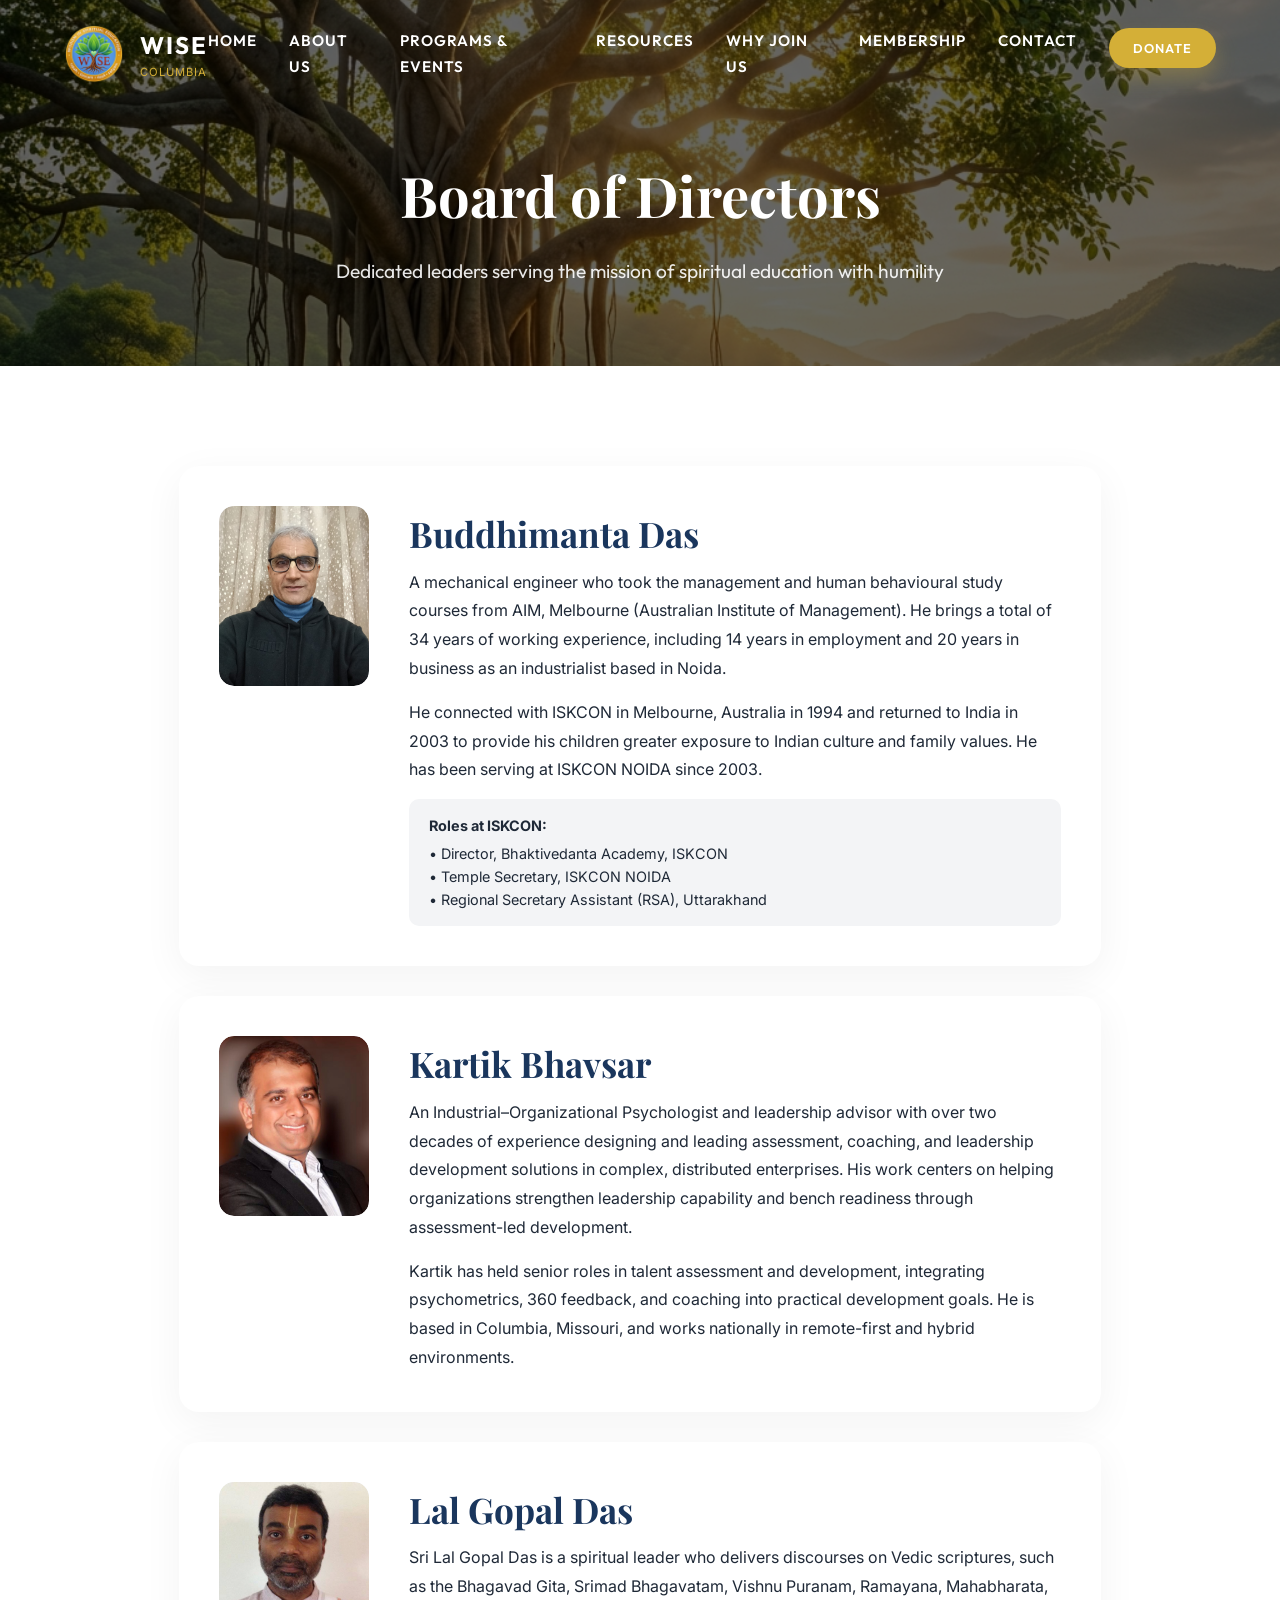
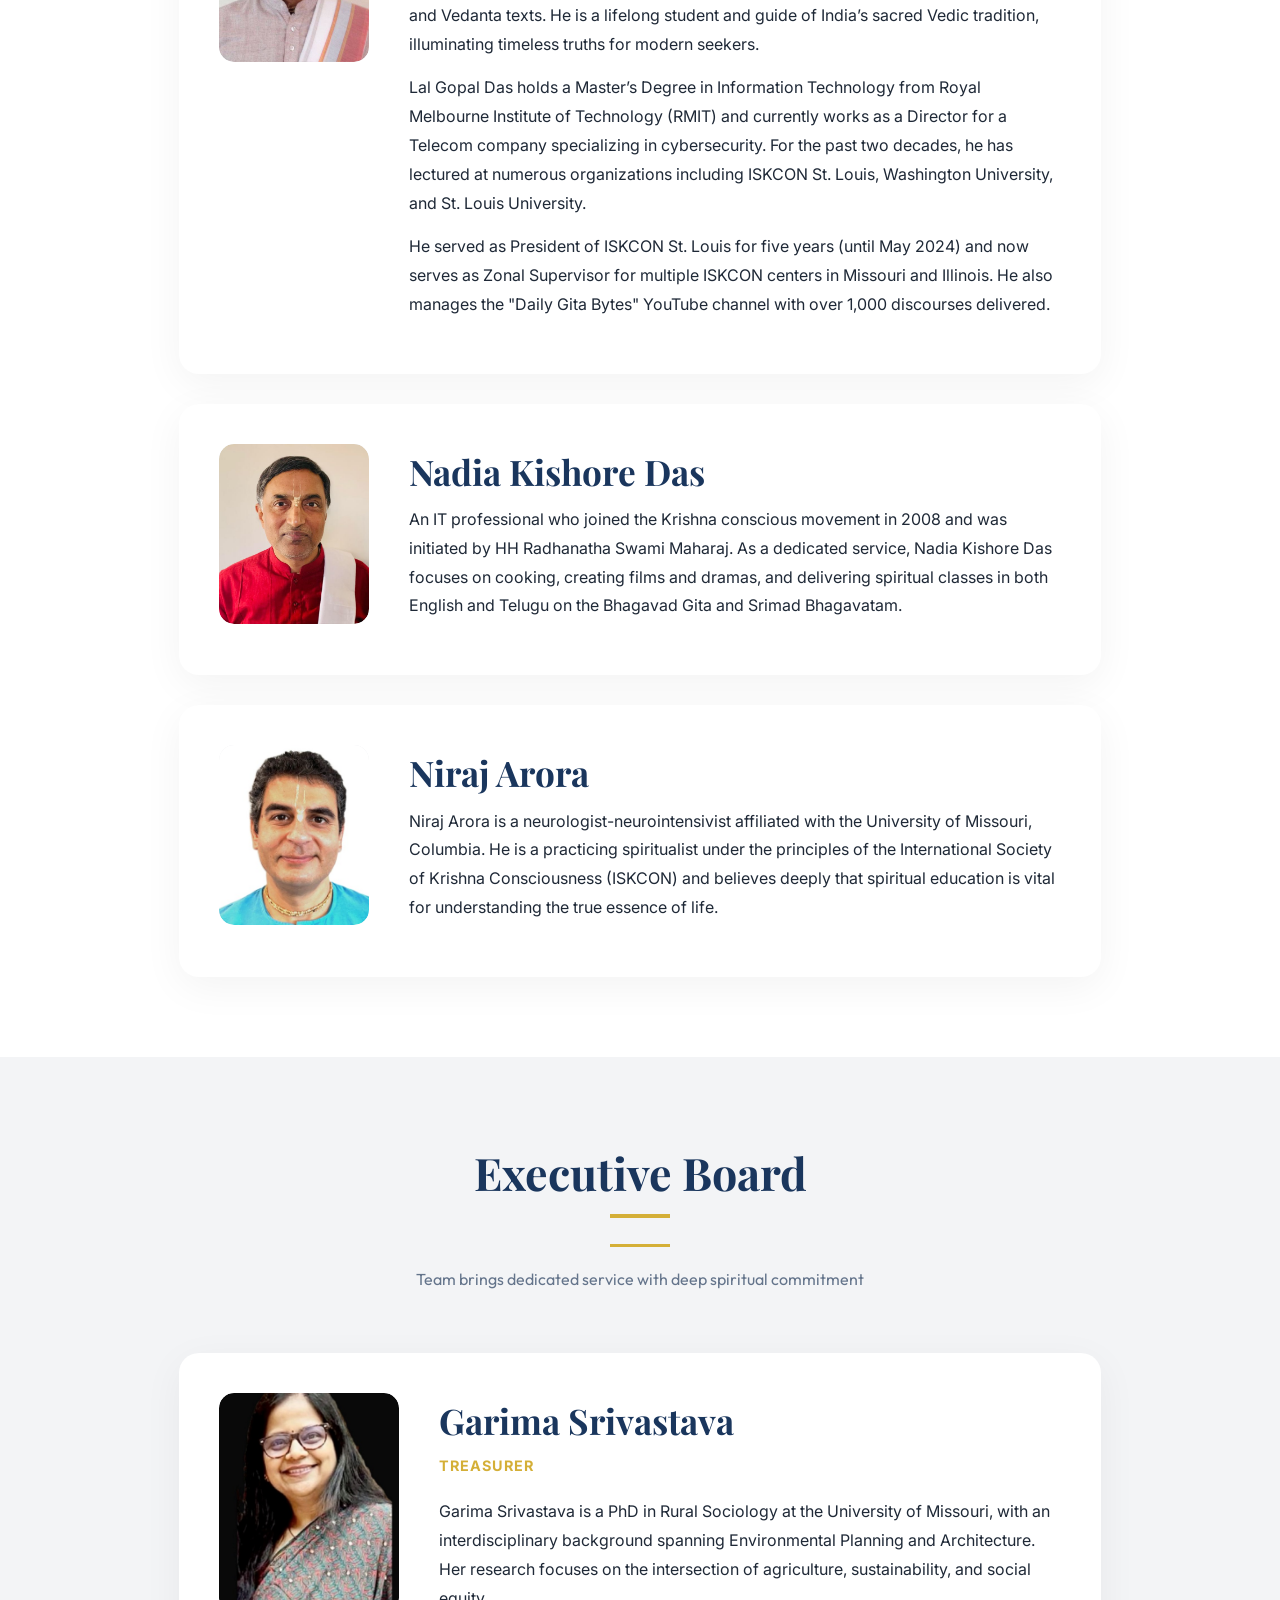
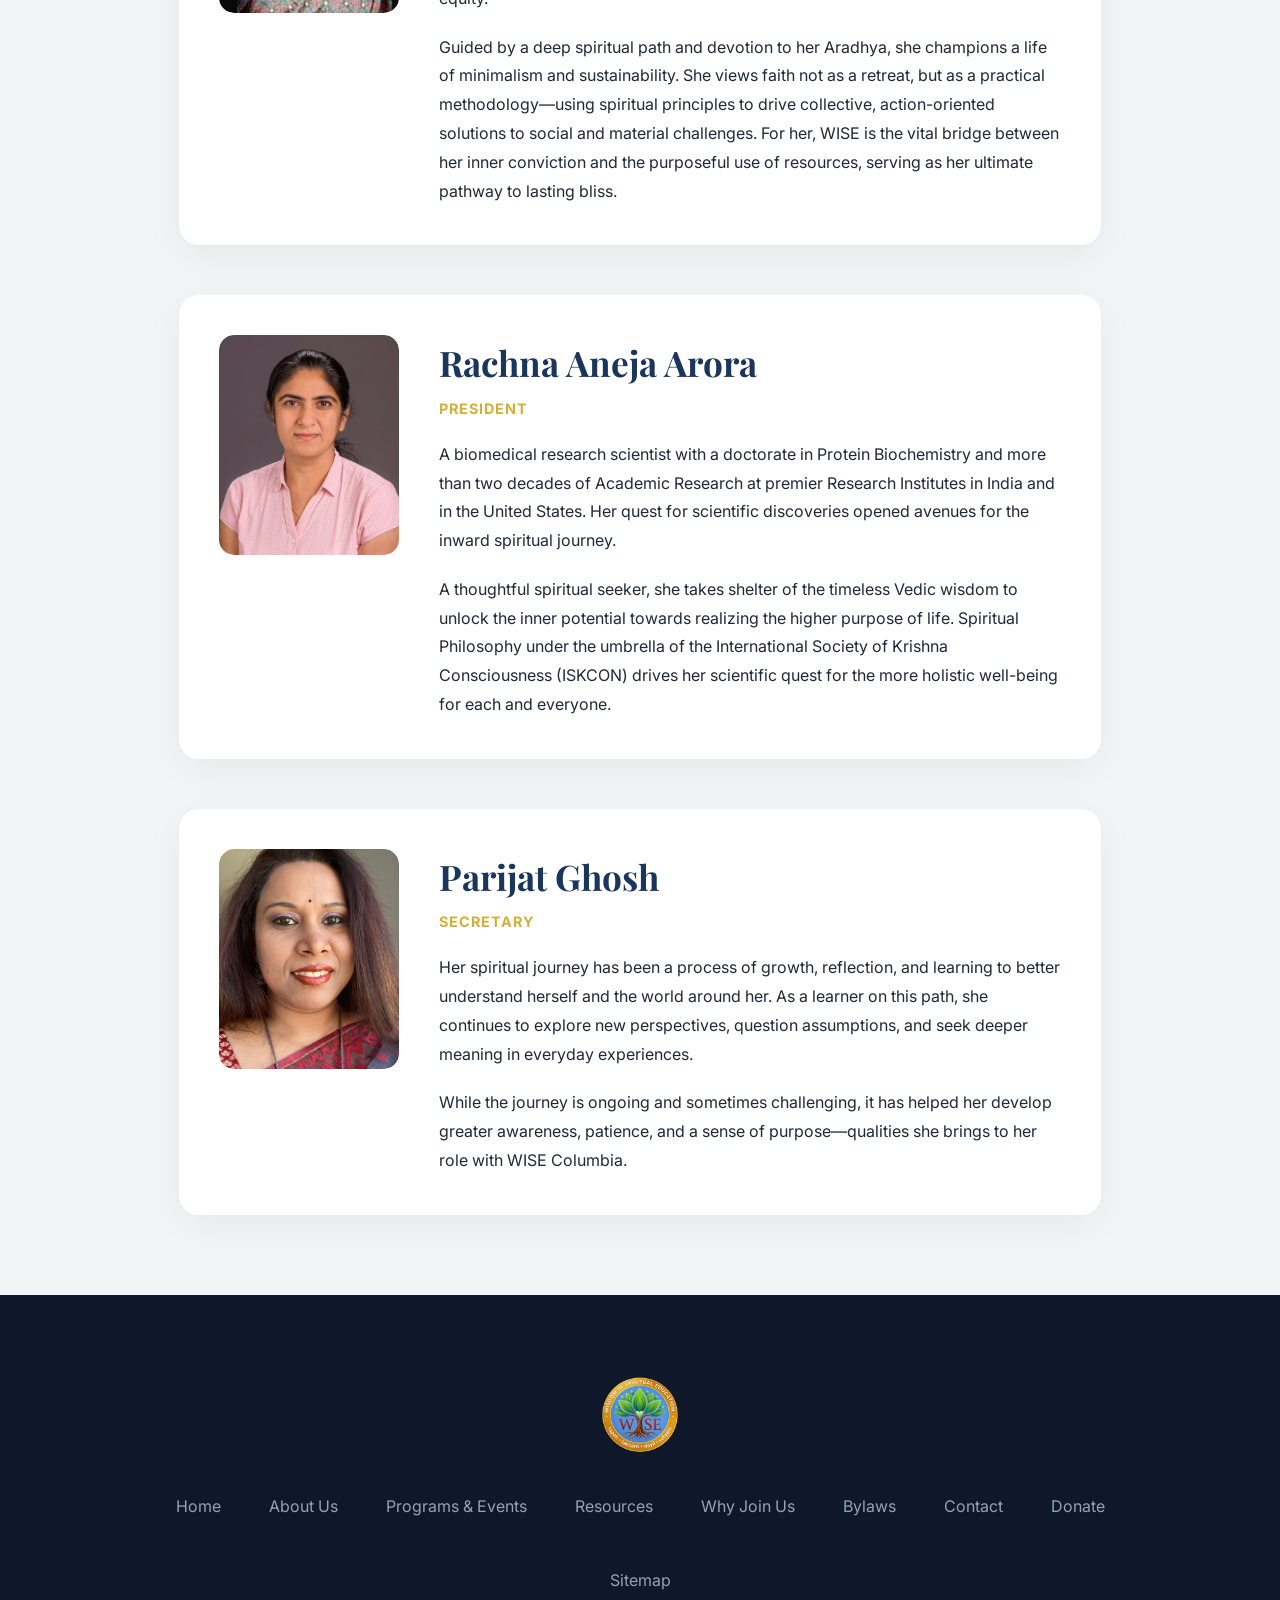
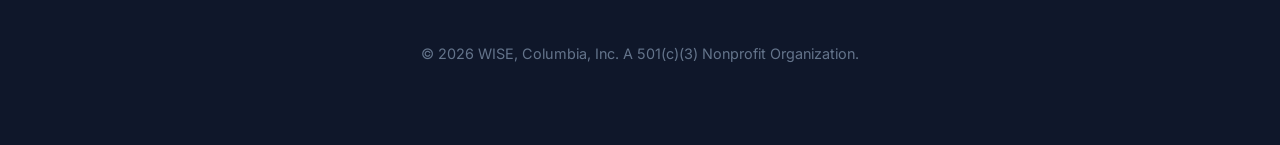
==== about-us.html @ 00b30525 "Add sitemap.xml and robots.txt, and update footer links with Sitemap" ====
<!DOCTYPE html>
<html lang="en">

<head>
    <meta charset="UTF-8">
    <meta name="viewport" content="width=device-width, initial-scale=1.0">
    <title>Board & Leadership | WISE</title>
    <meta name="description"
        content="Meet the Board of Directors and Executive Board of Wisdom in Spiritual Education (W.I.S.E.).">
    <link rel="stylesheet" href="assets/css/style.css">
    <link rel="icon" type="image/png" href="assets/images/logo.png">
    <link rel="stylesheet" href="https://cdnjs.cloudflare.com/ajax/libs/font-awesome/6.4.0/css/all.min.css" integrity="sha512-iecdLmaskl7CVkqkXNQ/ZH/XLlvWZOJyj7Yy7tcenmpD1ypASozpmT/E0iPtmFIB46ZmdtAc9eNBvH0H/ZpiBw==" crossorigin="anonymous" referrerpolicy="no-referrer">
    <style>
        .member-photo {
            width: 100%;
            height: 100%;
            object-fit: cover;
            border-radius: 15px;
        }

        .member-avatar {
            border-radius: 15px !important;
        }
    </style>
</head>

<body>

    <!-- Navigation -->
    <nav id="navbar" class="scrolled">
        <div class="logo-container">
            <a href="index.html" style="display: flex; align-items: center; text-decoration: none; gap: 1rem;">
                <img src="assets/images/logo.png" alt="WISE Logo">
                <div class="logo-text">
                    <span class="font-outfit logo-text-main">WISE</span>
                    <p class="logo-text-sub">Columbia</p>
                </div>
            </a>
        </div>
        <ul class="nav-links">
            <li><a href="index.html">Home</a></li>
            <li><a href="about-us.html" class="active">About Us</a></li>
            <li><a href="programs.html">Programs & Events</a></li>
            <li><a href="resources.html">Resources</a></li>
            <li><a href="join-us.html">Why Join Us</a></li>
            <li><a href="membership.html">Membership</a></li>
            <li><a href="contact.html">Contact</a></li>
            <li><a href="donate.html" class="btn-primary" style="padding: 0.6rem 1.5rem; font-size: 0.8rem;">Donate</a></li>
        </ul>
        <div class="mobile-toggle">
            <i class="fas fa-bars"></i>
        </div>
    </nav>
    <div class="mobile-overlay"></div>

    <!-- Header Section -->
    <section class="page-header"
        style="background: linear-gradient(rgba(0,0,0,0.6), rgba(0,0,0,0.6)), url('assets/images/hero.png'); background-size: cover; background-position: center; padding: 150px 10% 80px;">
        <div class="container" style="text-align: center; color: white;">
            <h1 class="font-heading" style="font-size: 3.5rem;">Board of Directors</h1>
            <p class="font-outfit" style="font-size: 1.2rem; opacity: 0.9; margin-top: 1rem;">Dedicated leaders
                serving the mission of spiritual education with humility</p>
        </div>
    </section>

    <!-- Board of Directors Section -->
    <section id="board" style="padding-bottom: 80px;">
        <div class="container">
            <div style="display: flex; flex-direction: column; gap: 30px;">
            <!-- Director 1: Buddhimanta Das -->
            <div class="reveal member-card-layout"
                style="background: white;  border-radius: 20px; box-shadow: 0 10px 40px rgba(0,0,0,0.05);">
                <div class="member-avatar"
                    style="width: 150px; height: 180px; flex-shrink: 0; background: var(--bg-muted); overflow: hidden;">
                    <img src="assets/images/members/Buddhimanta.jpeg" alt="Buddhimanta Das" class="member-photo">
                </div>
                <div style="flex: 1;">
                    <h3 class="font-heading" style="font-size: 2.2rem; color: var(--secondary); margin-bottom: 5px;">
                        Buddhimanta Das</h3>

                    <p style="line-height: 1.8; margin-bottom: 15px;">A mechanical engineer who took the management
                        and human behavioural study courses from AIM, Melbourne (Australian Institute of
                        Management). He brings a total of 34 years of working experience, including 14 years in
                        employment and 20 years in business as an industrialist based in Noida.</p>
                    <p style="line-height: 1.8; margin-bottom: 15px;">He connected with ISKCON in Melbourne,
                        Australia in 1994 and returned to India in 2003 to provide his children greater exposure to
                        Indian culture and family values. He has been serving at ISKCON NOIDA since 2003.</p>
                    <div
                        style="background: var(--bg-muted); padding: 15px 20px; border-radius: 10px; font-size: 0.9rem;">
                        <p><strong>Roles at ISKCON:</strong></p>
                        <ul style="list-style: none; margin-top: 5px;">
                            <li>• Director, Bhaktivedanta Academy, ISKCON</li>
                            <li>• Temple Secretary, ISKCON NOIDA</li>
                            <li>• Regional Secretary Assistant (RSA), Uttarakhand</li>
                        </ul>
                    </div>
                </div>
            </div>

            <!-- Director 2: Kartik Bhavsar -->
            <div class="reveal member-card-layout"
                style="background: white;  border-radius: 20px; box-shadow: 0 10px 40px rgba(0,0,0,0.05);">
                <div class="member-avatar"
                    style="width: 150px; height: 180px; flex-shrink: 0; background: var(--bg-muted); overflow: hidden;">
                    <img src="assets/images/members/Kartik.png" alt="Kartik Bhavsar" class="member-photo">
                </div>
                <div style="flex: 1;">
                    <h3 class="font-heading" style="font-size: 2.2rem; color: var(--secondary); margin-bottom: 5px;">
                        Kartik Bhavsar
                    </h3>

                    <p style="line-height: 1.8; margin-bottom: 15px;">An Industrial–Organizational Psychologist and
                        leadership advisor with over two decades of experience designing and leading assessment,
                        coaching, and leadership development solutions in complex, distributed enterprises. His work
                        centers on helping organizations strengthen leadership capability and bench readiness
                        through assessment-led development.</p>
                    <p style="line-height: 1.8;">Kartik has held senior roles in talent assessment and development,
                        integrating psychometrics, 360 feedback, and coaching into practical development goals. He
                        is based in Columbia, Missouri, and works nationally in remote-first and hybrid
                        environments.</p>
                </div>
            </div>

            <!-- Director 3: Lal Gopal Das -->
            <div class="reveal member-card-layout"
                style="background: white;  border-radius: 20px; box-shadow: 0 10px 40px rgba(0,0,0,0.05);">
                <div class="member-avatar"
                    style="width: 150px; height: 180px; flex-shrink: 0; background: var(--bg-muted); overflow: hidden;">
                    <img src="assets/images/members/Lal_Gopal.png" alt="Lal Gopal Das" class="member-photo">
                </div>
                <div style="flex: 1;">
                    <h3 class="font-heading" style="font-size: 2.2rem; color: var(--secondary); margin-bottom: 5px;">Lal
                        Gopal Das</h3>

                    <p style="line-height: 1.8; margin-bottom: 15px;">Sri Lal Gopal Das is a spiritual leader who
                        delivers discourses on Vedic scriptures, such as the Bhagavad Gita, Srimad Bhagavatam,
                        Vishnu Puranam, Ramayana, Mahabharata, and Vedanta texts. He is a lifelong student and guide
                        of India’s sacred Vedic tradition, illuminating timeless truths for modern seekers.</p>
                    <p style="line-height: 1.8; margin-bottom: 15px;">Lal Gopal Das holds a Master’s Degree in
                        Information Technology from Royal Melbourne Institute of Technology (RMIT) and currently
                        works as a Director for a Telecom company specializing in cybersecurity. For the past two
                        decades, he has lectured at numerous organizations including ISKCON St. Louis, Washington
                        University, and St. Louis University.</p>
                    <p style="line-height: 1.8; margin-bottom: 15px;">He served as President of ISKCON St. Louis for
                        five years (until May 2024) and now serves as Zonal Supervisor for multiple ISKCON centers
                        in Missouri and Illinois. He also manages the "Daily Gita Bytes" YouTube channel with over
                        1,000 discourses delivered.</p>
                </div>
            </div>

            <!-- Director 4: Nadia Kishore Das -->
            <div class="reveal member-card-layout"
                style="background: white;  border-radius: 20px; box-shadow: 0 10px 40px rgba(0,0,0,0.05);">
                <div class="member-avatar"
                    style="width: 150px; height: 180px; flex-shrink: 0; background: var(--bg-muted); overflow: hidden;">
                    <img src="assets/images/members/Nadia.png" alt="Nadia Kishore Das" class="member-photo">
                </div>
                <div style="flex: 1;">
                    <h3 class="font-heading" style="font-size: 2.2rem; color: var(--secondary); margin-bottom: 5px;">
                        Nadia Kishore Das
                    </h3>

                    <p style="line-height: 1.8; margin-bottom: 15px;">An IT professional who joined the Krishna
                        conscious movement in 2008 and was initiated by HH Radhanatha Swami Maharaj. As a dedicated
                        service, Nadia Kishore Das focuses on cooking, creating films and dramas, and delivering
                        spiritual classes in both English and Telugu on the Bhagavad Gita and Srimad Bhagavatam.</p>
                </div>
            </div>

            <!-- Director 5: Niraj Arora -->
            <div class="reveal member-card-layout"
                style="background: white;  border-radius: 20px; box-shadow: 0 10px 40px rgba(0,0,0,0.05);">
                <div class="member-avatar"
                    style="width: 150px; height: 180px; flex-shrink: 0; background: var(--bg-muted); overflow: hidden;">
                    <img src="assets/images/members/Niraj_Arora.jpg" alt="Niraj Arora" class="member-photo">
                </div>
                <div style="flex: 1;">
                    <h3 class="font-heading" style="font-size: 2.2rem; color: var(--secondary); margin-bottom: 5px;">
                        Niraj Arora</h3>

                    <p style="line-height: 1.8; margin-bottom: 15px;">Niraj Arora is a neurologist-neurointensivist
                        affiliated with the University of Missouri, Columbia. He is a practicing spiritualist under
                        the principles of the International Society of Krishna Consciousness (ISKCON) and believes
                        deeply that spiritual education is vital for understanding the true essence of life.</p>
                </div>
            </div>
        </div>
    </div>
</section>

    <!-- Executive Board Section -->
    <section id="executive-board" style="background: var(--bg-muted); padding-top: 80px; padding-bottom: 80px;">
        <div class="container">
            <div class="section-title reveal" style="text-align: center; margin-bottom: 20px;">
                <h2 class="font-heading" style="font-size: 2.8rem; color: var(--secondary);">Executive Board</h2>
                <div style="width: 60px; height: 3px; background: var(--primary); margin: 20px auto;"></div>
                <p class="font-outfit" style="max-width: 800px; margin: 0 auto; color: #64748B;">Team brings dedicated
                    service with deep spiritual commitment</p>
            </div>

            <div style="display: flex; flex-direction: column; gap: 50px; margin-top: 60px;">
                <!-- Executive 1: Garima Srivastava -->
                <div class="reveal member-card-layout"
                    style="background: white;  border-radius: 20px; box-shadow: 0 10px 40px rgba(0,0,0,0.05);">
                    <div class="member-avatar"
                        style="width: 180px; height: 220px; flex-shrink: 0; background: var(--bg-muted); overflow: hidden;">
                        <img src="assets/images/members/Garima.jpeg" alt="Garima Srivastava" class="member-photo">
                    </div>
                    <div style="flex: 1;">
                        <h3 class="font-heading"
                            style="font-size: 2.2rem; color: var(--secondary); margin-bottom: 5px;">Garima Srivastava
                        </h3>
                        <p style="color: var(--primary); font-weight: 700; text-transform: uppercase; letter-spacing: 1px; font-size: 0.9rem; margin-bottom: 20px;">
                            Treasurer</p>

                        <p style="line-height: 1.8; margin-bottom: 20px;">Garima Srivastava is a PhD in Rural Sociology
                            at the University of Missouri, with an interdisciplinary background spanning Environmental
                            Planning and Architecture. Her research focuses on the intersection of agriculture,
                            sustainability, and social equity.</p>
                        <p style="line-height: 1.8;">Guided by a deep spiritual path and devotion to her Aradhya, she
                            champions a life of minimalism and sustainability. She views faith not as a retreat, but as
                            a practical methodology—using spiritual principles to drive collective, action-oriented
                            solutions to social and material challenges. For her, WISE is the vital bridge between her
                            inner conviction and the purposeful use of resources, serving as her ultimate pathway to
                            lasting bliss.</p>
                    </div>
                </div>

                <!-- Executive 2: Rachna Aneja Arora -->
                <div class="reveal member-card-layout"
                    style="background: white;  border-radius: 20px; box-shadow: 0 10px 40px rgba(0,0,0,0.05);">
                    <div class="member-avatar"
                        style="width: 180px; height: 220px; flex-shrink: 0; background: var(--bg-muted); overflow: hidden;">
                        <img src="assets/images/members/Rachna.jpg" alt="Rachna Aneja Arora" class="member-photo">
                    </div>
                    <div style="flex: 1;">
                        <h3 class="font-heading"
                            style="font-size: 2.2rem; color: var(--secondary); margin-bottom: 5px;">Rachna Aneja Arora</h3>
                        <p style="color: var(--primary); font-weight: 700; text-transform: uppercase; letter-spacing: 1px; font-size: 0.9rem; margin-bottom: 20px;">
                            President</p>

                        <p style="line-height: 1.8; margin-bottom: 20px;">A biomedical research scientist with a
                            doctorate in Protein Biochemistry and more than two decades of Academic Research at premier
                            Research Institutes in India and in the United States. Her quest for scientific discoveries
                            opened avenues for the inward spiritual journey.</p>
                        <p style="line-height: 1.8;">A thoughtful spiritual seeker, she takes shelter of the timeless
                            Vedic wisdom to unlock the inner potential towards realizing the higher purpose of life.
                            Spiritual Philosophy under the umbrella of the International Society of Krishna
                            Consciousness (ISKCON) drives her scientific quest for the more holistic well-being for each
                            and everyone.</p>
                    </div>
                </div>

                <!-- Executive 3: Parijat Ghosh -->
                <div class="reveal member-card-layout"
                    style="background: white;  border-radius: 20px; box-shadow: 0 10px 40px rgba(0,0,0,0.05);">
                    <div class="member-avatar"
                        style="width: 180px; height: 220px; flex-shrink: 0; background: var(--bg-muted); overflow: hidden;">
                        <img src="assets/images/members/Parijat_Ghosh.jpg" alt="Parijat Ghosh" class="member-photo">
                    </div>
                    <div style="flex: 1;">
                        <h3 class="font-heading"
                            style="font-size: 2.2rem; color: var(--secondary); margin-bottom: 5px;">Parijat Ghosh</h3>
                        <p style="color: var(--primary); font-weight: 700; text-transform: uppercase; letter-spacing: 1px; font-size: 0.9rem; margin-bottom: 20px;">
                            Secretary</p>

                        <p style="line-height: 1.8; margin-bottom: 20px;">Her spiritual journey has been a process of
                            growth, reflection, and learning to better understand herself and the world around her. As a
                            learner on this path, she continues to explore new perspectives, question assumptions, and
                            seek deeper meaning in everyday experiences.</p>
                        <p style="line-height: 1.8;">While the journey is ongoing and sometimes challenging, it has
                            helped her develop greater awareness, patience, and a sense of purpose—qualities she brings
                            to her role with WISE Columbia.</p>
                    </div>
                </div>
            </div>
    </section>

    <footer>
        <div class="footer-logo">
            <img src="assets/images/logo.png" alt="WISE Logo">
        </div>
        <div class="footer-links">
            <a href="index.html">Home</a>
            <a href="about-us.html">About Us</a>
            <a href="programs.html">Programs & Events</a>
            <a href="resources.html">Resources</a>
            <a href="join-us.html">Why Join Us</a>
            <a href="bylaws.html">Bylaws</a>
            <a href="contact.html">Contact</a>
            <a href="donate.html">Donate</a>
            <a href="sitemap.xml">Sitemap</a>
        </div>
        <p style="color: #64748B; font-size: 0.9rem; margin-top: 2rem;">&copy; 2026 WISE, Columbia, Inc. A 501(c)(3)
            Nonprofit Organization.</p>
    </footer>

    <script src="assets/js/script.js"></script>
</body>
---- assets/css/style.css ----
@import url('https://fonts.googleapis.com/css2?family=Inter:wght@300;400;600&family=Playfair+Display:wght@400;700&family=Outfit:wght@300;400;600;700&display=swap');

:root {
    --primary: #D4AF37;
    /* Gold */
    --primary-dark: #B8962E;
    --secondary: #1A365D;
    /* Deep Blue */
    --accent: #2D5A27;
    /* Forest Green */
    --text-dark: #1F2937;
    --text-light: #F9FAFB;
    --bg-light: #FFFFFF;
    --bg-muted: #F3F4F6;
    --glass: rgba(255, 255, 255, 0.8);
    --transition: all 0.4s cubic-bezier(0.16, 1, 0.3, 1);
}

* {
    margin: 0;
    padding: 0;
    box-sizing: border-box;
}

html {
    scroll-behavior: smooth;
    scroll-padding-top: 100px;
}

body {
    font-family: 'Inter', sans-serif;
    color: var(--text-dark);
    line-height: 1.6;
    overflow-x: hidden;
}

h1,
h2,
h3,
.font-heading {
    font-family: 'Playfair Display', serif;
}

.font-outfit {
    font-family: 'Outfit', sans-serif;
}

/* Navbar */
nav {
    position: fixed;
    top: 0;
    width: 100%;
    padding: 1.5rem 5%;
    display: flex;
    justify-content: space-between;
    align-items: center;
    z-index: 1000;
    transition: var(--transition);
}

nav.scrolled {
    background: var(--glass);
    backdrop-filter: blur(10px);
    padding: 1rem 5%;
    box-shadow: 0 4px 30px rgba(0, 0, 0, 0.1);
}

.logo-container {
    display: flex;
    align-items: center;
    gap: 1rem;
}

.logo-container img {
    height: 60px;
    transition: var(--transition);
}

nav.scrolled .logo-container img {
    height: 50px;
}

.nav-links {
    display: flex;
    gap: 2rem;
    list-style: none;
}

.nav-links a {
    text-decoration: none;
    color: white;
    font-weight: 600;
    font-family: 'Outfit', sans-serif;
    font-size: 0.95rem;
    text-transform: uppercase;
    letter-spacing: 1px;
    transition: var(--transition);
    position: relative;
}

nav.scrolled .nav-links a {
    color: var(--secondary);
}

.logo-text-main {
    font-weight: 700;
    font-size: 1.5rem;
    color: white;
    letter-spacing: 2px;
    transition: var(--transition);
}

nav.scrolled .logo-text-main {
    color: var(--secondary);
}

.logo-text-sub {
    font-size: 0.7rem;
    color: var(--primary);
    text-transform: uppercase;
    letter-spacing: 1px;
}

.nav-links a::after {
    content: '';
    position: absolute;
    bottom: -5px;
    left: 0;
    width: 0;
    height: 2px;
    background: var(--primary);
    transition: var(--transition);
}

.nav-links a:hover::after {
    width: 100%;
}

.mobile-toggle {
    display: none;
    cursor: pointer;
    font-size: 1.5rem;
    color: var(--secondary);
}

/* Hero Section */
.hero {
    height: 100vh;
    background: linear-gradient(to bottom, rgba(0, 0, 0, 0.8) 0%, rgba(0, 0, 0, 0.3) 30%, rgba(0, 0, 0, 0.3) 100%), url('../images/hero.png');
    background-size: cover;
    background-position: center;
    display: flex;
    align-items: center;
    justify-content: center;
    text-align: center;
    color: var(--text-light);
    padding: 0 5%;
}

.hero-content {
    max-width: 900px;
}

.hero h1 {
    font-size: 4.5rem;
    margin-bottom: 1.5rem;
    animation: fadeInUp 1s ease-out;
}

.hero p {
    font-size: 1.5rem;
    font-family: 'Outfit', sans-serif;
    margin-bottom: 2.5rem;
    opacity: 0.9;
    animation: fadeInUp 1s ease-out 0.2s backwards;
}

.btn-primary {
    padding: 1rem 2.5rem;
    background: var(--primary);
    color: white;
    text-decoration: none;
    border-radius: 50px;
    font-weight: 700;
    text-transform: uppercase;
    letter-spacing: 1px;
    transition: var(--transition);
    display: inline-block;
    box-shadow: 0 10px 20px rgba(212, 175, 55, 0.3);
}

.btn-primary:hover {
    transform: translateY(-5px);
    box-shadow: 0 15px 30px rgba(212, 175, 55, 0.4);
    background: var(--primary-dark);
}

/* Sections */
section {
    padding: 100px 10%;
}

.section-title {
    text-align: center;
    margin-bottom: 60px;
}

.section-title h2 {
    font-size: 3rem;
    color: var(--secondary);
    margin-bottom: 1rem;
    position: relative;
    display: inline-block;
}

.section-title h2::after {
    content: '';
    position: absolute;
    bottom: -10px;
    left: 50%;
    transform: translateX(-50%);
    width: 60px;
    height: 4px;
    background: var(--primary);
}

/* Vision Grid */
.vision-grid {
    display: grid;
    grid-template-columns: repeat(auto-fit, minmax(300px, 1fr));
    gap: 30px;
}

.card {
    background: var(--bg-muted);
    padding: 40px;
    border-radius: 20px;
    transition: var(--transition);
    border: 1px solid transparent;
}

.card:hover {
    background: white;
    transform: translateY(-10px);
    box-shadow: 0 20px 40px rgba(0, 0, 0, 0.05);
    border: 1px solid var(--primary);
}

.card h3 {
    font-size: 2rem;
    color: var(--secondary);
    margin-bottom: 1.5rem;
}

/* Pillars */
.pillars {
    background: var(--secondary);
    color: white;
    text-align: center;
}

.pillars-grid {
    display: grid;
    grid-template-columns: repeat(auto-fit, minmax(200px, 1fr));
    gap: 40px;
    margin-top: 50px;
}

.pillar-item i {
    font-size: 3rem;
    color: var(--primary);
    margin-bottom: 1rem;
}

.pillar-item h4 {
    font-size: 1.5rem;
    margin-bottom: 0.5rem;
}

.container {
    width: 100%;
    max-width: 1200px;
    margin: 0 auto;
    padding: 0 5%;
}

.page-header {
    background: linear-gradient(rgba(0, 0, 0, 0.6), rgba(0, 0, 0, 0.6)), url('../images/hero.png');
    background-size: cover;
    background-position: center;
    padding: 180px 10% 100px;
    text-align: center;
    color: white;
}

.page-header h1 {
    font-size: 4rem;
    margin-bottom: 1rem;
}

.page-header p {
    font-size: 1.2rem;
    opacity: 0.9;
    font-family: 'Outfit', sans-serif;
}

/* Programs */
.program-list {
    display: flex;
    flex-direction: column;
    gap: 50px;
}

.program-item {
    display: flex;
    align-items: center;
    gap: 50px;
}

.program-item:nth-child(even) {
    flex-direction: row-reverse;
}

.program-image {
    flex: 1;
    height: 400px;
    background-size: cover;
    background-position: center;
    border-radius: 20px;
}

.program-content {
    flex: 1;
}

/* Board of Directors */
.board-grid {
    display: grid;
    grid-template-columns: repeat(auto-fit, minmax(280px, 1fr));
    gap: 30px;
    margin-top: 40px;
}

.board-card {
    background: white;
    padding: 30px;
    border-radius: 20px;
    display: flex;
    align-items: center;
    gap: 20px;
    transition: var(--transition);
    border: 1px solid rgba(0, 0, 0, 0.05);
}

.board-card:hover {
    transform: translateY(-10px);
    box-shadow: 0 20px 40px rgba(0, 0, 0, 0.1);
    border-color: var(--primary);
}

.member-avatar {
    width: 70px;
    height: 70px;
    background: var(--secondary);
    color: var(--primary);
    border-radius: 50%;
    display: flex;
    align-items: center;
    justify-content: center;
    font-size: 2rem;
    font-weight: 700;
    font-family: 'Outfit', sans-serif;
    flex-shrink: 0;
}

.member-info h3 {
    font-size: 1.3rem;
    color: var(--secondary);
    margin-bottom: 0.2rem;
    font-family: 'Outfit', sans-serif;
}

.member-info p {
    font-size: 0.9rem;
    color: #64748B;
    margin-bottom: 0.8rem;
}

.view-bio {
    color: var(--primary);
    text-decoration: none;
    font-size: 0.85rem;
    font-weight: 600;
    text-transform: uppercase;
    letter-spacing: 1px;
    display: flex;
    align-items: center;
    gap: 8px;
    transition: var(--transition);
}

.view-bio i {
    font-size: 0.7rem;
    transition: var(--transition);
}

.board-card:hover .view-bio i {
    transform: translateX(5px);
}

/* Footer */
footer {
    background: #0F172A;
    color: white;
    padding: 80px 10%;
    text-align: center;
}

.footer-logo img {
    height: 80px;
    margin-bottom: 2rem;
}

.footer-links {
    display: flex;
    justify-content: center;
    gap: 3rem;
    margin-bottom: 3rem;
    flex-wrap: wrap;
}

.footer-links a {
    color: #94A3B8;
    text-decoration: none;
    transition: var(--transition);
}

.footer-links a:hover {
    color: var(--primary);
}

/* Animations */
@keyframes fadeInUp {
    from {
        opacity: 0;
        transform: translateY(30px);
    }

    to {
        opacity: 1;
        transform: translateY(0);
    }
}

.reveal {
    opacity: 0;
    transform: translateY(30px);
    transition: 1s all ease;
}

.reveal.active {
    opacity: 1;
    transform: translateY(0);
}

/* ============================================
   MOBILE NAVIGATION SYSTEM
   ============================================ */

/* Overlay behind mobile menu */
.mobile-overlay {
    display: none;
    position: fixed;
    top: 0;
    left: 0;
    width: 100%;
    height: 100%;
    background: rgba(0, 0, 0, 0.5);
    z-index: 999;
    opacity: 0;
    transition: opacity 0.3s ease;
}

.mobile-overlay.active {
    display: block;
    opacity: 1;
}

/* Mobile nav-links (slide-in from right) */
@media (max-width: 1024px) {
    .nav-links {
        display: flex !important;
        flex-direction: column;
        position: fixed;
        top: 0;
        right: -100%;
        width: 300px;
        max-width: 85vw;
        height: 100vh;
        background: white;
        padding: 100px 30px 40px;
        gap: 0;
        box-shadow: -5px 0 30px rgba(0, 0, 0, 0.15);
        z-index: 1001;
        transition: right 0.4s cubic-bezier(0.16, 1, 0.3, 1);
        overflow-y: auto;
    }

    .nav-links.open {
        right: 0;
    }

    .nav-links li {
        border-bottom: 1px solid var(--bg-muted);
    }

    .nav-links li:last-child {
        border-bottom: none;
        margin-top: 15px;
    }

    .nav-links a {
        color: var(--secondary) !important;
        display: block;
        padding: 15px 0;
        font-size: 1rem;
    }

    .nav-links a.btn-primary {
        color: white !important;
        text-align: center;
        padding: 12px 20px !important;
        margin-top: 10px;
    }

    .mobile-toggle {
        display: block;
        z-index: 1002;
        font-size: 1.5rem;
        cursor: pointer;
        color: var(--secondary);
        transition: var(--transition);
    }

    nav:not(.scrolled) .mobile-toggle {
        color: white;
    }

    /* Hamburger → X animation */
    .mobile-toggle.active .fa-bars::before {
        content: '\f00d';
        /* Font Awesome X icon */
    }
}

/* Body scroll lock when menu is open */
body.menu-open {
    overflow: hidden;
}

/* ============================================
   UTILITY CLASSES FOR INLINE-STYLED LAYOUTS
   ============================================ */

/* Two-column grids used on membership & contact pages */
.two-col-grid {
    display: grid;
    grid-template-columns: 1fr 1fr;
    gap: 50px;
}

/* Board/Executive member card layout */
.member-card-layout {
    display: flex;
    gap: 40px;
    align-items: flex-start;
    flex-wrap: wrap;
    padding: 40px;
}

/* Event card layout */
.event-card-layout {
    display: flex;
    overflow: hidden;
    align-items: stretch;
    flex-wrap: wrap;
}

/* Scripture cards grid */
.scripture-grid {
    display: grid;
    grid-template-columns: repeat(auto-fit, minmax(400px, 1fr));
    gap: 30px;
    text-align: left;
}

/* Hero buttons wrapper */
.hero-btns {
    display: flex;
    align-items: center;
    justify-content: center;
    gap: 20px;
    flex-wrap: wrap;
}

/* ============================================
   RESPONSIVE BREAKPOINTS
   ============================================ */

/* --- TABLET: 1024px --- */
@media (max-width: 1024px) {
    .hero h1 {
        font-size: 3.5rem;
    }

    section {
        padding: 80px 7%;
    }

    .page-header {
        padding: 150px 7% 80px !important;
    }

    .page-header h1,
    .page-header h1[style] {
        font-size: 3rem !important;
    }

    .section-title h2 {
        font-size: 2.5rem;
    }

    .board-grid {
        grid-template-columns: repeat(auto-fit, minmax(250px, 1fr));
    }
}

/* --- MOBILE: 768px --- */
@media (max-width: 768px) {

    /* --- Hero --- */
    .hero {
        height: auto;
        min-height: 100vh;
        padding: 120px 5% 60px;
    }

    .hero h1 {
        font-size: 2.2rem;
        margin-bottom: 1rem;
    }

    .hero p {
        font-size: 1.05rem;
        margin-bottom: 2rem;
    }

    .hero-btns {
        flex-direction: column;
        gap: 15px;
    }

    .hero-btns .btn-primary {
        margin-left: 0 !important;
        width: 100%;
        text-align: center;
        max-width: 300px;
    }

    /* --- Sections --- */
    section {
        padding: 60px 5%;
    }

    .section-title {
        margin-bottom: 40px;
    }

    .section-title h2 {
        font-size: 2rem;
    }

    /* --- Grids --- */
    .two-col-grid {
        grid-template-columns: 1fr !important;
        gap: 30px !important;
    }

    .two-col-grid > div {
        width: 100% !important;
    }

    /* --- Page Headers --- */
    .page-header {
        padding: 120px 5% 60px !important;
    }

    .page-header h1,
    .page-header h1[style] {
        font-size: 2.2rem !important;
    }

    .page-header p {
        font-size: 1rem;
    }

    /* --- Cards --- */
    .card {
        padding: 25px;
    }

    .card h3 {
        font-size: 1.5rem;
    }

    /* --- Vision Grid --- */
    .vision-grid {
        grid-template-columns: 1fr;
        gap: 20px;
    }

    /* --- Programs --- */
    .program-item,
    .program-item:nth-child(even) {
        flex-direction: column;
        gap: 25px;
    }

    .program-image {
        flex: none;
        width: 100%;
        height: 250px;
    }

    .program-content h2,
    .program-content h2[style] {
        font-size: 1.8rem !important;
        margin-bottom: 15px !important;
    }

    /* --- Board / Member Cards --- */
    .member-card-layout {
        flex-direction: column !important;
        align-items: center !important;
        gap: 20px !important;
        padding: 25px 15px !important;
        text-align: center;
        width: 100% !important;
        overflow: hidden;
    }

    .member-card-layout .member-avatar {
        width: 120px !important;
        height: 140px !important;
        font-size: 3rem !important;
        margin: 0 auto;
    }

    .member-card-layout>div:last-child {
        min-width: unset !important;
        width: 100%;
    }

    .member-card-layout h3,
    .member-card-layout h3[style] {
        font-size: 1.6rem !important;
    }

    .member-card-layout .member-avatar img {
        width: 100%;
        height: 100%;
        object-fit: cover;
    }

    /* --- Board Grid (compact) --- */
    .board-grid {
        grid-template-columns: 1fr;
    }

    .board-card {
        flex-direction: column;
        text-align: center;
        padding: 25px;
    }

    /* --- Event Cards --- */
    .event-card-layout {
        flex-direction: column !important;
        border-radius: 20px;
        overflow: hidden;
    }

    .event-card-layout>div:first-child {
        min-width: unset !important;
        padding: 25px !important;
        flex-direction: row !important;
        gap: 10px;
    }

    .event-card-layout>div:last-child {
        min-width: unset !important;
        padding: 25px !important;
    }

    .event-card-layout h3,
    .event-card-layout h3[style] {
        font-size: 1.6rem !important;
    }

    /* --- Past Events Section --- */
    #past-events .reveal>div {
        padding: 25px !important;
    }

    #past-events h3[style] {
        font-size: 1.6rem !important;
    }

    /* --- Scripture Cards --- */
    .scripture-grid {
        grid-template-columns: 1fr !important;
    }
}

/* --- SMALL PHONES: 480px --- */
@media (max-width: 480px) {

    /* --- Hero --- */
    .hero {
        padding: 100px 4% 50px;
    }

    .hero h1 {
        font-size: 1.8rem;
        line-height: 1.3;
    }

    .hero p {
        font-size: 0.95rem;
    }

    /* --- Sections --- */
    section {
        padding: 50px 4%;
    }

    .section-title h2 {
        font-size: 1.6rem;
    }

    /* --- Page Headers --- */
    .page-header {
        padding: 100px 4% 50px !important;
    }

    .page-header h1,
    .page-header h1[style] {
        font-size: 1.8rem !important;
    }

    .page-header p {
        font-size: 0.9rem;
    }

    /* --- Cards --- */
    .card {
        padding: 20px;
    }

    .card h3 {
        font-size: 1.3rem;
        margin-bottom: 1rem;
    }

    /* --- Programs --- */
    .program-image {
        height: 250px;
    }

    .program-content h2,
    .program-content h2[style] {
        font-size: 1.5rem !important;
    }

    /* --- Board Members --- */
    .member-card-layout {
        padding: 20px !important;
    }

    .member-card-layout .member-avatar {
        width: 140px !important;
        height: 160px !important;
        margin-bottom: 10px;
    }

    .member-card-layout {
        padding: 20px 15px !important;
    }

    .member-card-layout h3 {
        font-size: 1.5rem !important;
    }

    .member-card-layout p {
        font-size: 0.95rem !important;
    }

    .member-card-layout h3,
    .member-card-layout h3[style] {
        font-size: 1.4rem !important;
    }

    /* --- Events --- */
    .event-card-layout>div:first-child {
        padding: 20px !important;
    }

    .event-card-layout>div:first-child span:first-child {
        font-size: 2rem !important;
    }

    .event-card-layout>div:last-child {
        padding: 20px !important;
    }

    .event-card-layout h3,
    .event-card-layout h3[style] {
        font-size: 1.3rem !important;
    }

    /* --- Past Events --- */
    #past-events .reveal>div {
        padding: 20px !important;
    }

    #past-events h3[style] {
        font-size: 1.3rem !important;
    }

    /* --- Four Pillars --- */
    .pillars-grid {
        grid-template-columns: 1fr !important;
    }

    /* --- Bylaws --- */
    .bylaws-content {
        padding: 20px !important;
    }

    .bylaws-content h2 {
        font-size: 1.3rem;
    }

    .bylaws-content h1 {
        font-size: 1.6rem !important;
    }

    .bylaws-content .article-title {
        font-size: 0.9rem;
    }

    /* --- Footer --- */
    footer {
        padding: 40px 4%;
    }

    .footer-logo img {
        height: 50px;
    }

    .footer-links {
        flex-direction: column;
        gap: 1rem;
        align-items: center;
    }

    /* --- About Page Headings --- */
    #mission-vision h2[style] {
        font-size: 1.6rem !important;
    }

    /* --- Nav --- */
    nav {
        padding: 0.8rem 4%;
    }

    nav .logo-container img {
        height: 40px;
    }

    .logo-text-main {
        font-size: 1rem;
    }

    .logo-text-sub {
        font-size: 0.6rem;
    }

    /* --- Sponsor/Info Boxes --- */
    .two-col-grid>div[style*="padding: 50px"],
    #contact form[style*="padding: 40px"],
    #why-join-us div[style*="padding: 60px"] {
        padding: 25px 20px !important;
    }

    #why-join-us h2, #why-join-us p {
        text-align: left !important;
    }

    /* --- Buttons --- */
    .btn-primary {
        padding: 0.75rem 1.5rem;
        font-size: 0.8rem;
    }
}
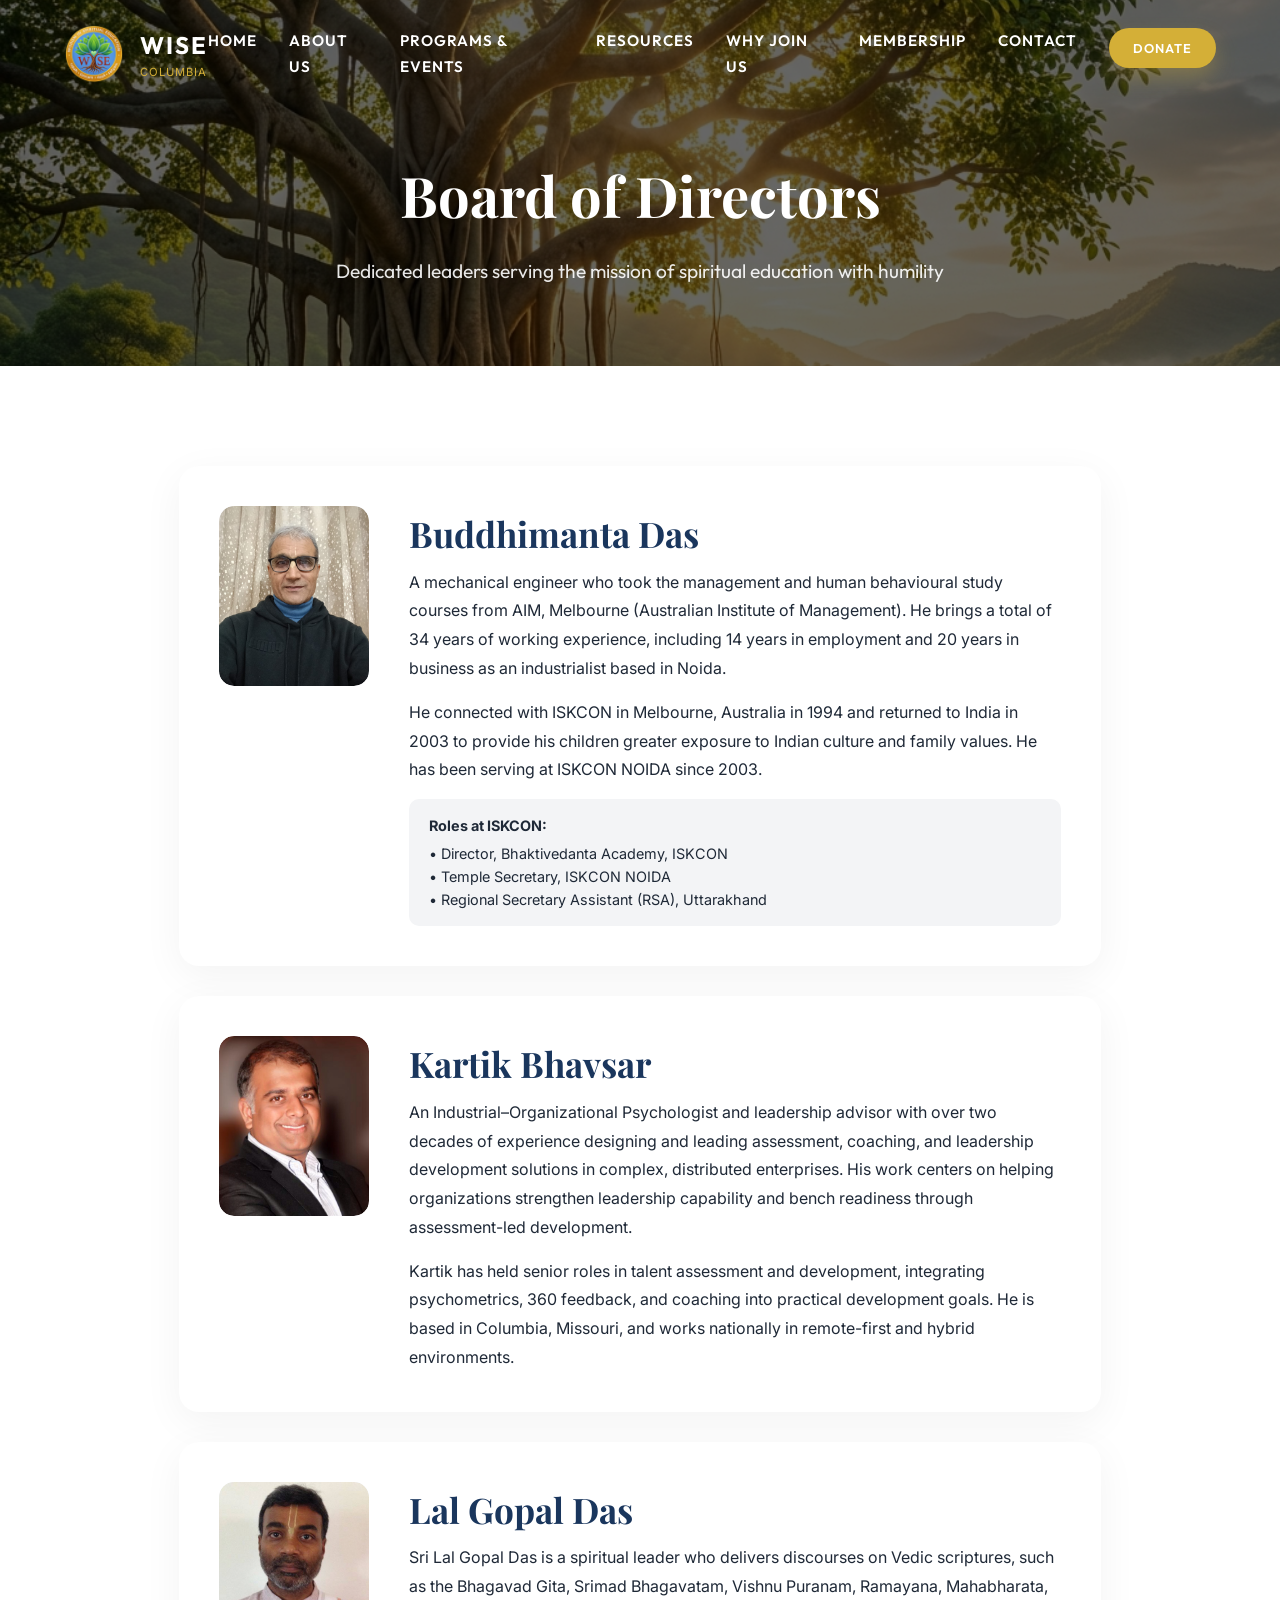
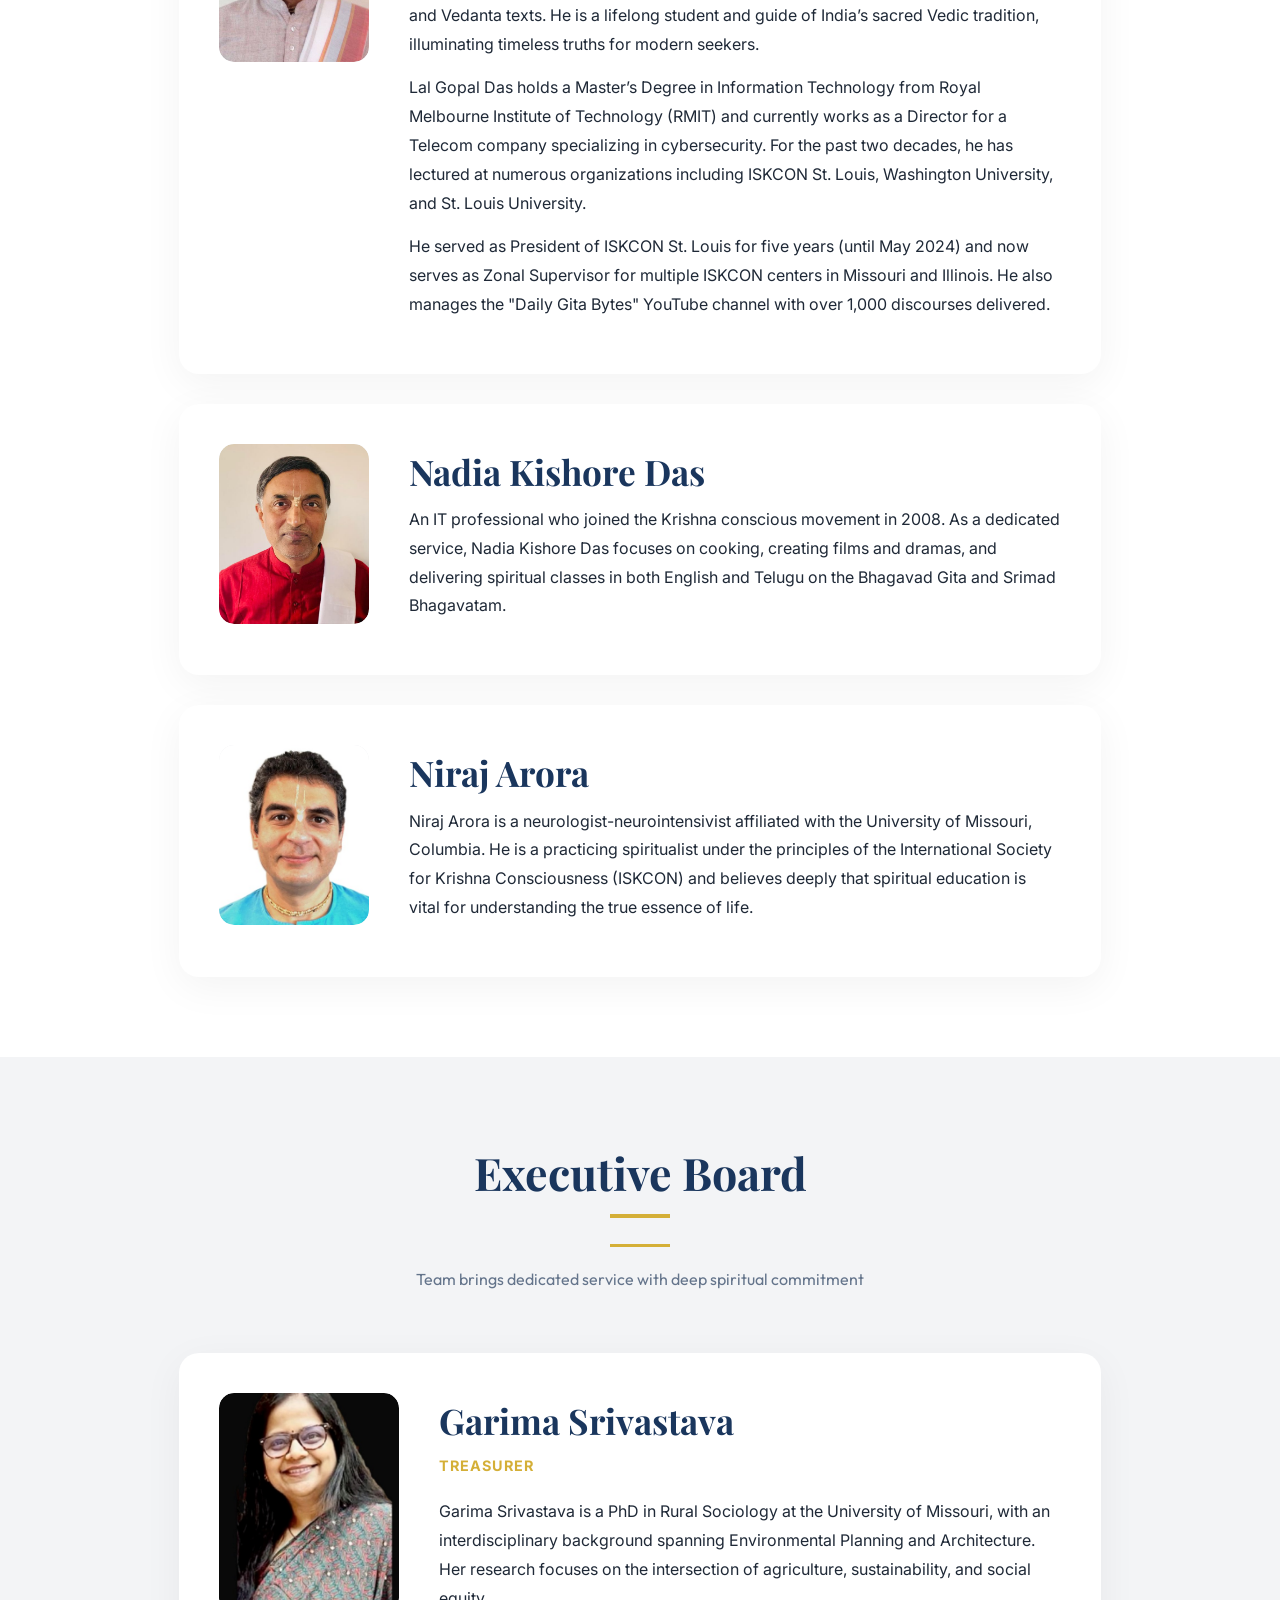
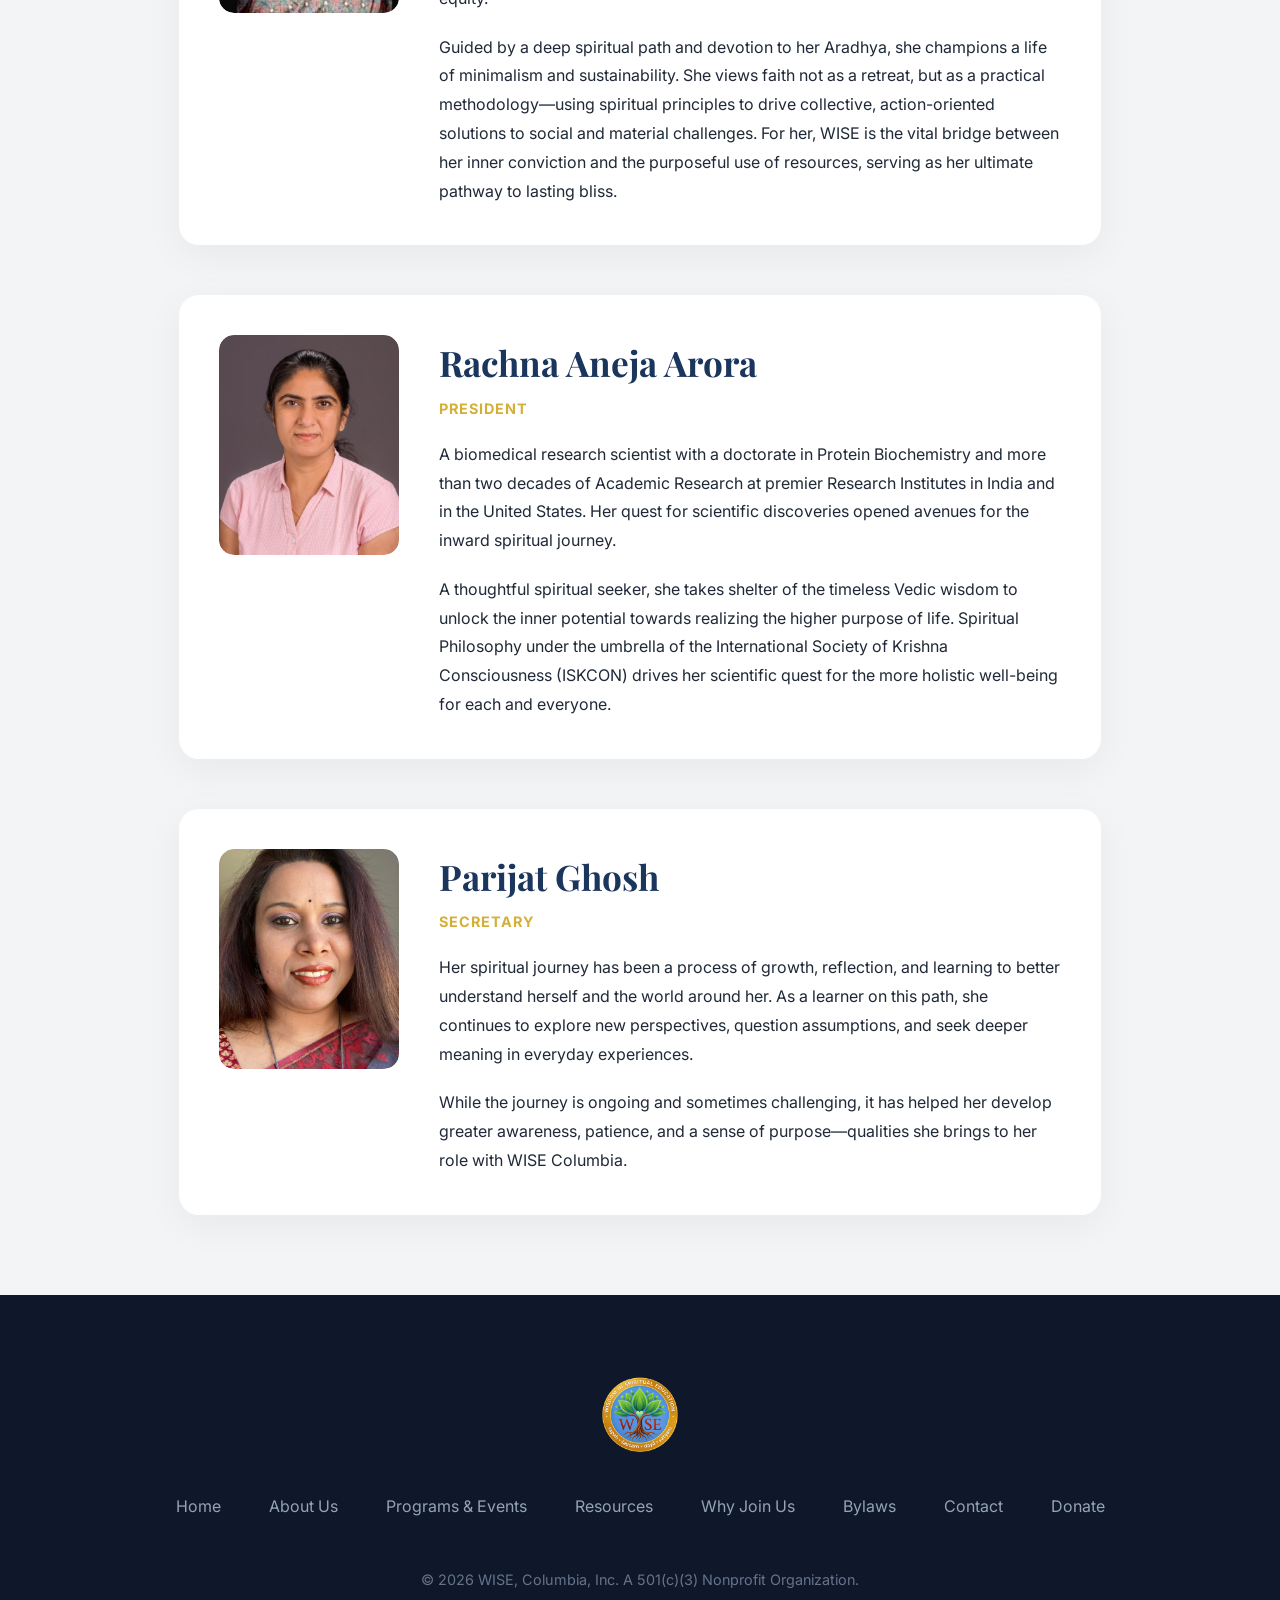
==== commit 778359d6: "Finalize Bhakti Vriksha updates and about-us refinements" ====
--- a/about-us.html
+++ b/about-us.html
@@ -9,7 +9,9 @@
         content="Meet the Board of Directors and Executive Board of Wisdom in Spiritual Education (W.I.S.E.).">
     <link rel="stylesheet" href="assets/css/style.css">
     <link rel="icon" type="image/png" href="assets/images/logo.png">
-    <link rel="stylesheet" href="https://cdnjs.cloudflare.com/ajax/libs/font-awesome/6.4.0/css/all.min.css" integrity="sha512-iecdLmaskl7CVkqkXNQ/ZH/XLlvWZOJyj7Yy7tcenmpD1ypASozpmT/E0iPtmFIB46ZmdtAc9eNBvH0H/ZpiBw==" crossorigin="anonymous" referrerpolicy="no-referrer">
+    <link rel="stylesheet" href="https://cdnjs.cloudflare.com/ajax/libs/font-awesome/6.4.0/css/all.min.css"
+        integrity="sha512-iecdLmaskl7CVkqkXNQ/ZH/XLlvWZOJyj7Yy7tcenmpD1ypASozpmT/E0iPtmFIB46ZmdtAc9eNBvH0H/ZpiBw=="
+        crossorigin="anonymous" referrerpolicy="no-referrer">
     <style>
         .member-photo {
             width: 100%;
@@ -45,7 +47,8 @@
             <li><a href="join-us.html">Why Join Us</a></li>
             <li><a href="membership.html">Membership</a></li>
             <li><a href="contact.html">Contact</a></li>
-            <li><a href="donate.html" class="btn-primary" style="padding: 0.6rem 1.5rem; font-size: 0.8rem;">Donate</a></li>
+            <li><a href="donate.html" class="btn-primary" style="padding: 0.6rem 1.5rem; font-size: 0.8rem;">Donate</a>
+            </li>
         </ul>
         <div class="mobile-toggle">
             <i class="fas fa-bars"></i>
@@ -67,126 +70,131 @@
     <section id="board" style="padding-bottom: 80px;">
         <div class="container">
             <div style="display: flex; flex-direction: column; gap: 30px;">
-            <!-- Director 1: Buddhimanta Das -->
-            <div class="reveal member-card-layout"
-                style="background: white;  border-radius: 20px; box-shadow: 0 10px 40px rgba(0,0,0,0.05);">
-                <div class="member-avatar"
-                    style="width: 150px; height: 180px; flex-shrink: 0; background: var(--bg-muted); overflow: hidden;">
-                    <img src="assets/images/members/Buddhimanta.jpeg" alt="Buddhimanta Das" class="member-photo">
-                </div>
-                <div style="flex: 1;">
-                    <h3 class="font-heading" style="font-size: 2.2rem; color: var(--secondary); margin-bottom: 5px;">
-                        Buddhimanta Das</h3>
-
-                    <p style="line-height: 1.8; margin-bottom: 15px;">A mechanical engineer who took the management
-                        and human behavioural study courses from AIM, Melbourne (Australian Institute of
-                        Management). He brings a total of 34 years of working experience, including 14 years in
-                        employment and 20 years in business as an industrialist based in Noida.</p>
-                    <p style="line-height: 1.8; margin-bottom: 15px;">He connected with ISKCON in Melbourne,
-                        Australia in 1994 and returned to India in 2003 to provide his children greater exposure to
-                        Indian culture and family values. He has been serving at ISKCON NOIDA since 2003.</p>
-                    <div
-                        style="background: var(--bg-muted); padding: 15px 20px; border-radius: 10px; font-size: 0.9rem;">
-                        <p><strong>Roles at ISKCON:</strong></p>
-                        <ul style="list-style: none; margin-top: 5px;">
-                            <li>• Director, Bhaktivedanta Academy, ISKCON</li>
-                            <li>• Temple Secretary, ISKCON NOIDA</li>
-                            <li>• Regional Secretary Assistant (RSA), Uttarakhand</li>
-                        </ul>
+                <!-- Director 1: Buddhimanta Das -->
+                <div class="reveal member-card-layout"
+                    style="background: white;  border-radius: 20px; box-shadow: 0 10px 40px rgba(0,0,0,0.05);">
+                    <div class="member-avatar"
+                        style="width: 150px; height: 180px; flex-shrink: 0; background: var(--bg-muted); overflow: hidden;">
+                        <img src="assets/images/members/Buddhimanta.jpeg" alt="Buddhimanta Das" class="member-photo">
+                    </div>
+                    <div style="flex: 1;">
+                        <h3 class="font-heading"
+                            style="font-size: 2.2rem; color: var(--secondary); margin-bottom: 5px;">
+                            Buddhimanta Das</h3>
+
+                        <p style="line-height: 1.8; margin-bottom: 15px;">A mechanical engineer who took the management
+                            and human behavioural study courses from AIM, Melbourne (Australian Institute of
+                            Management). He brings a total of 34 years of working experience, including 14 years in
+                            employment and 20 years in business as an industrialist based in Noida.</p>
+                        <p style="line-height: 1.8; margin-bottom: 15px;">He connected with ISKCON in Melbourne,
+                            Australia in 1994 and returned to India in 2003 to provide his children greater exposure to
+                            Indian culture and family values. He has been serving at ISKCON NOIDA since 2003.</p>
+                        <div
+                            style="background: var(--bg-muted); padding: 15px 20px; border-radius: 10px; font-size: 0.9rem;">
+                            <p><strong>Roles at ISKCON:</strong></p>
+                            <ul style="list-style: none; margin-top: 5px;">
+                                <li>• Director, Bhaktivedanta Academy, ISKCON</li>
+                                <li>• Temple Secretary, ISKCON NOIDA</li>
+                                <li>• Regional Secretary Assistant (RSA), Uttarakhand</li>
+                            </ul>
+                        </div>
+                    </div>
+                </div>
+
+                <!-- Director 2: Kartik Bhavsar -->
+                <div class="reveal member-card-layout"
+                    style="background: white;  border-radius: 20px; box-shadow: 0 10px 40px rgba(0,0,0,0.05);">
+                    <div class="member-avatar"
+                        style="width: 150px; height: 180px; flex-shrink: 0; background: var(--bg-muted); overflow: hidden;">
+                        <img src="assets/images/members/Kartik.png" alt="Kartik Bhavsar" class="member-photo">
+                    </div>
+                    <div style="flex: 1;">
+                        <h3 class="font-heading"
+                            style="font-size: 2.2rem; color: var(--secondary); margin-bottom: 5px;">
+                            Kartik Bhavsar
+                        </h3>
+
+                        <p style="line-height: 1.8; margin-bottom: 15px;">An Industrial–Organizational Psychologist and
+                            leadership advisor with over two decades of experience designing and leading assessment,
+                            coaching, and leadership development solutions in complex, distributed enterprises. His work
+                            centers on helping organizations strengthen leadership capability and bench readiness
+                            through assessment-led development.</p>
+                        <p style="line-height: 1.8;">Kartik has held senior roles in talent assessment and development,
+                            integrating psychometrics, 360 feedback, and coaching into practical development goals. He
+                            is based in Columbia, Missouri, and works nationally in remote-first and hybrid
+                            environments.</p>
+                    </div>
+                </div>
+
+                <!-- Director 3: Lal Gopal Das -->
+                <div class="reveal member-card-layout"
+                    style="background: white;  border-radius: 20px; box-shadow: 0 10px 40px rgba(0,0,0,0.05);">
+                    <div class="member-avatar"
+                        style="width: 150px; height: 180px; flex-shrink: 0; background: var(--bg-muted); overflow: hidden;">
+                        <img src="assets/images/members/Lal_Gopal.png" alt="Lal Gopal Das" class="member-photo">
+                    </div>
+                    <div style="flex: 1;">
+                        <h3 class="font-heading"
+                            style="font-size: 2.2rem; color: var(--secondary); margin-bottom: 5px;">Lal
+                            Gopal Das</h3>
+
+                        <p style="line-height: 1.8; margin-bottom: 15px;">Sri Lal Gopal Das is a spiritual leader who
+                            delivers discourses on Vedic scriptures, such as the Bhagavad Gita, Srimad Bhagavatam,
+                            Vishnu Puranam, Ramayana, Mahabharata, and Vedanta texts. He is a lifelong student and guide
+                            of India’s sacred Vedic tradition, illuminating timeless truths for modern seekers.</p>
+                        <p style="line-height: 1.8; margin-bottom: 15px;">Lal Gopal Das holds a Master’s Degree in
+                            Information Technology from Royal Melbourne Institute of Technology (RMIT) and currently
+                            works as a Director for a Telecom company specializing in cybersecurity. For the past two
+                            decades, he has lectured at numerous organizations including ISKCON St. Louis, Washington
+                            University, and St. Louis University.</p>
+                        <p style="line-height: 1.8; margin-bottom: 15px;">He served as President of ISKCON St. Louis for
+                            five years (until May 2024) and now serves as Zonal Supervisor for multiple ISKCON centers
+                            in Missouri and Illinois. He also manages the "Daily Gita Bytes" YouTube channel with over
+                            1,000 discourses delivered.</p>
+                    </div>
+                </div>
+
+                <!-- Director 4: Nadia Kishore Das -->
+                <div class="reveal member-card-layout"
+                    style="background: white;  border-radius: 20px; box-shadow: 0 10px 40px rgba(0,0,0,0.05);">
+                    <div class="member-avatar"
+                        style="width: 150px; height: 180px; flex-shrink: 0; background: var(--bg-muted); overflow: hidden;">
+                        <img src="assets/images/members/Nadia.png" alt="Nadia Kishore Das" class="member-photo">
+                    </div>
+                    <div style="flex: 1;">
+                        <h3 class="font-heading"
+                            style="font-size: 2.2rem; color: var(--secondary); margin-bottom: 5px;">
+                            Nadia Kishore Das
+                        </h3>
+
+                        <p style="line-height: 1.8; margin-bottom: 15px;">An IT professional who joined the Krishna
+                            conscious movement in 2008. As a dedicated
+                            service, Nadia Kishore Das focuses on cooking, creating films and dramas, and delivering
+                            spiritual classes in both English and Telugu on the Bhagavad Gita and Srimad Bhagavatam.</p>
+                    </div>
+                </div>
+
+                <!-- Director 5: Niraj Arora -->
+                <div class="reveal member-card-layout"
+                    style="background: white;  border-radius: 20px; box-shadow: 0 10px 40px rgba(0,0,0,0.05);">
+                    <div class="member-avatar"
+                        style="width: 150px; height: 180px; flex-shrink: 0; background: var(--bg-muted); overflow: hidden;">
+                        <img src="assets/images/members/Niraj_Arora.jpg" alt="Niraj Arora" class="member-photo">
+                    </div>
+                    <div style="flex: 1;">
+                        <h3 class="font-heading"
+                            style="font-size: 2.2rem; color: var(--secondary); margin-bottom: 5px;">
+                            Niraj Arora</h3>
+
+                        <p style="line-height: 1.8; margin-bottom: 15px;">Niraj Arora is a neurologist-neurointensivist
+                            affiliated with the University of Missouri, Columbia. He is a practicing spiritualist under
+                            the principles of the International Society for Krishna Consciousness (ISKCON) and believes
+                            deeply that spiritual education is vital for understanding the true essence of life.</p>
                     </div>
                 </div>
             </div>
-
-            <!-- Director 2: Kartik Bhavsar -->
-            <div class="reveal member-card-layout"
-                style="background: white;  border-radius: 20px; box-shadow: 0 10px 40px rgba(0,0,0,0.05);">
-                <div class="member-avatar"
-                    style="width: 150px; height: 180px; flex-shrink: 0; background: var(--bg-muted); overflow: hidden;">
-                    <img src="assets/images/members/Kartik.png" alt="Kartik Bhavsar" class="member-photo">
-                </div>
-                <div style="flex: 1;">
-                    <h3 class="font-heading" style="font-size: 2.2rem; color: var(--secondary); margin-bottom: 5px;">
-                        Kartik Bhavsar
-                    </h3>
-
-                    <p style="line-height: 1.8; margin-bottom: 15px;">An Industrial–Organizational Psychologist and
-                        leadership advisor with over two decades of experience designing and leading assessment,
-                        coaching, and leadership development solutions in complex, distributed enterprises. His work
-                        centers on helping organizations strengthen leadership capability and bench readiness
-                        through assessment-led development.</p>
-                    <p style="line-height: 1.8;">Kartik has held senior roles in talent assessment and development,
-                        integrating psychometrics, 360 feedback, and coaching into practical development goals. He
-                        is based in Columbia, Missouri, and works nationally in remote-first and hybrid
-                        environments.</p>
-                </div>
-            </div>
-
-            <!-- Director 3: Lal Gopal Das -->
-            <div class="reveal member-card-layout"
-                style="background: white;  border-radius: 20px; box-shadow: 0 10px 40px rgba(0,0,0,0.05);">
-                <div class="member-avatar"
-                    style="width: 150px; height: 180px; flex-shrink: 0; background: var(--bg-muted); overflow: hidden;">
-                    <img src="assets/images/members/Lal_Gopal.png" alt="Lal Gopal Das" class="member-photo">
-                </div>
-                <div style="flex: 1;">
-                    <h3 class="font-heading" style="font-size: 2.2rem; color: var(--secondary); margin-bottom: 5px;">Lal
-                        Gopal Das</h3>
-
-                    <p style="line-height: 1.8; margin-bottom: 15px;">Sri Lal Gopal Das is a spiritual leader who
-                        delivers discourses on Vedic scriptures, such as the Bhagavad Gita, Srimad Bhagavatam,
-                        Vishnu Puranam, Ramayana, Mahabharata, and Vedanta texts. He is a lifelong student and guide
-                        of India’s sacred Vedic tradition, illuminating timeless truths for modern seekers.</p>
-                    <p style="line-height: 1.8; margin-bottom: 15px;">Lal Gopal Das holds a Master’s Degree in
-                        Information Technology from Royal Melbourne Institute of Technology (RMIT) and currently
-                        works as a Director for a Telecom company specializing in cybersecurity. For the past two
-                        decades, he has lectured at numerous organizations including ISKCON St. Louis, Washington
-                        University, and St. Louis University.</p>
-                    <p style="line-height: 1.8; margin-bottom: 15px;">He served as President of ISKCON St. Louis for
-                        five years (until May 2024) and now serves as Zonal Supervisor for multiple ISKCON centers
-                        in Missouri and Illinois. He also manages the "Daily Gita Bytes" YouTube channel with over
-                        1,000 discourses delivered.</p>
-                </div>
-            </div>
-
-            <!-- Director 4: Nadia Kishore Das -->
-            <div class="reveal member-card-layout"
-                style="background: white;  border-radius: 20px; box-shadow: 0 10px 40px rgba(0,0,0,0.05);">
-                <div class="member-avatar"
-                    style="width: 150px; height: 180px; flex-shrink: 0; background: var(--bg-muted); overflow: hidden;">
-                    <img src="assets/images/members/Nadia.png" alt="Nadia Kishore Das" class="member-photo">
-                </div>
-                <div style="flex: 1;">
-                    <h3 class="font-heading" style="font-size: 2.2rem; color: var(--secondary); margin-bottom: 5px;">
-                        Nadia Kishore Das
-                    </h3>
-
-                    <p style="line-height: 1.8; margin-bottom: 15px;">An IT professional who joined the Krishna
-                        conscious movement in 2008 and was initiated by HH Radhanatha Swami Maharaj. As a dedicated
-                        service, Nadia Kishore Das focuses on cooking, creating films and dramas, and delivering
-                        spiritual classes in both English and Telugu on the Bhagavad Gita and Srimad Bhagavatam.</p>
-                </div>
-            </div>
-
-            <!-- Director 5: Niraj Arora -->
-            <div class="reveal member-card-layout"
-                style="background: white;  border-radius: 20px; box-shadow: 0 10px 40px rgba(0,0,0,0.05);">
-                <div class="member-avatar"
-                    style="width: 150px; height: 180px; flex-shrink: 0; background: var(--bg-muted); overflow: hidden;">
-                    <img src="assets/images/members/Niraj_Arora.jpg" alt="Niraj Arora" class="member-photo">
-                </div>
-                <div style="flex: 1;">
-                    <h3 class="font-heading" style="font-size: 2.2rem; color: var(--secondary); margin-bottom: 5px;">
-                        Niraj Arora</h3>
-
-                    <p style="line-height: 1.8; margin-bottom: 15px;">Niraj Arora is a neurologist-neurointensivist
-                        affiliated with the University of Missouri, Columbia. He is a practicing spiritualist under
-                        the principles of the International Society of Krishna Consciousness (ISKCON) and believes
-                        deeply that spiritual education is vital for understanding the true essence of life.</p>
-                </div>
-            </div>
-        </div>
-    </div>
-</section>
+        </div>
+    </section>
 
     <!-- Executive Board Section -->
     <section id="executive-board" style="background: var(--bg-muted); padding-top: 80px; padding-bottom: 80px;">
@@ -210,7 +218,8 @@
                         <h3 class="font-heading"
                             style="font-size: 2.2rem; color: var(--secondary); margin-bottom: 5px;">Garima Srivastava
                         </h3>
-                        <p style="color: var(--primary); font-weight: 700; text-transform: uppercase; letter-spacing: 1px; font-size: 0.9rem; margin-bottom: 20px;">
+                        <p
+                            style="color: var(--primary); font-weight: 700; text-transform: uppercase; letter-spacing: 1px; font-size: 0.9rem; margin-bottom: 20px;">
                             Treasurer</p>
 
                         <p style="line-height: 1.8; margin-bottom: 20px;">Garima Srivastava is a PhD in Rural Sociology
@@ -235,8 +244,10 @@
                     </div>
                     <div style="flex: 1;">
                         <h3 class="font-heading"
-                            style="font-size: 2.2rem; color: var(--secondary); margin-bottom: 5px;">Rachna Aneja Arora</h3>
-                        <p style="color: var(--primary); font-weight: 700; text-transform: uppercase; letter-spacing: 1px; font-size: 0.9rem; margin-bottom: 20px;">
+                            style="font-size: 2.2rem; color: var(--secondary); margin-bottom: 5px;">Rachna Aneja Arora
+                        </h3>
+                        <p
+                            style="color: var(--primary); font-weight: 700; text-transform: uppercase; letter-spacing: 1px; font-size: 0.9rem; margin-bottom: 20px;">
                             President</p>
 
                         <p style="line-height: 1.8; margin-bottom: 20px;">A biomedical research scientist with a
@@ -261,7 +272,8 @@
                     <div style="flex: 1;">
                         <h3 class="font-heading"
                             style="font-size: 2.2rem; color: var(--secondary); margin-bottom: 5px;">Parijat Ghosh</h3>
-                        <p style="color: var(--primary); font-weight: 700; text-transform: uppercase; letter-spacing: 1px; font-size: 0.9rem; margin-bottom: 20px;">
+                        <p
+                            style="color: var(--primary); font-weight: 700; text-transform: uppercase; letter-spacing: 1px; font-size: 0.9rem; margin-bottom: 20px;">
                             Secretary</p>
 
                         <p style="line-height: 1.8; margin-bottom: 20px;">Her spiritual journey has been a process of
@@ -289,12 +301,10 @@
             <a href="bylaws.html">Bylaws</a>
             <a href="contact.html">Contact</a>
             <a href="donate.html">Donate</a>
-            <a href="sitemap.xml">Sitemap</a>
         </div>
         <p style="color: #64748B; font-size: 0.9rem; margin-top: 2rem;">&copy; 2026 WISE, Columbia, Inc. A 501(c)(3)
             Nonprofit Organization.</p>
     </footer>
 
     <script src="assets/js/script.js"></script>
-</body>
-
+</body>
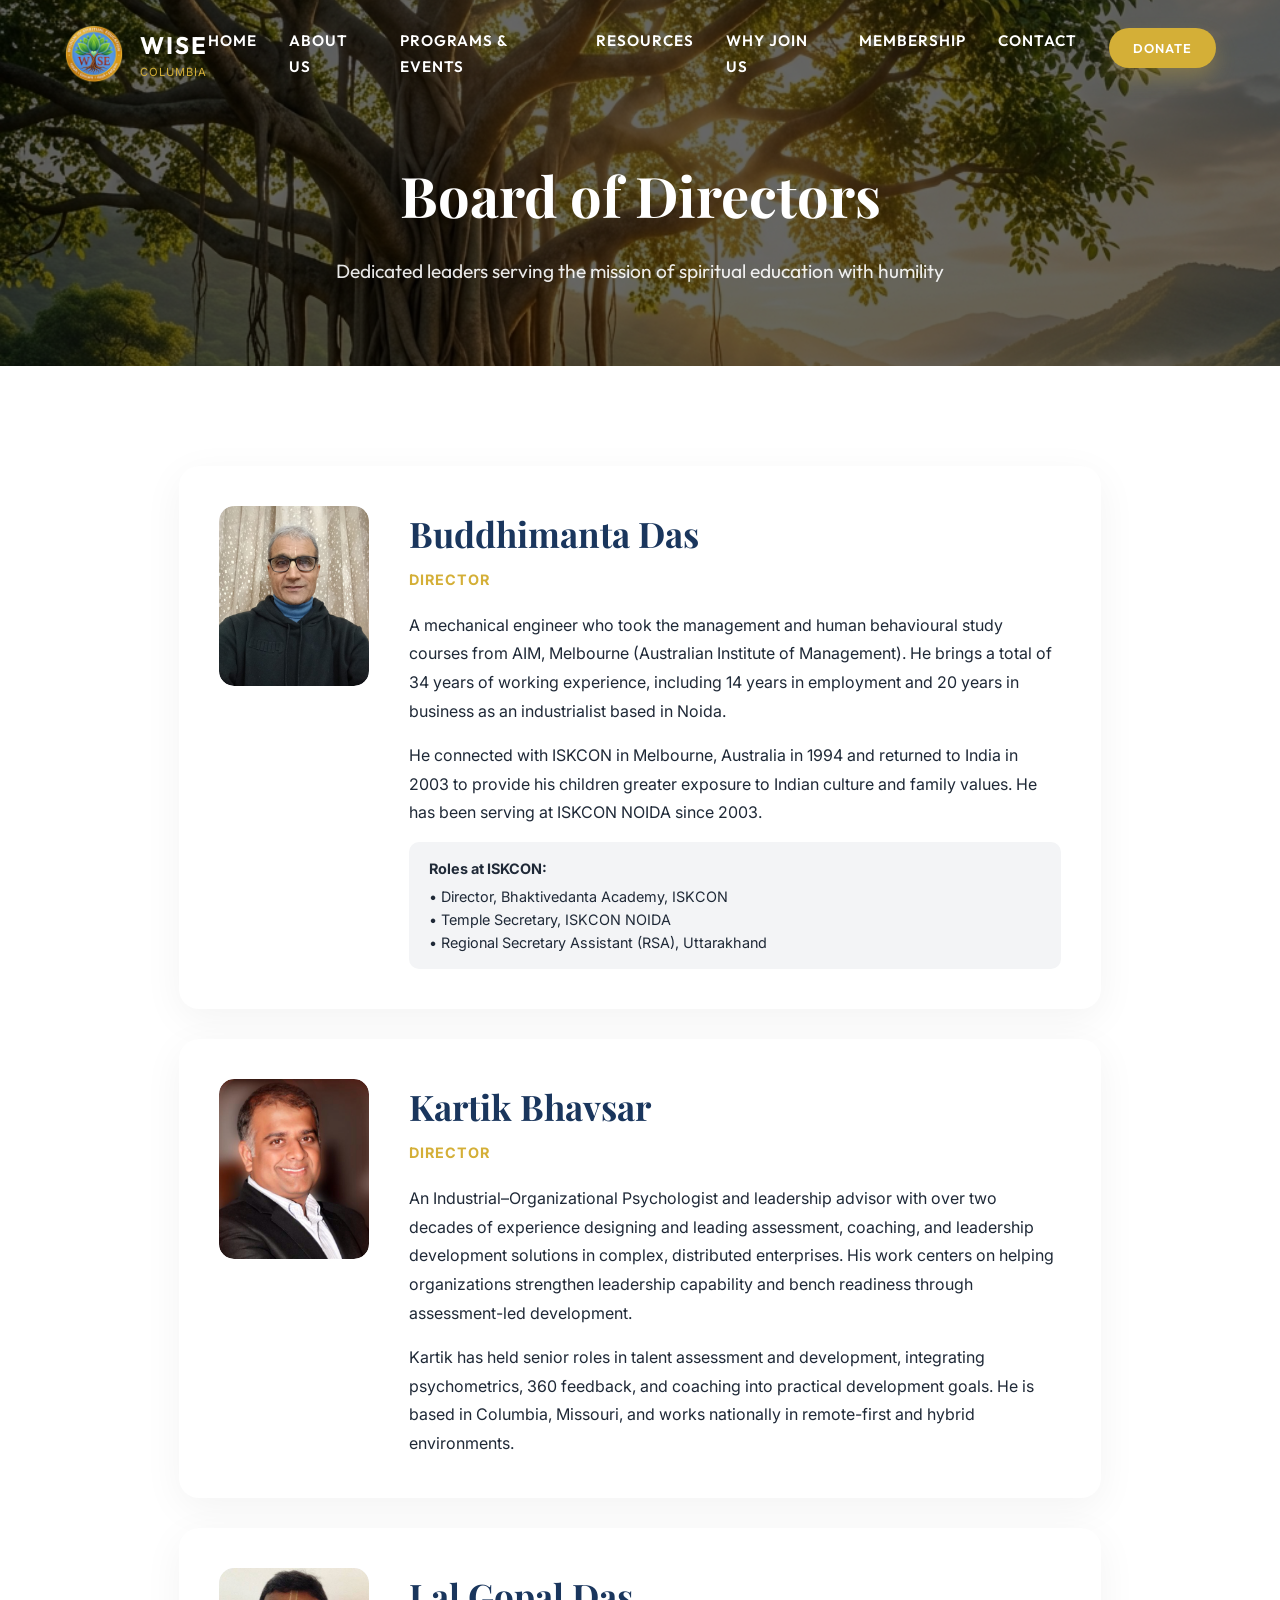
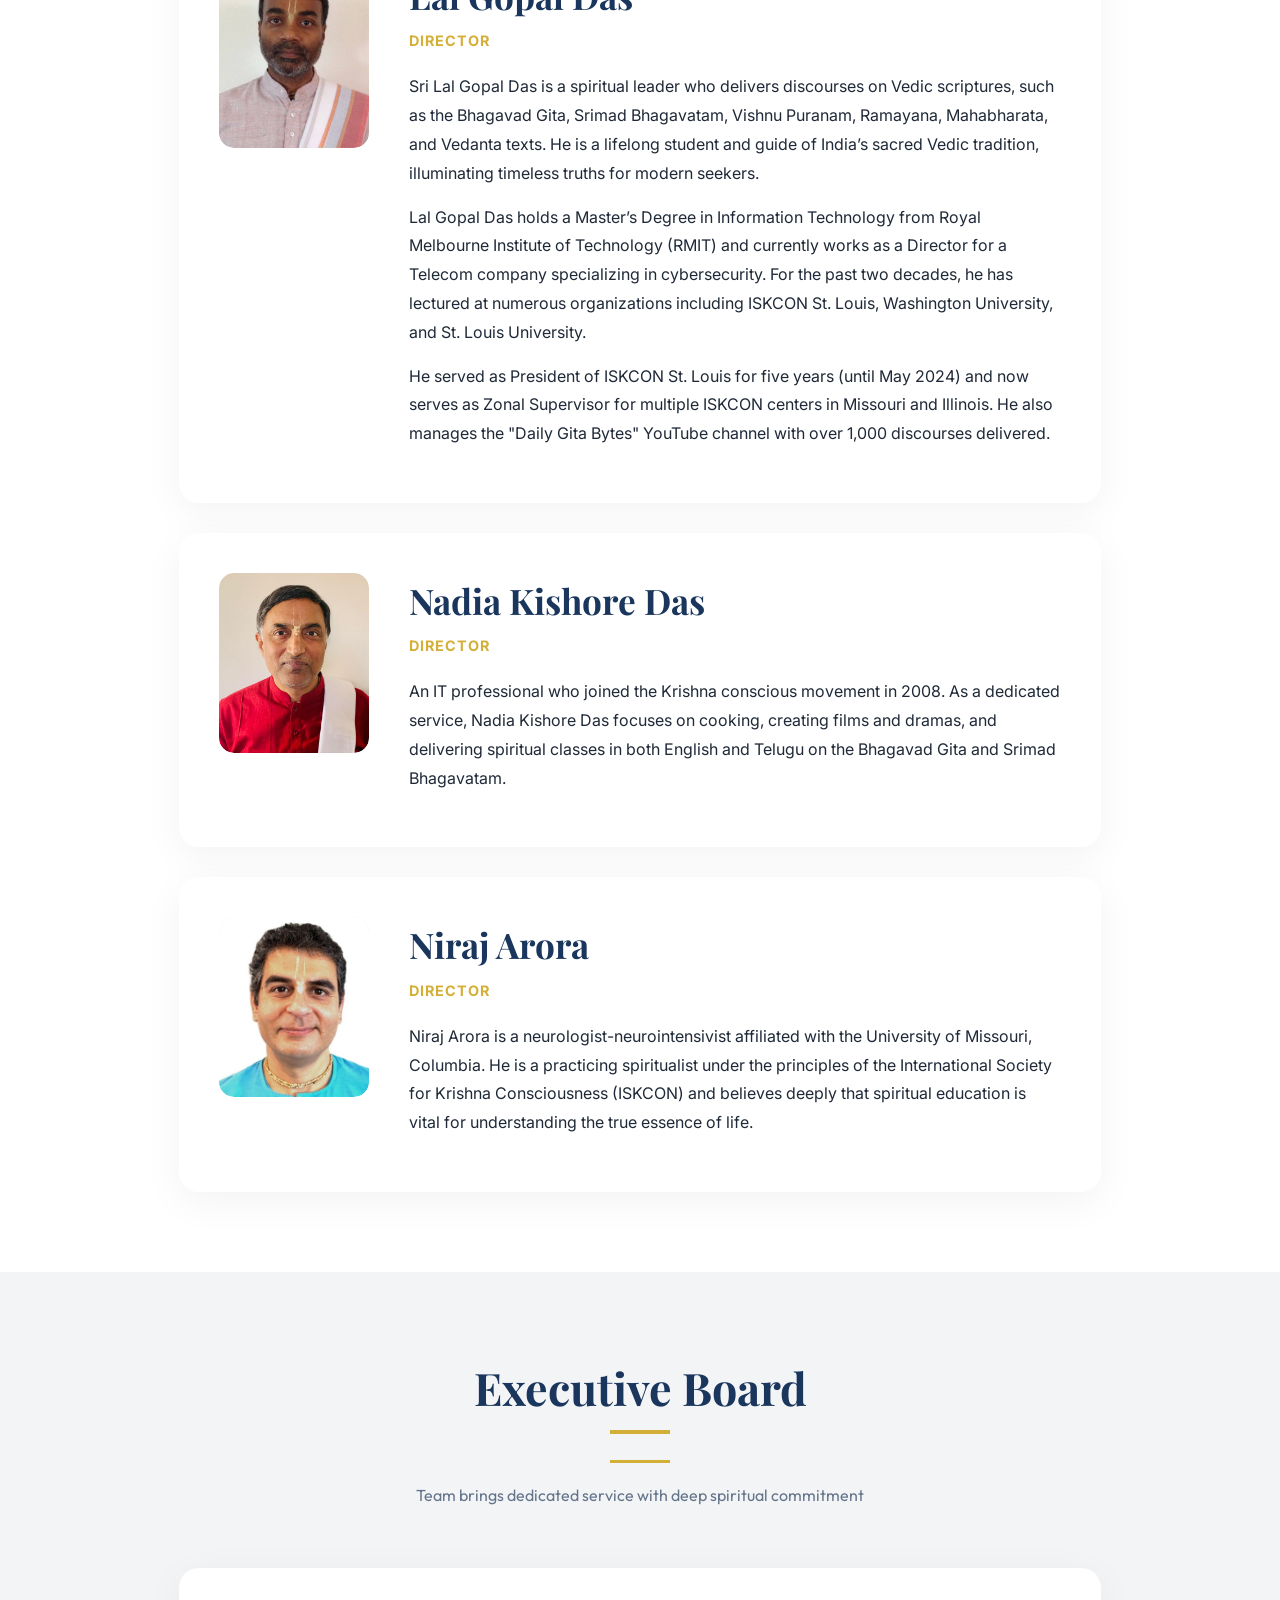
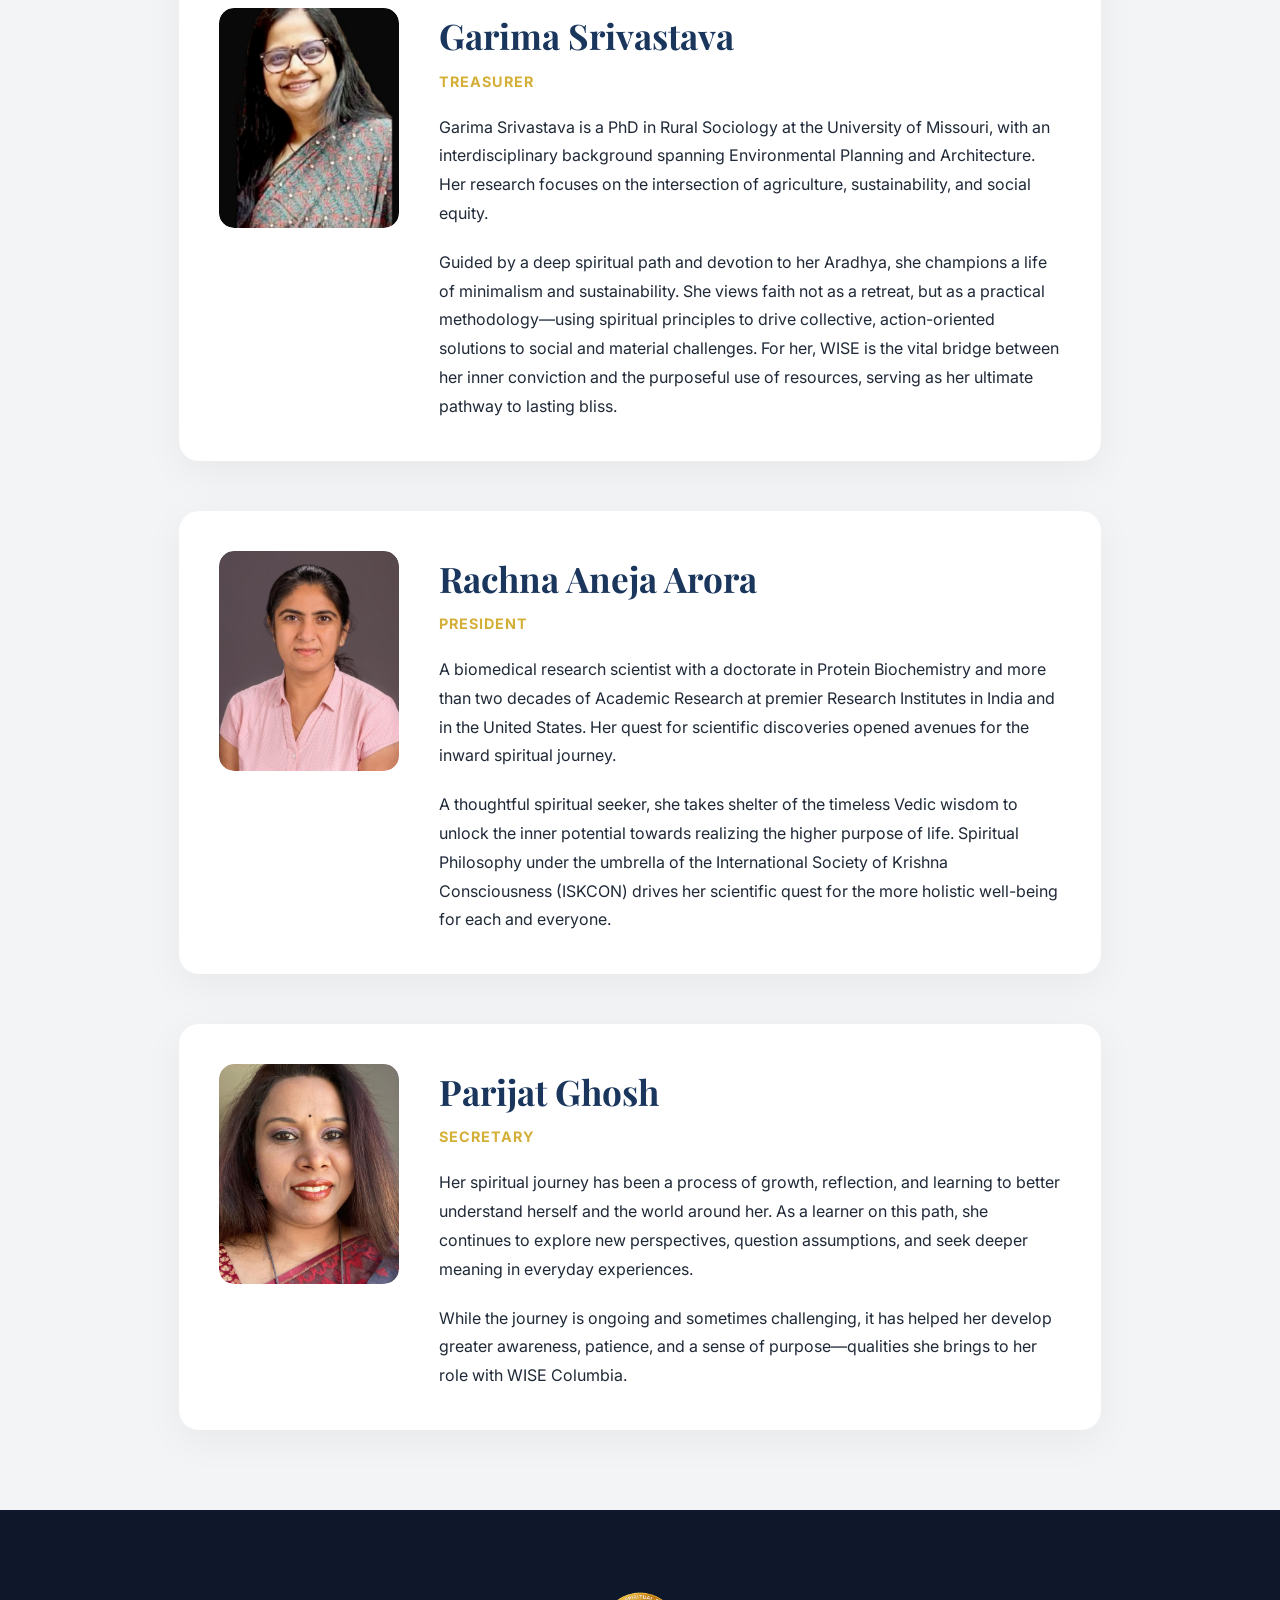
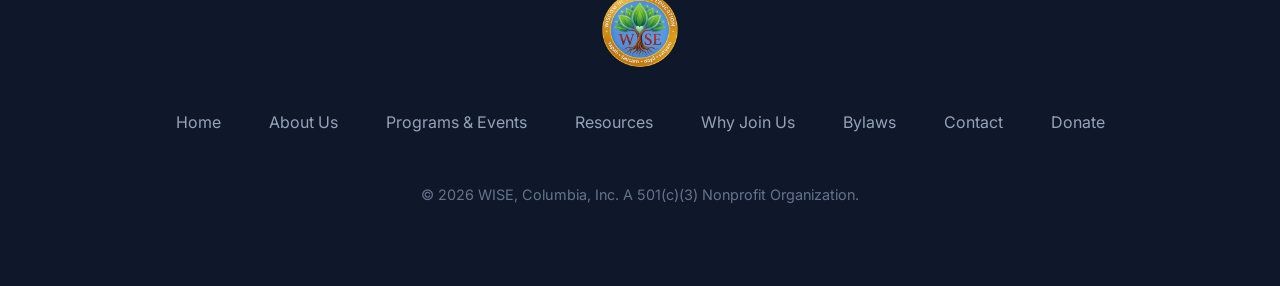
==== commit 359dbd5a: "Add 'Director' title to Board of Directors members in about-us.html" ====
--- a/about-us.html
+++ b/about-us.html
@@ -81,6 +81,9 @@
                         <h3 class="font-heading"
                             style="font-size: 2.2rem; color: var(--secondary); margin-bottom: 5px;">
                             Buddhimanta Das</h3>
+                        <p
+                            style="color: var(--primary); font-weight: 700; text-transform: uppercase; letter-spacing: 1px; font-size: 0.9rem; margin-bottom: 20px;">
+                            Director</p>
 
                         <p style="line-height: 1.8; margin-bottom: 15px;">A mechanical engineer who took the management
                             and human behavioural study courses from AIM, Melbourne (Australian Institute of
@@ -113,6 +116,9 @@
                             style="font-size: 2.2rem; color: var(--secondary); margin-bottom: 5px;">
                             Kartik Bhavsar
                         </h3>
+                        <p
+                            style="color: var(--primary); font-weight: 700; text-transform: uppercase; letter-spacing: 1px; font-size: 0.9rem; margin-bottom: 20px;">
+                            Director</p>
 
                         <p style="line-height: 1.8; margin-bottom: 15px;">An Industrial–Organizational Psychologist and
                             leadership advisor with over two decades of experience designing and leading assessment,
@@ -137,6 +143,9 @@
                         <h3 class="font-heading"
                             style="font-size: 2.2rem; color: var(--secondary); margin-bottom: 5px;">Lal
                             Gopal Das</h3>
+                        <p
+                            style="color: var(--primary); font-weight: 700; text-transform: uppercase; letter-spacing: 1px; font-size: 0.9rem; margin-bottom: 20px;">
+                            Director</p>
 
                         <p style="line-height: 1.8; margin-bottom: 15px;">Sri Lal Gopal Das is a spiritual leader who
                             delivers discourses on Vedic scriptures, such as the Bhagavad Gita, Srimad Bhagavatam,
@@ -166,6 +175,9 @@
                             style="font-size: 2.2rem; color: var(--secondary); margin-bottom: 5px;">
                             Nadia Kishore Das
                         </h3>
+                        <p
+                            style="color: var(--primary); font-weight: 700; text-transform: uppercase; letter-spacing: 1px; font-size: 0.9rem; margin-bottom: 20px;">
+                            Director</p>
 
                         <p style="line-height: 1.8; margin-bottom: 15px;">An IT professional who joined the Krishna
                             conscious movement in 2008. As a dedicated
@@ -185,6 +197,9 @@
                         <h3 class="font-heading"
                             style="font-size: 2.2rem; color: var(--secondary); margin-bottom: 5px;">
                             Niraj Arora</h3>
+                        <p
+                            style="color: var(--primary); font-weight: 700; text-transform: uppercase; letter-spacing: 1px; font-size: 0.9rem; margin-bottom: 20px;">
+                            Director</p>
 
                         <p style="line-height: 1.8; margin-bottom: 15px;">Niraj Arora is a neurologist-neurointensivist
                             affiliated with the University of Missouri, Columbia. He is a practicing spiritualist under
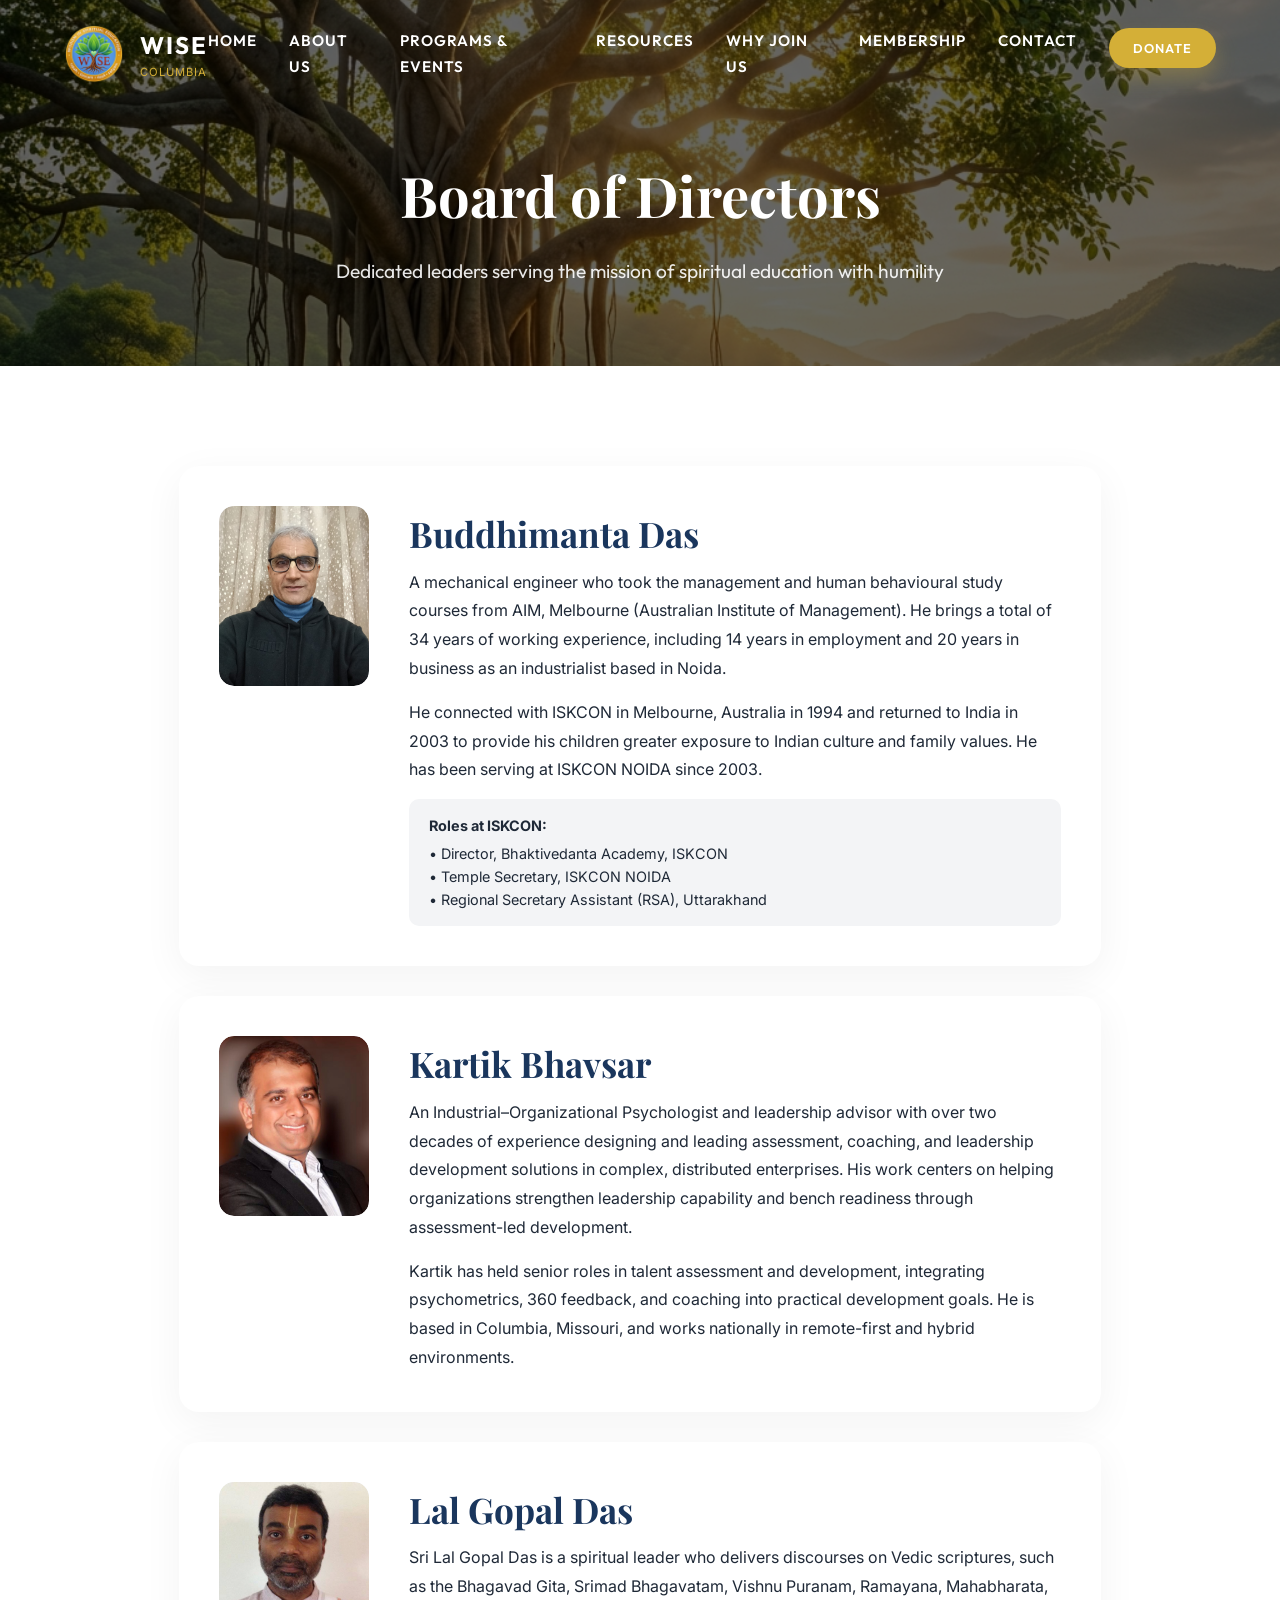
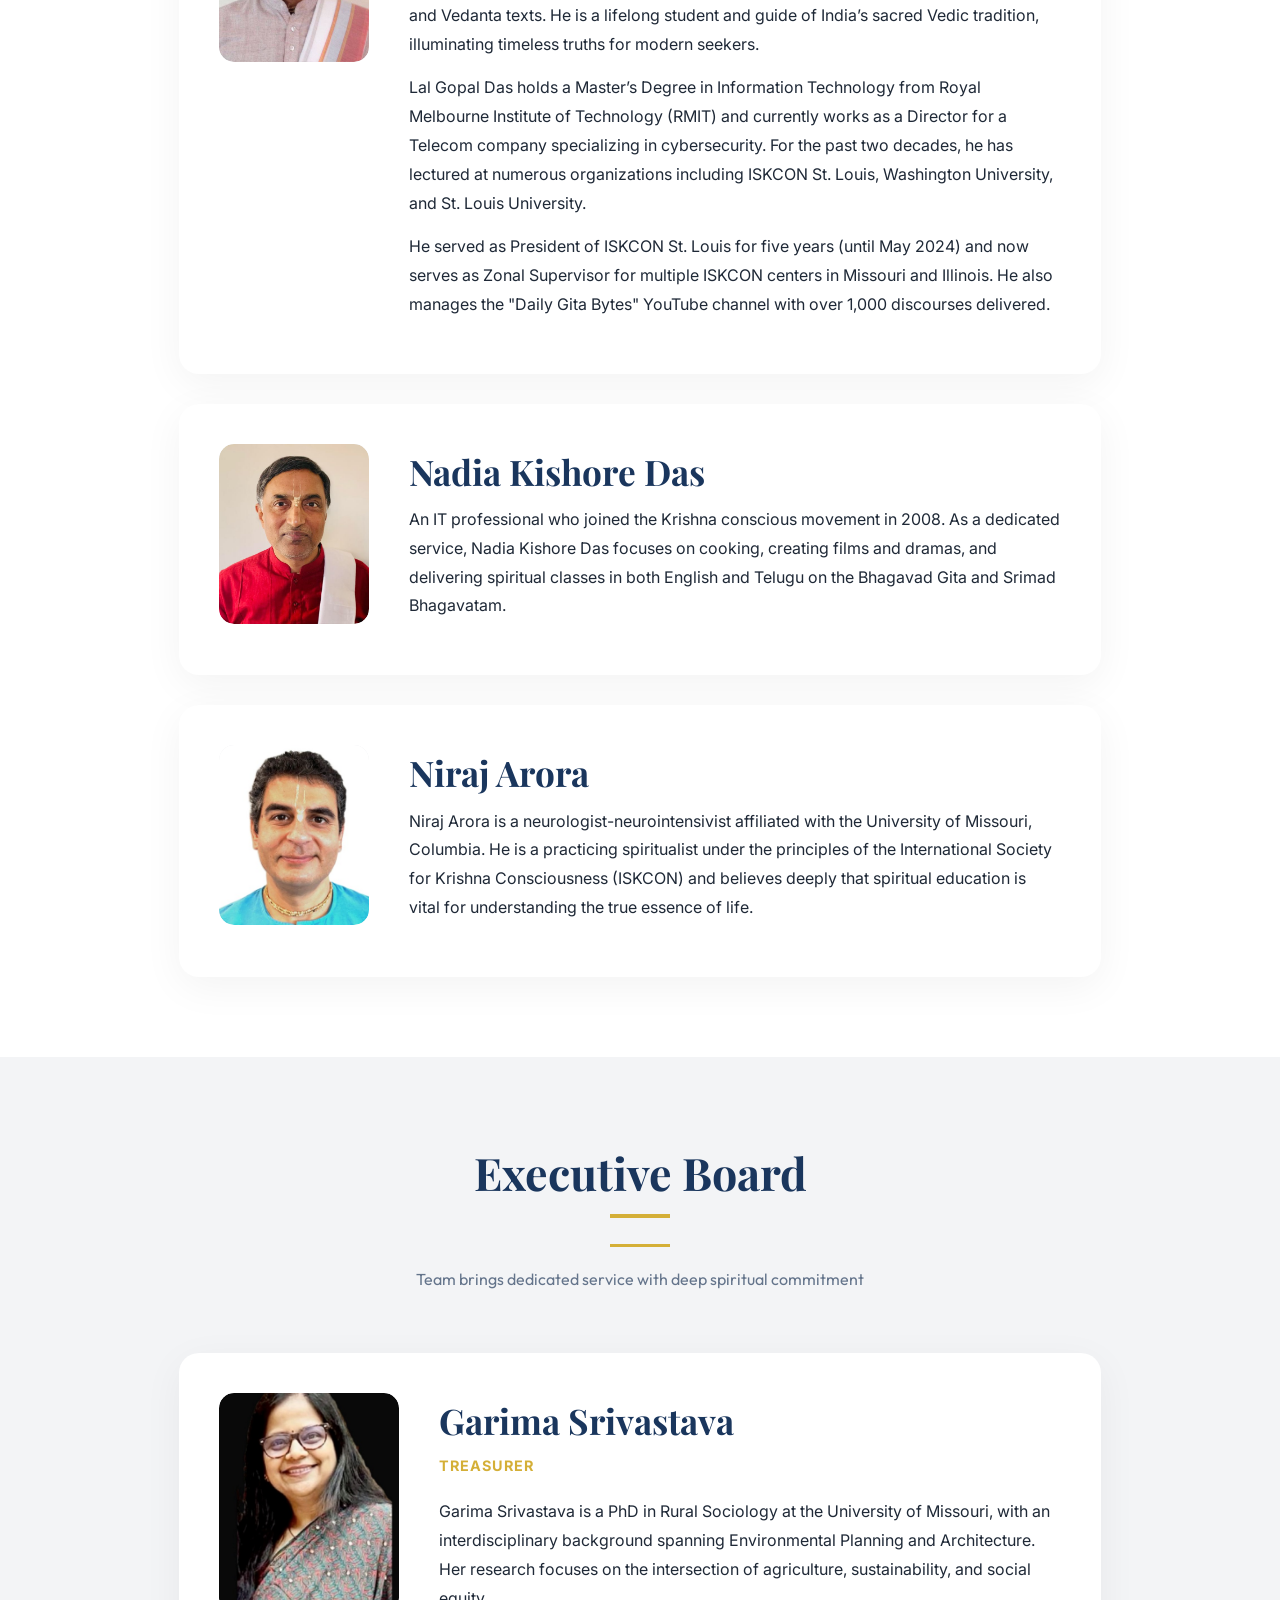
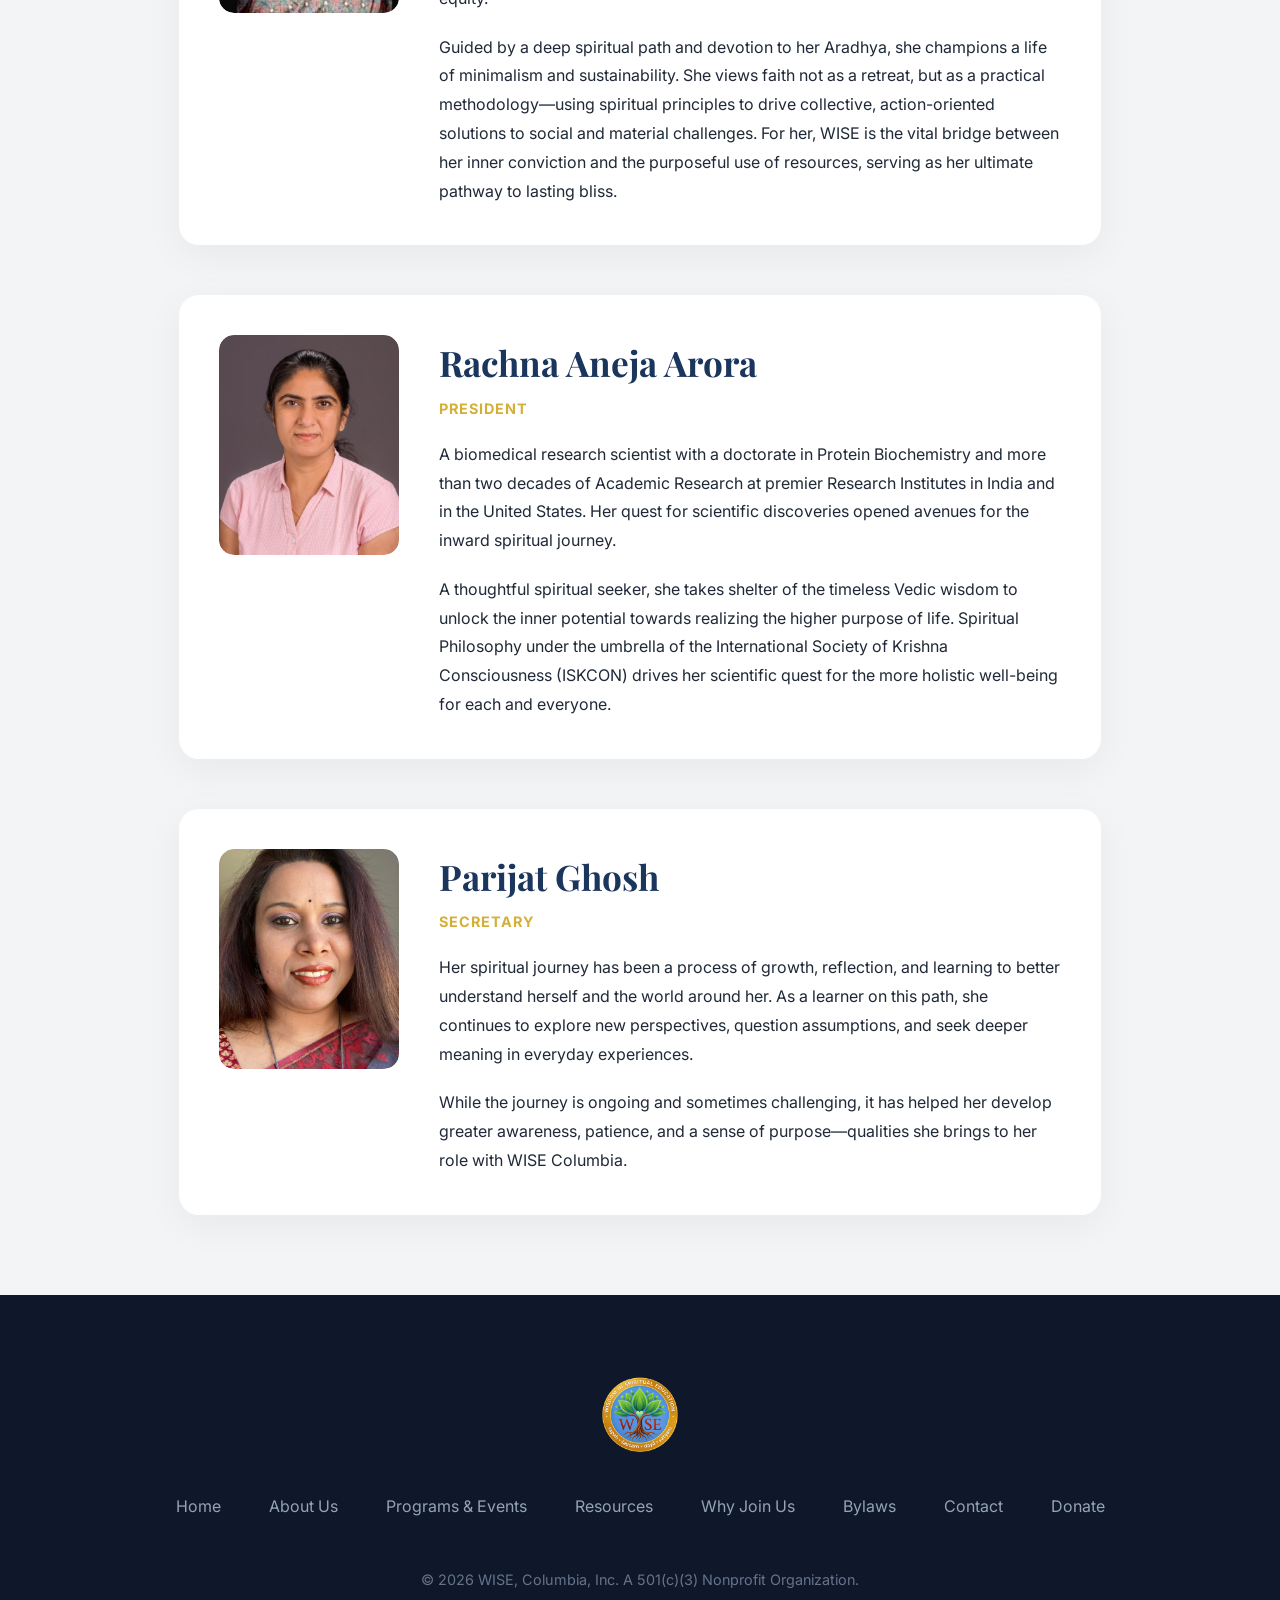
==== commit 69773a51: "Revert "Add 'Director' title to Board of Directors members in about-us.html" This reverts commit 359" ====
--- a/about-us.html
+++ b/about-us.html
@@ -81,9 +81,6 @@
                         <h3 class="font-heading"
                             style="font-size: 2.2rem; color: var(--secondary); margin-bottom: 5px;">
                             Buddhimanta Das</h3>
-                        <p
-                            style="color: var(--primary); font-weight: 700; text-transform: uppercase; letter-spacing: 1px; font-size: 0.9rem; margin-bottom: 20px;">
-                            Director</p>
 
                         <p style="line-height: 1.8; margin-bottom: 15px;">A mechanical engineer who took the management
                             and human behavioural study courses from AIM, Melbourne (Australian Institute of
@@ -116,9 +113,6 @@
                             style="font-size: 2.2rem; color: var(--secondary); margin-bottom: 5px;">
                             Kartik Bhavsar
                         </h3>
-                        <p
-                            style="color: var(--primary); font-weight: 700; text-transform: uppercase; letter-spacing: 1px; font-size: 0.9rem; margin-bottom: 20px;">
-                            Director</p>
 
                         <p style="line-height: 1.8; margin-bottom: 15px;">An Industrial–Organizational Psychologist and
                             leadership advisor with over two decades of experience designing and leading assessment,
@@ -143,9 +137,6 @@
                         <h3 class="font-heading"
                             style="font-size: 2.2rem; color: var(--secondary); margin-bottom: 5px;">Lal
                             Gopal Das</h3>
-                        <p
-                            style="color: var(--primary); font-weight: 700; text-transform: uppercase; letter-spacing: 1px; font-size: 0.9rem; margin-bottom: 20px;">
-                            Director</p>
 
                         <p style="line-height: 1.8; margin-bottom: 15px;">Sri Lal Gopal Das is a spiritual leader who
                             delivers discourses on Vedic scriptures, such as the Bhagavad Gita, Srimad Bhagavatam,
@@ -175,9 +166,6 @@
                             style="font-size: 2.2rem; color: var(--secondary); margin-bottom: 5px;">
                             Nadia Kishore Das
                         </h3>
-                        <p
-                            style="color: var(--primary); font-weight: 700; text-transform: uppercase; letter-spacing: 1px; font-size: 0.9rem; margin-bottom: 20px;">
-                            Director</p>
 
                         <p style="line-height: 1.8; margin-bottom: 15px;">An IT professional who joined the Krishna
                             conscious movement in 2008. As a dedicated
@@ -197,9 +185,6 @@
                         <h3 class="font-heading"
                             style="font-size: 2.2rem; color: var(--secondary); margin-bottom: 5px;">
                             Niraj Arora</h3>
-                        <p
-                            style="color: var(--primary); font-weight: 700; text-transform: uppercase; letter-spacing: 1px; font-size: 0.9rem; margin-bottom: 20px;">
-                            Director</p>
 
                         <p style="line-height: 1.8; margin-bottom: 15px;">Niraj Arora is a neurologist-neurointensivist
                             affiliated with the University of Missouri, Columbia. He is a practicing spiritualist under
--- a/assets/css/style.css
+++ b/assets/css/style.css
@@ -797,7 +797,7 @@
         gap: 10px;
     }
 
-    .event-card-layout>div:last-child {
+    .event-card-layout>div:not(:first-child) {
         min-width: unset !important;
         padding: 25px !important;
     }
@@ -919,7 +919,7 @@
         font-size: 2rem !important;
     }
 
-    .event-card-layout>div:last-child {
+    .event-card-layout>div:not(:first-child) {
         padding: 20px !important;
     }
 
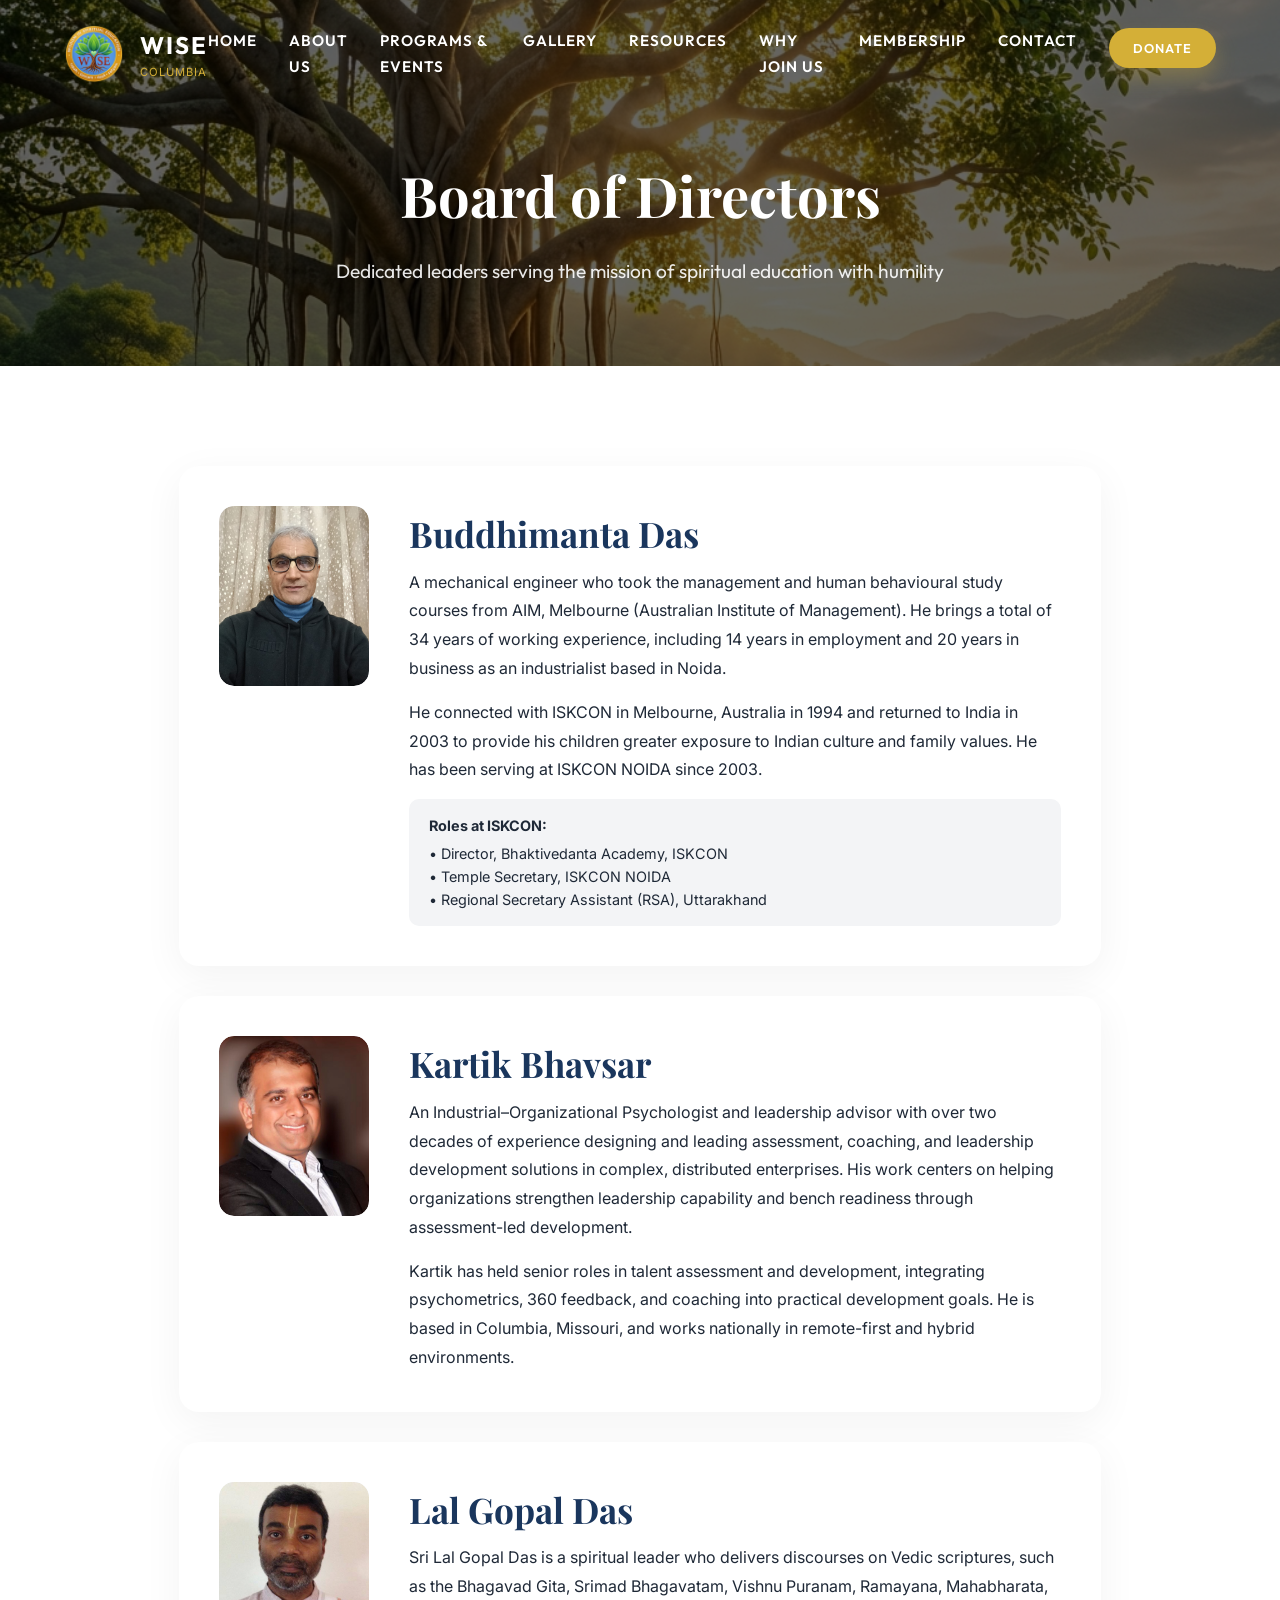
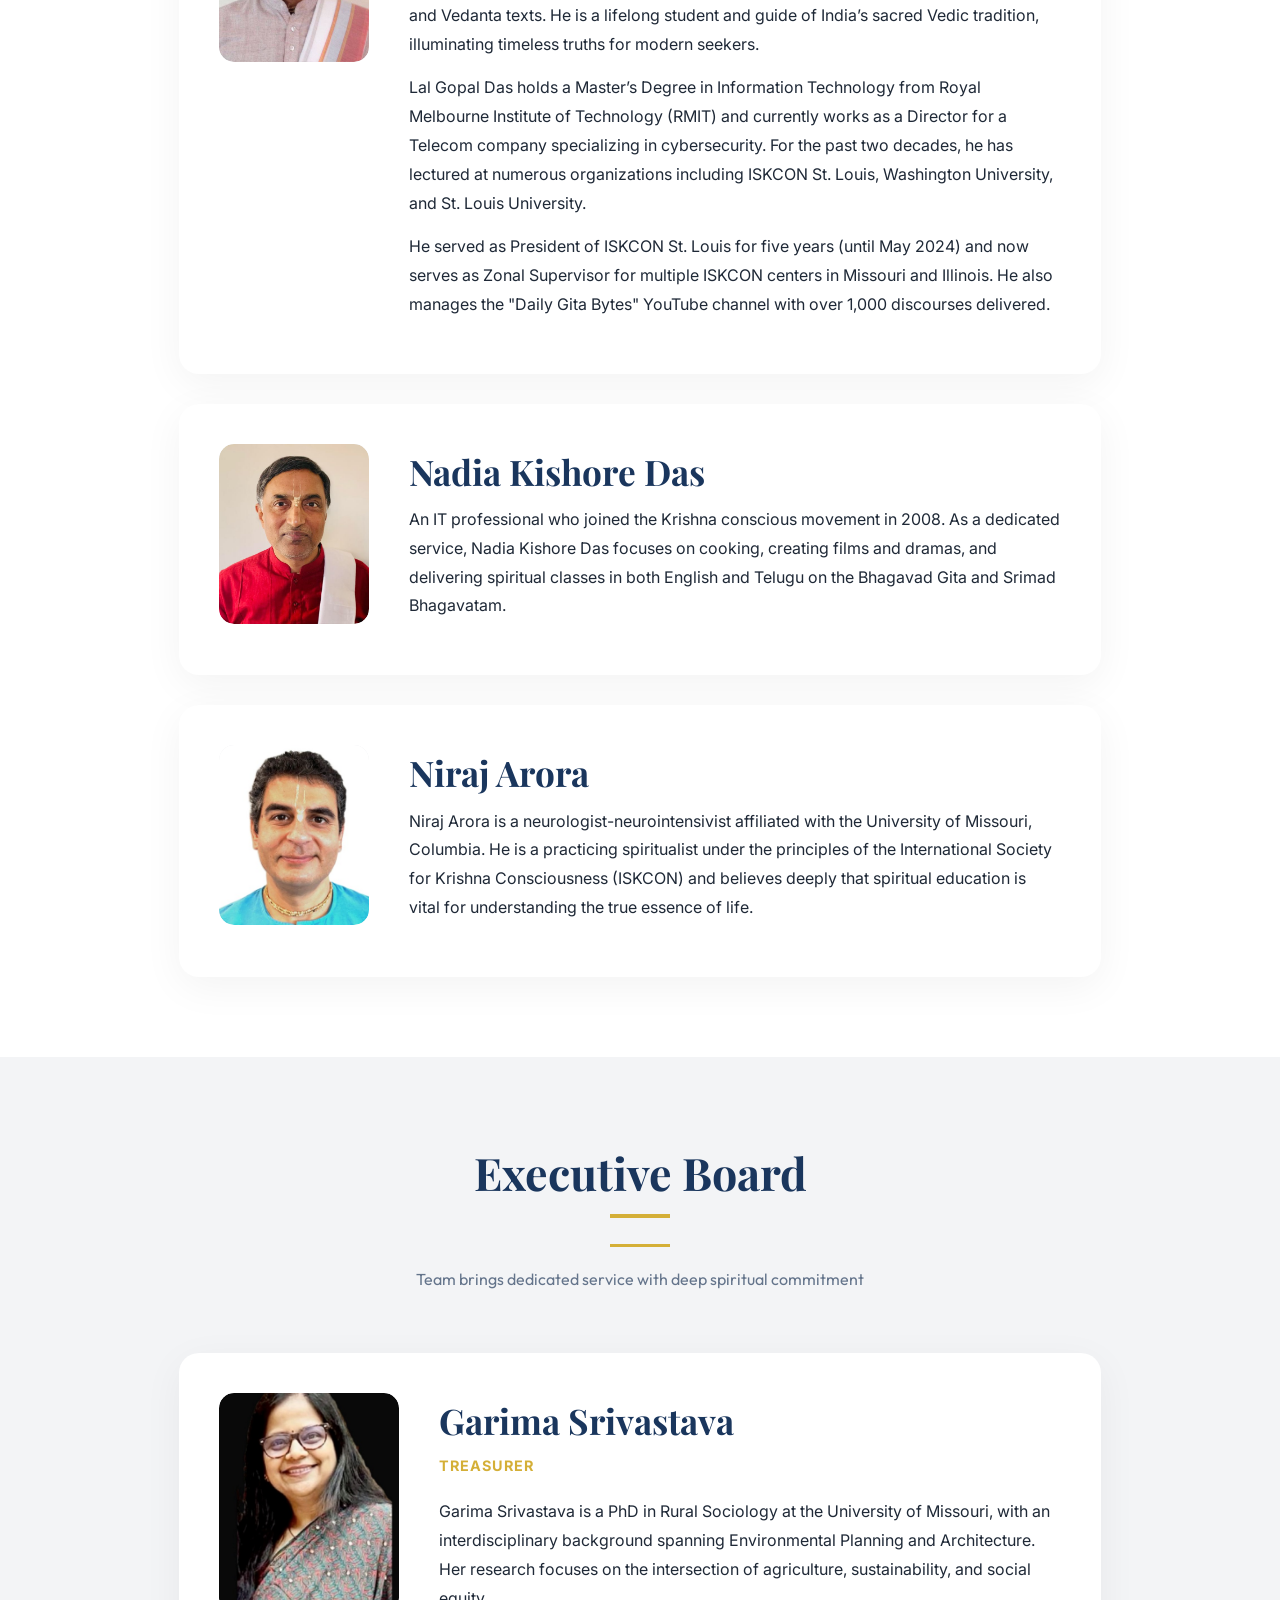
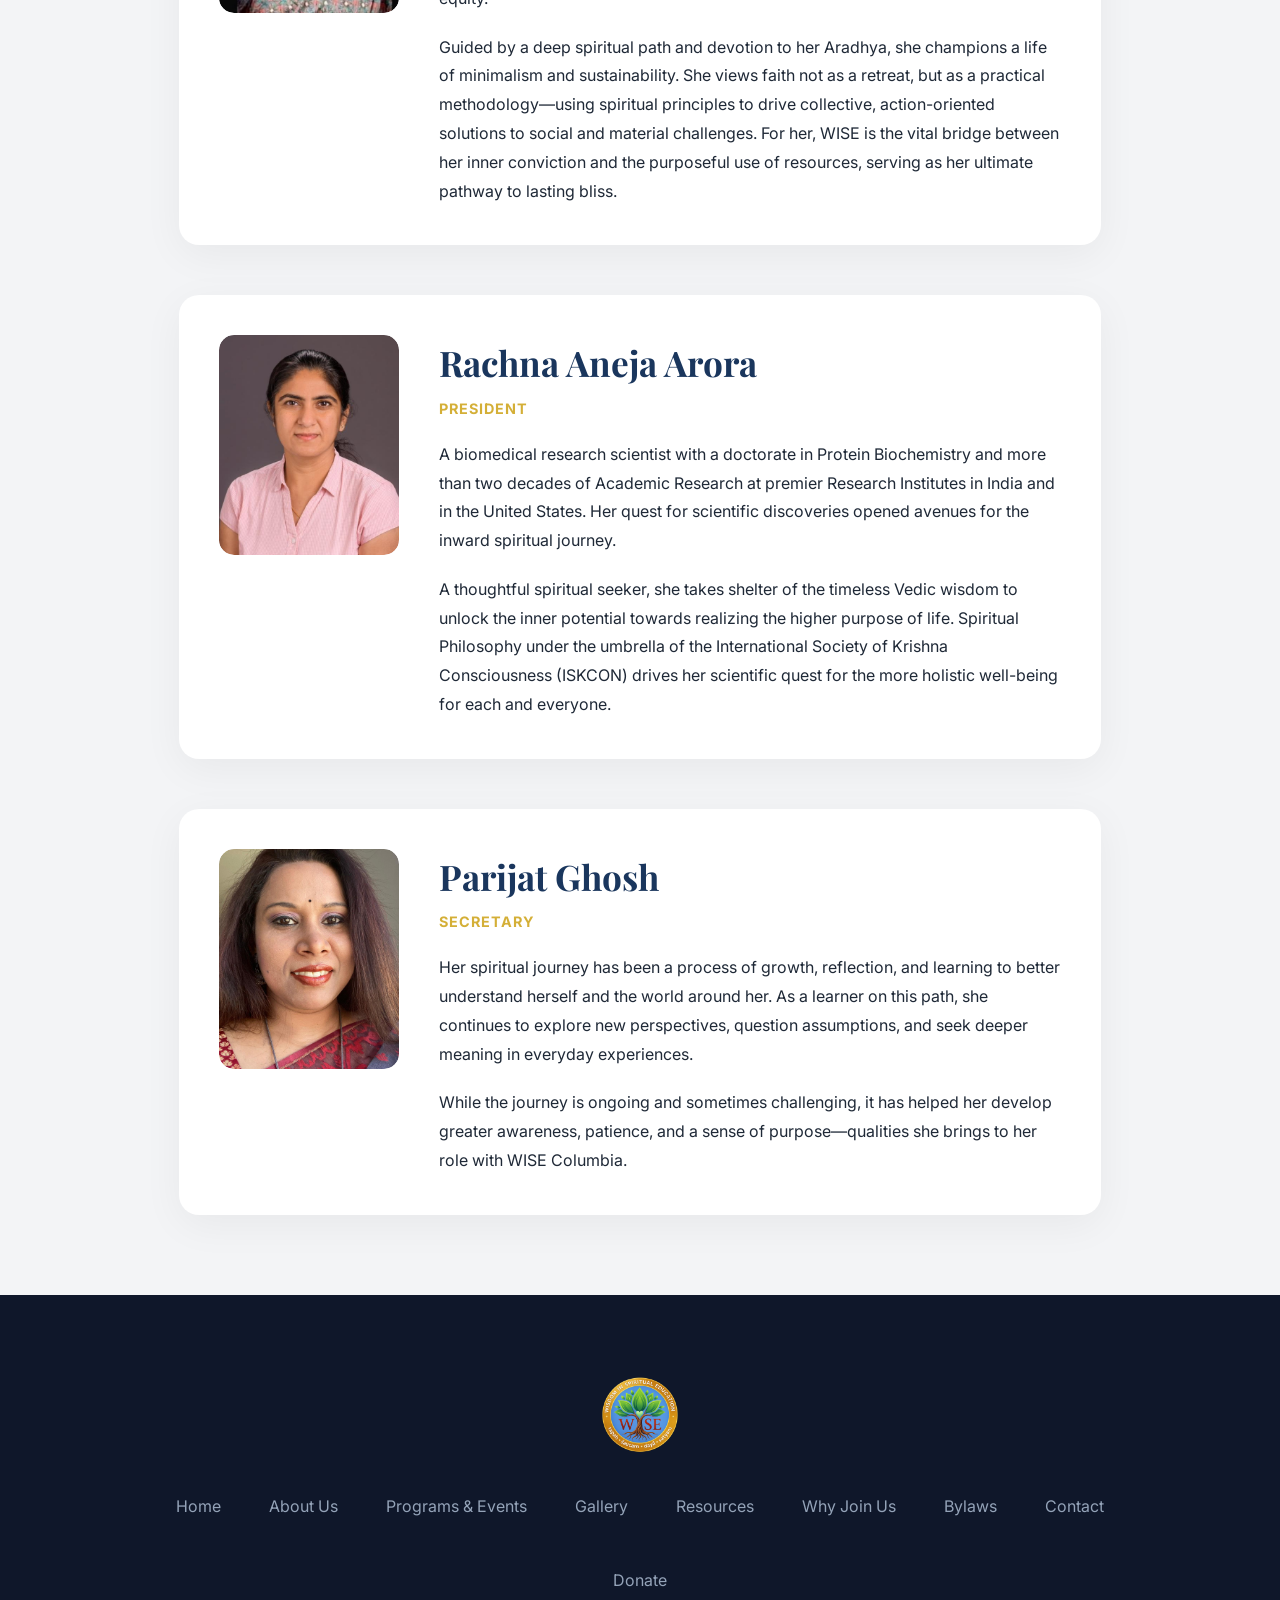
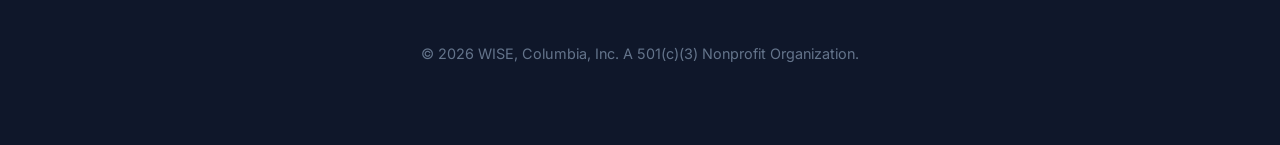
==== commit e0ed0b40: "Add Gallery page with Pinterest-style masonry layout and lightbox navigation" ====
--- a/about-us.html
+++ b/about-us.html
@@ -43,6 +43,7 @@
             <li><a href="index.html">Home</a></li>
             <li><a href="about-us.html" class="active">About Us</a></li>
             <li><a href="programs.html">Programs & Events</a></li>
+            <li><a href="gallery.html">Gallery</a></li>
             <li><a href="resources.html">Resources</a></li>
             <li><a href="join-us.html">Why Join Us</a></li>
             <li><a href="membership.html">Membership</a></li>
@@ -296,6 +297,7 @@
             <a href="index.html">Home</a>
             <a href="about-us.html">About Us</a>
             <a href="programs.html">Programs & Events</a>
+            <a href="gallery.html">Gallery</a>
             <a href="resources.html">Resources</a>
             <a href="join-us.html">Why Join Us</a>
             <a href="bylaws.html">Bylaws</a>
--- a/assets/css/style.css
+++ b/assets/css/style.css
@@ -1012,4 +1012,148 @@
         padding: 0.75rem 1.5rem;
         font-size: 0.8rem;
     }
-}+}
+/* --- Gallery Section --- */
+.gallery-container {
+    column-count: 3;
+    column-gap: 20px;
+    padding: 20px 0;
+}
+
+.gallery-item {
+    break-inside: avoid;
+    margin-bottom: 20px;
+    border-radius: 15px;
+    overflow: hidden;
+    box-shadow: 0 4px 15px rgba(0,0,0,0.05);
+    transition: transform 0.3s ease, box-shadow 0.3s ease;
+    cursor: pointer;
+    background: white;
+}
+
+.gallery-item:hover {
+    transform: translateY(-5px);
+    box-shadow: 0 10px 25px rgba(0,0,0,0.15);
+}
+
+.gallery-item img {
+    width: 100%;
+    height: auto;
+    display: block;
+    transition: transform 0.5s ease;
+}
+
+.gallery-item:hover img {
+    transform: scale(1.03);
+}
+
+@media (max-width: 1024px) {
+    .gallery-container {
+        column-count: 2;
+    }
+}
+
+@media (max-width: 600px) {
+    .gallery-container {
+        column-count: 1;
+    }
+}
+
+/* Lightbox styles */
+.lightbox {
+    display: none;
+    position: fixed;
+    z-index: 3000;
+    top: 0;
+    left: 0;
+    width: 100%;
+    height: 100%;
+    background: rgba(15, 23, 42, 0.95);
+    justify-content: center;
+    align-items: center;
+    backdrop-filter: blur(10px);
+    cursor: zoom-out;
+}
+
+.lightbox.active {
+    display: flex;
+}
+
+.lightbox-content {
+    max-width: 90%;
+    max-height: 85vh;
+    border-radius: 12px;
+    box-shadow: 0 25px 50px -12px rgba(0, 0, 0, 0.5);
+    object-fit: contain;
+    animation: zoomIn 0.3s ease-out;
+}
+
+@keyframes zoomIn {
+    from { transform: scale(0.9); opacity: 0; }
+    to { transform: scale(1); opacity: 1; }
+}
+
+.lightbox-close {
+    position: absolute;
+    top: 30px;
+    right: 40px;
+    color: white;
+    font-size: 35px;
+    cursor: pointer;
+    transition: 0.3s;
+    width: 50px;
+    height: 50px;
+    display: flex;
+    align-items: center;
+    justify-content: center;
+    background: rgba(255,255,255,0.1);
+    border-radius: 50%;
+}
+
+.lightbox-close:hover {
+    background: var(--primary);
+    transform: rotate(90deg);
+}
+
+/* Lightbox Navigation Arrows */
+.lightbox-nav {
+    position: absolute;
+    top: 50%;
+    transform: translateY(-50%);
+    color: white;
+    font-size: 40px;
+    cursor: pointer;
+    transition: 0.3s;
+    width: 60px;
+    height: 60px;
+    display: flex;
+    align-items: center;
+    justify-content: center;
+    background: rgba(255,255,255,0.05);
+    border-radius: 50%;
+    user-select: none;
+    z-index: 3010;
+}
+
+.lightbox-nav:hover {
+    background: var(--primary);
+    color: white;
+}
+
+.lightbox-prev {
+    left: 30px;
+}
+
+.lightbox-next {
+    right: 30px;
+}
+
+@media (max-width: 768px) {
+    .lightbox-nav {
+        width: 45px;
+        height: 45px;
+        font-size: 24px;
+    }
+    .lightbox-prev { left: 10px; }
+    .lightbox-next { right: 10px; }
+}
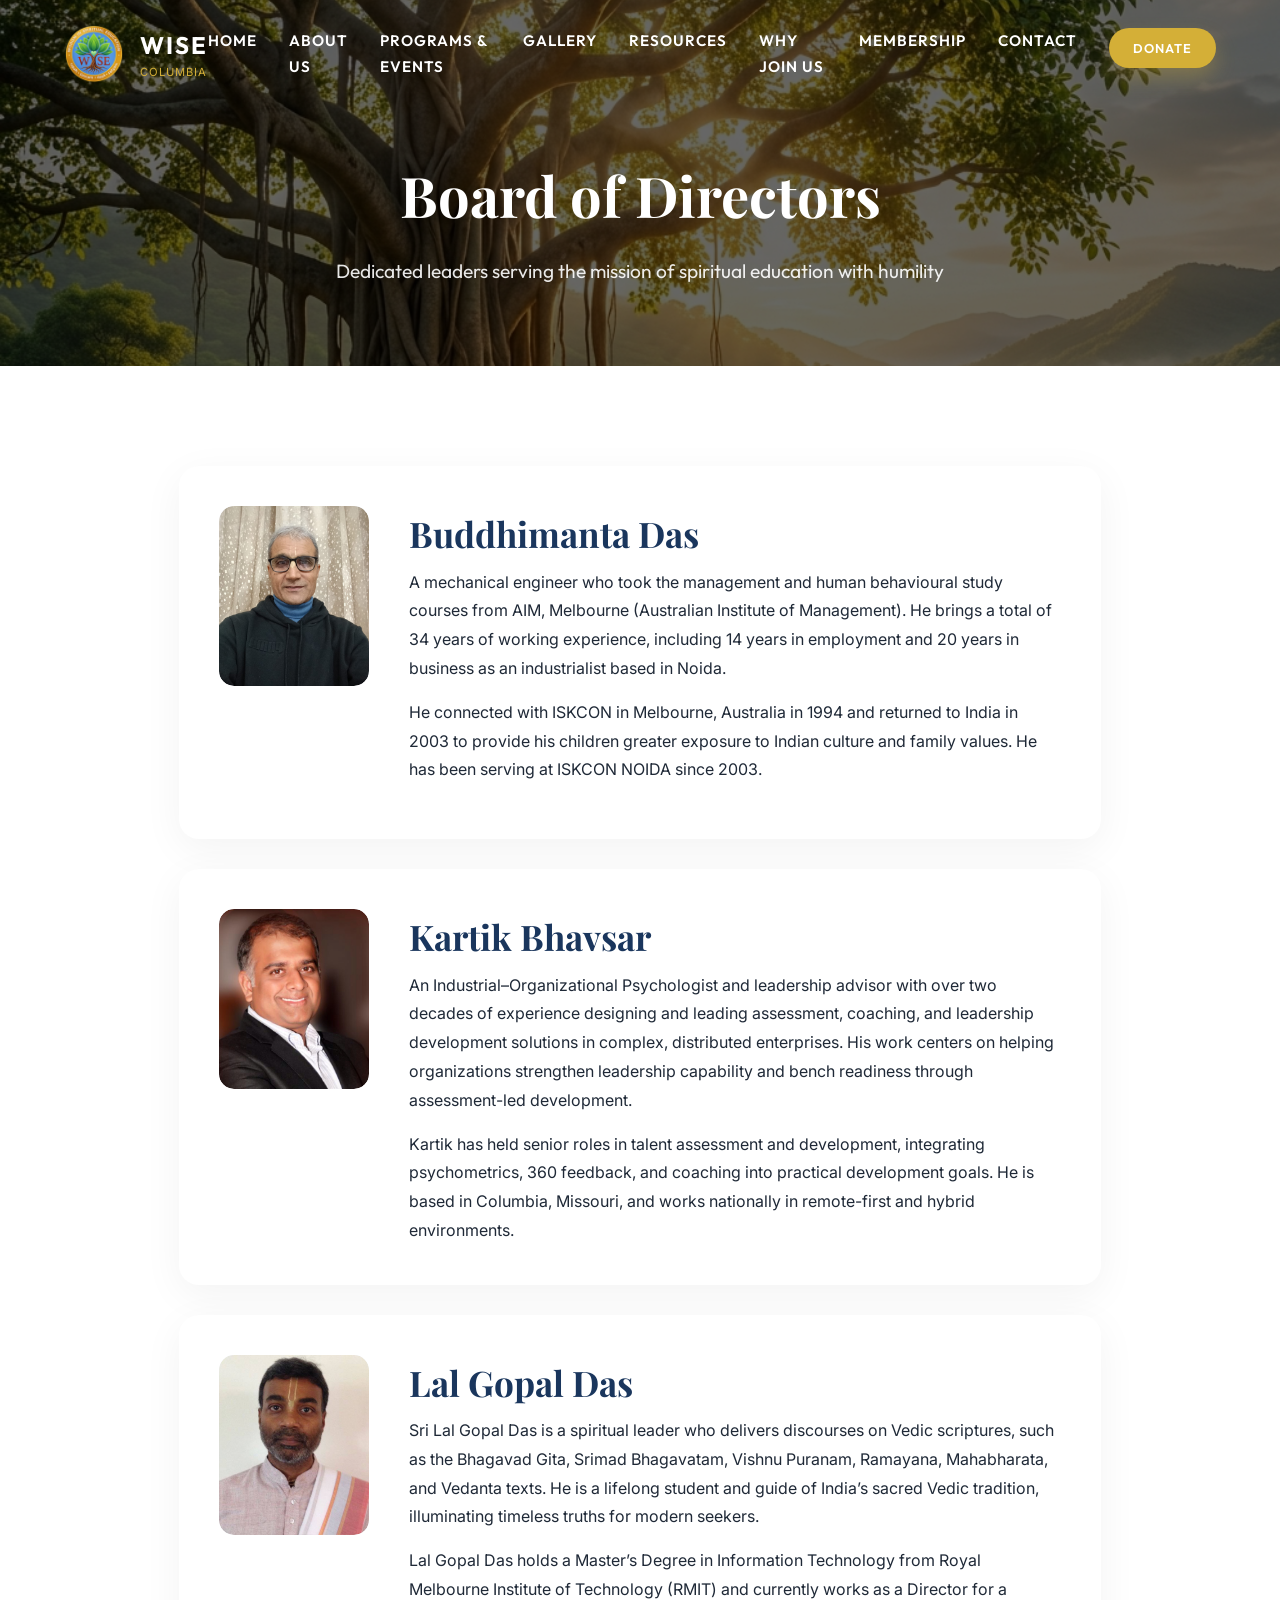
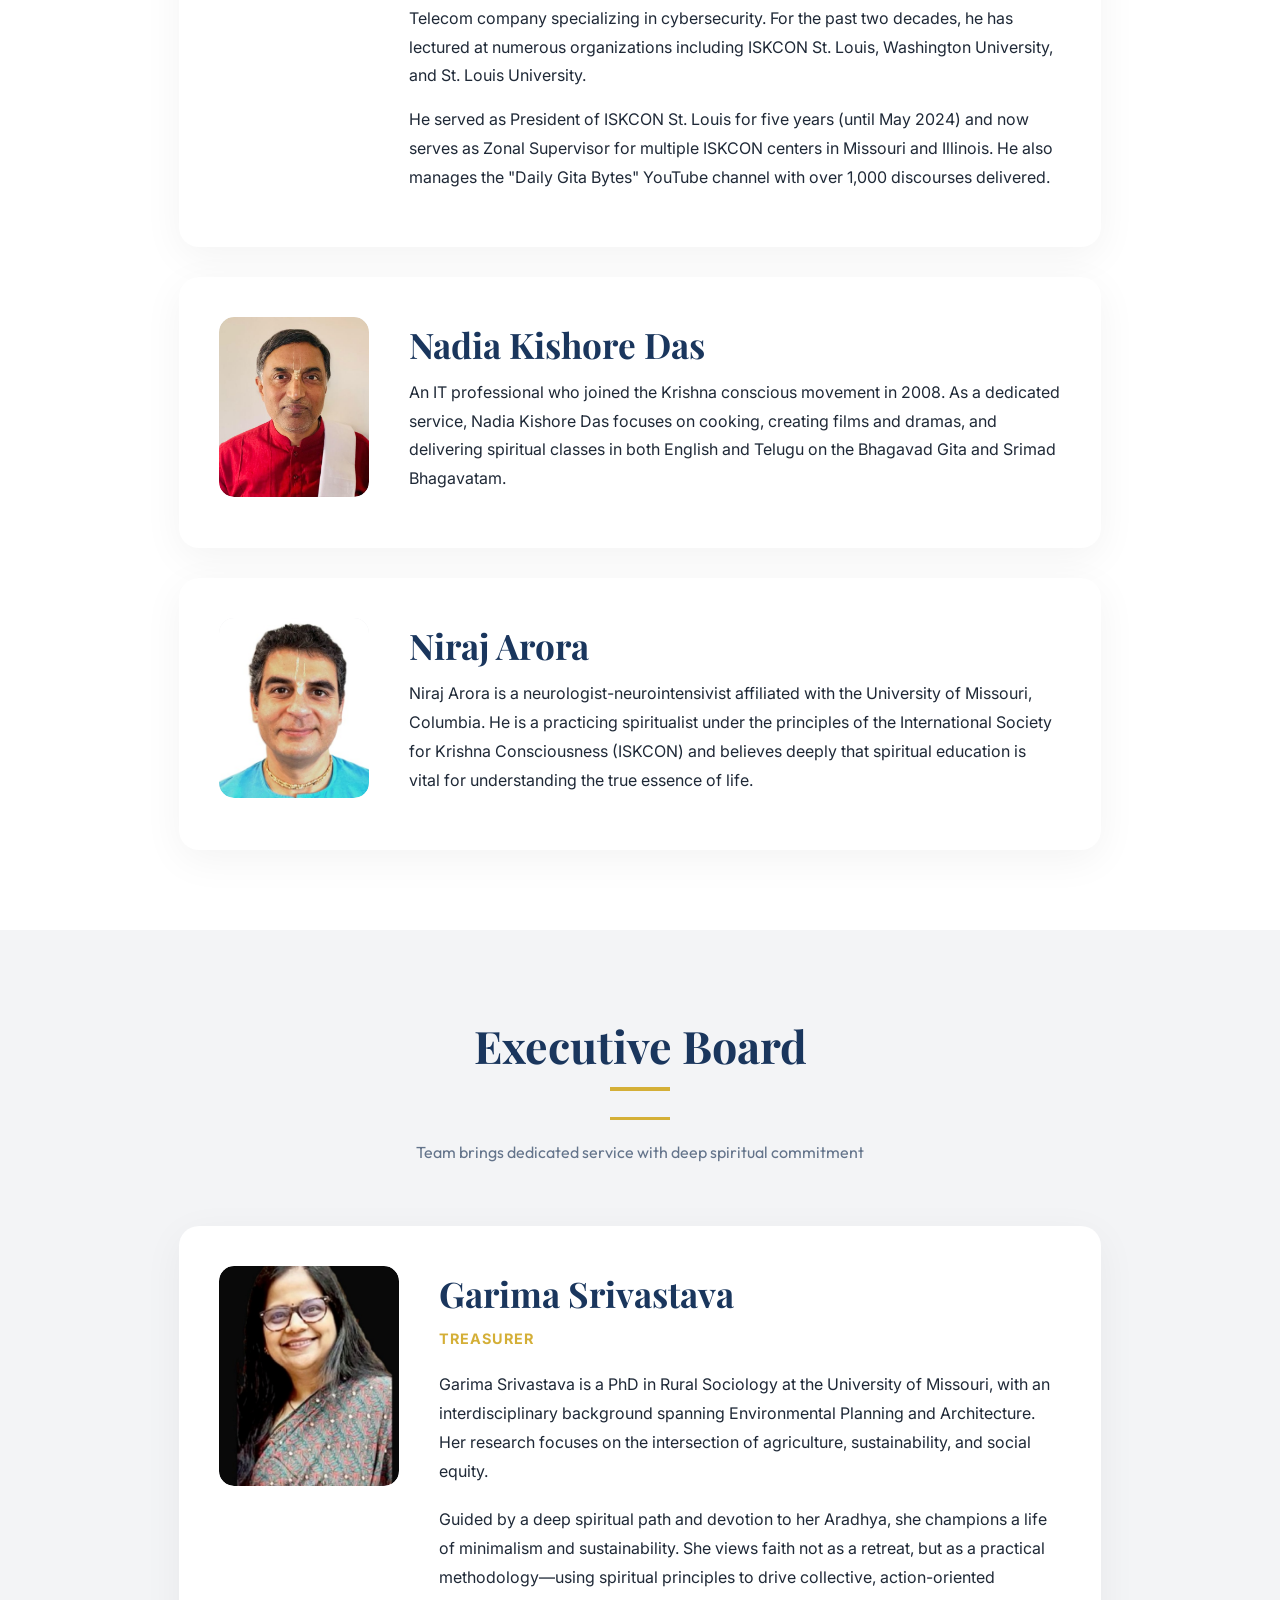
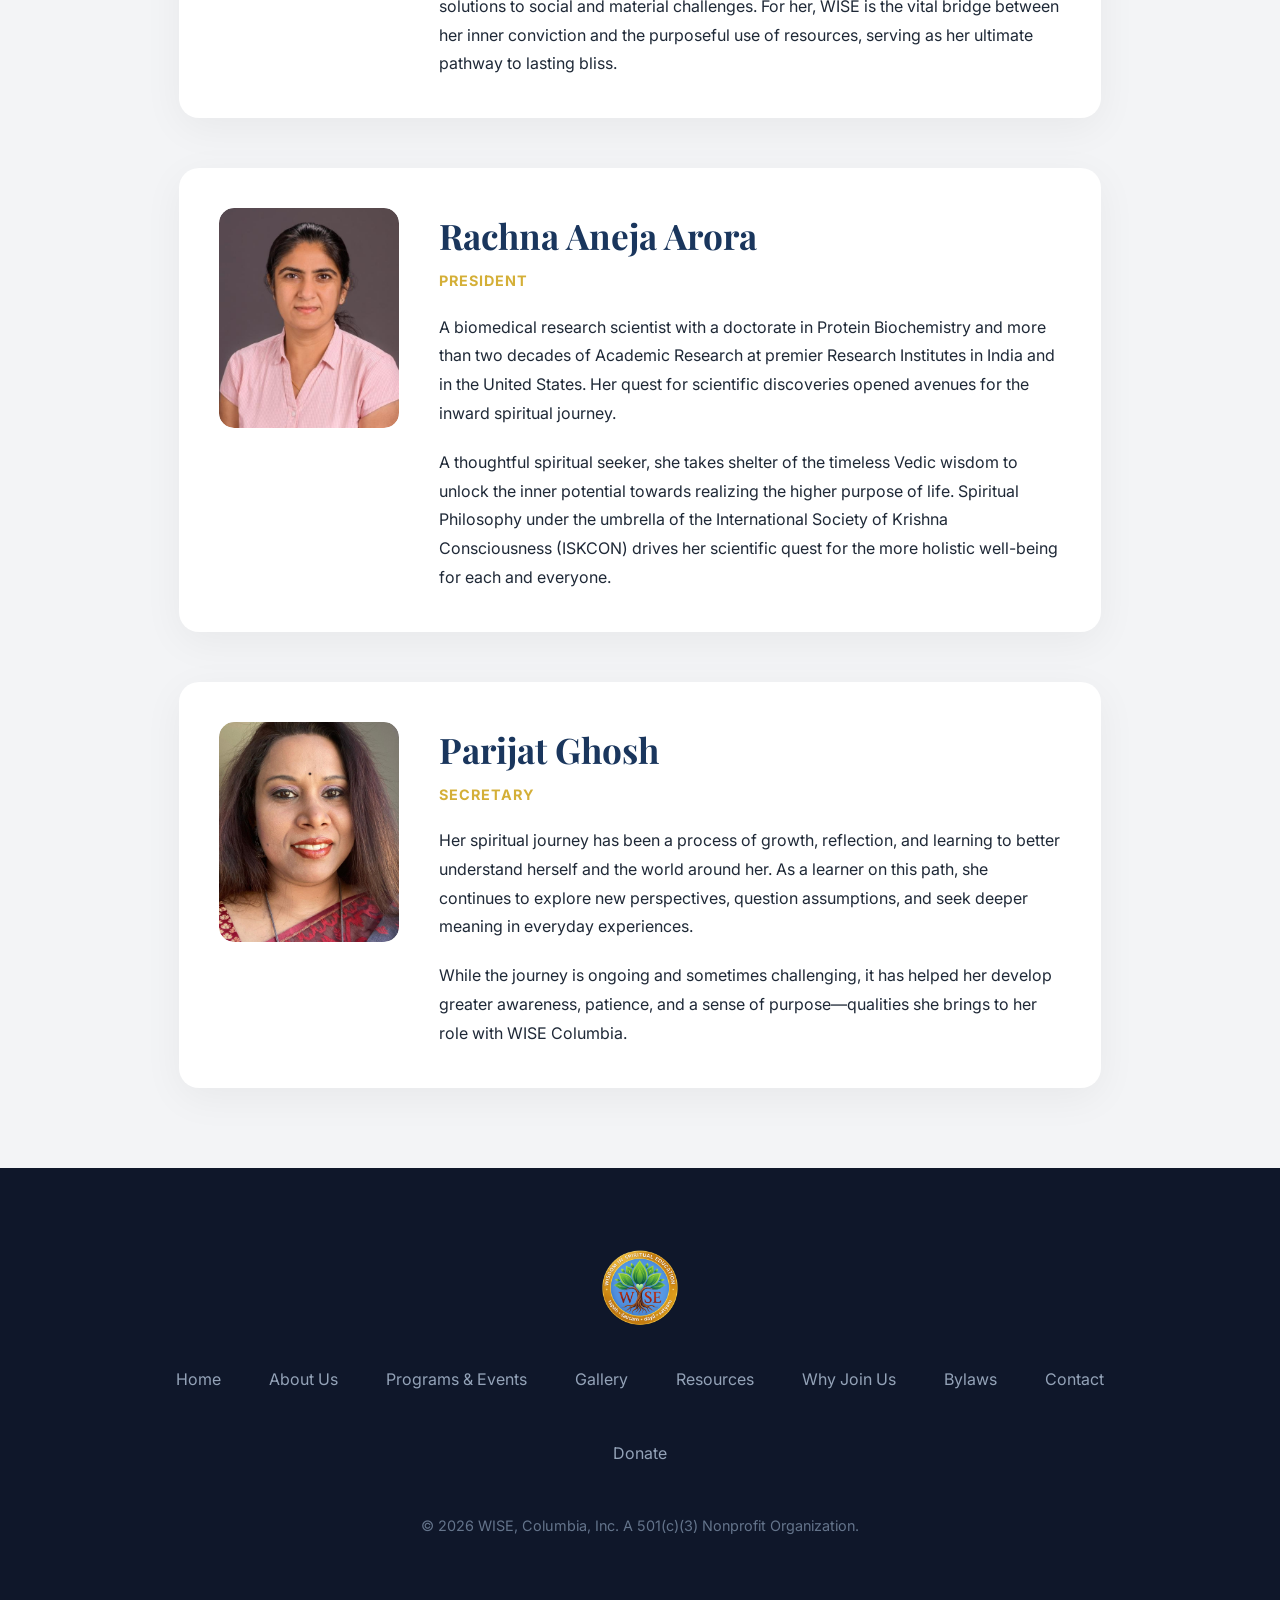
==== commit c1687ee9: "Update gallery photos, terminology, and content edits" ====
--- a/about-us.html
+++ b/about-us.html
@@ -90,15 +90,7 @@
                         <p style="line-height: 1.8; margin-bottom: 15px;">He connected with ISKCON in Melbourne,
                             Australia in 1994 and returned to India in 2003 to provide his children greater exposure to
                             Indian culture and family values. He has been serving at ISKCON NOIDA since 2003.</p>
-                        <div
-                            style="background: var(--bg-muted); padding: 15px 20px; border-radius: 10px; font-size: 0.9rem;">
-                            <p><strong>Roles at ISKCON:</strong></p>
-                            <ul style="list-style: none; margin-top: 5px;">
-                                <li>• Director, Bhaktivedanta Academy, ISKCON</li>
-                                <li>• Temple Secretary, ISKCON NOIDA</li>
-                                <li>• Regional Secretary Assistant (RSA), Uttarakhand</li>
-                            </ul>
-                        </div>
+
                     </div>
                 </div>
 
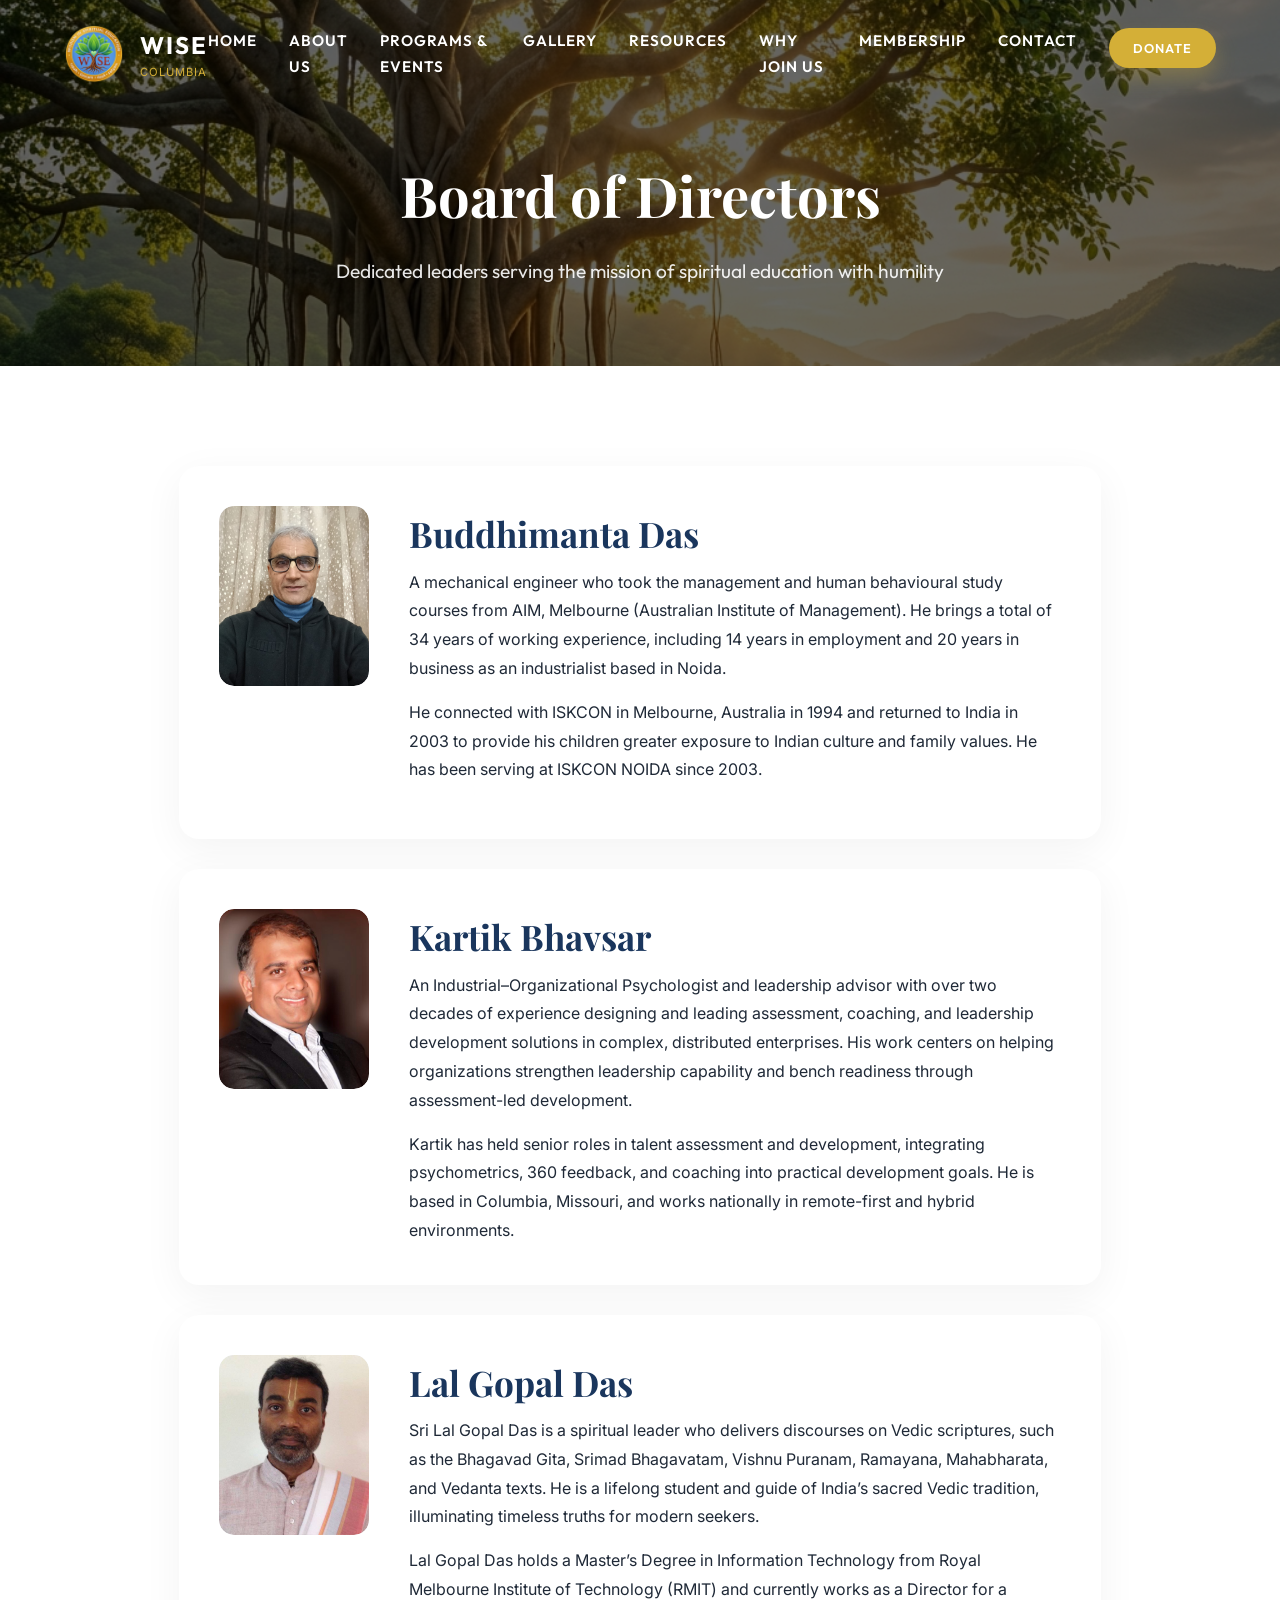
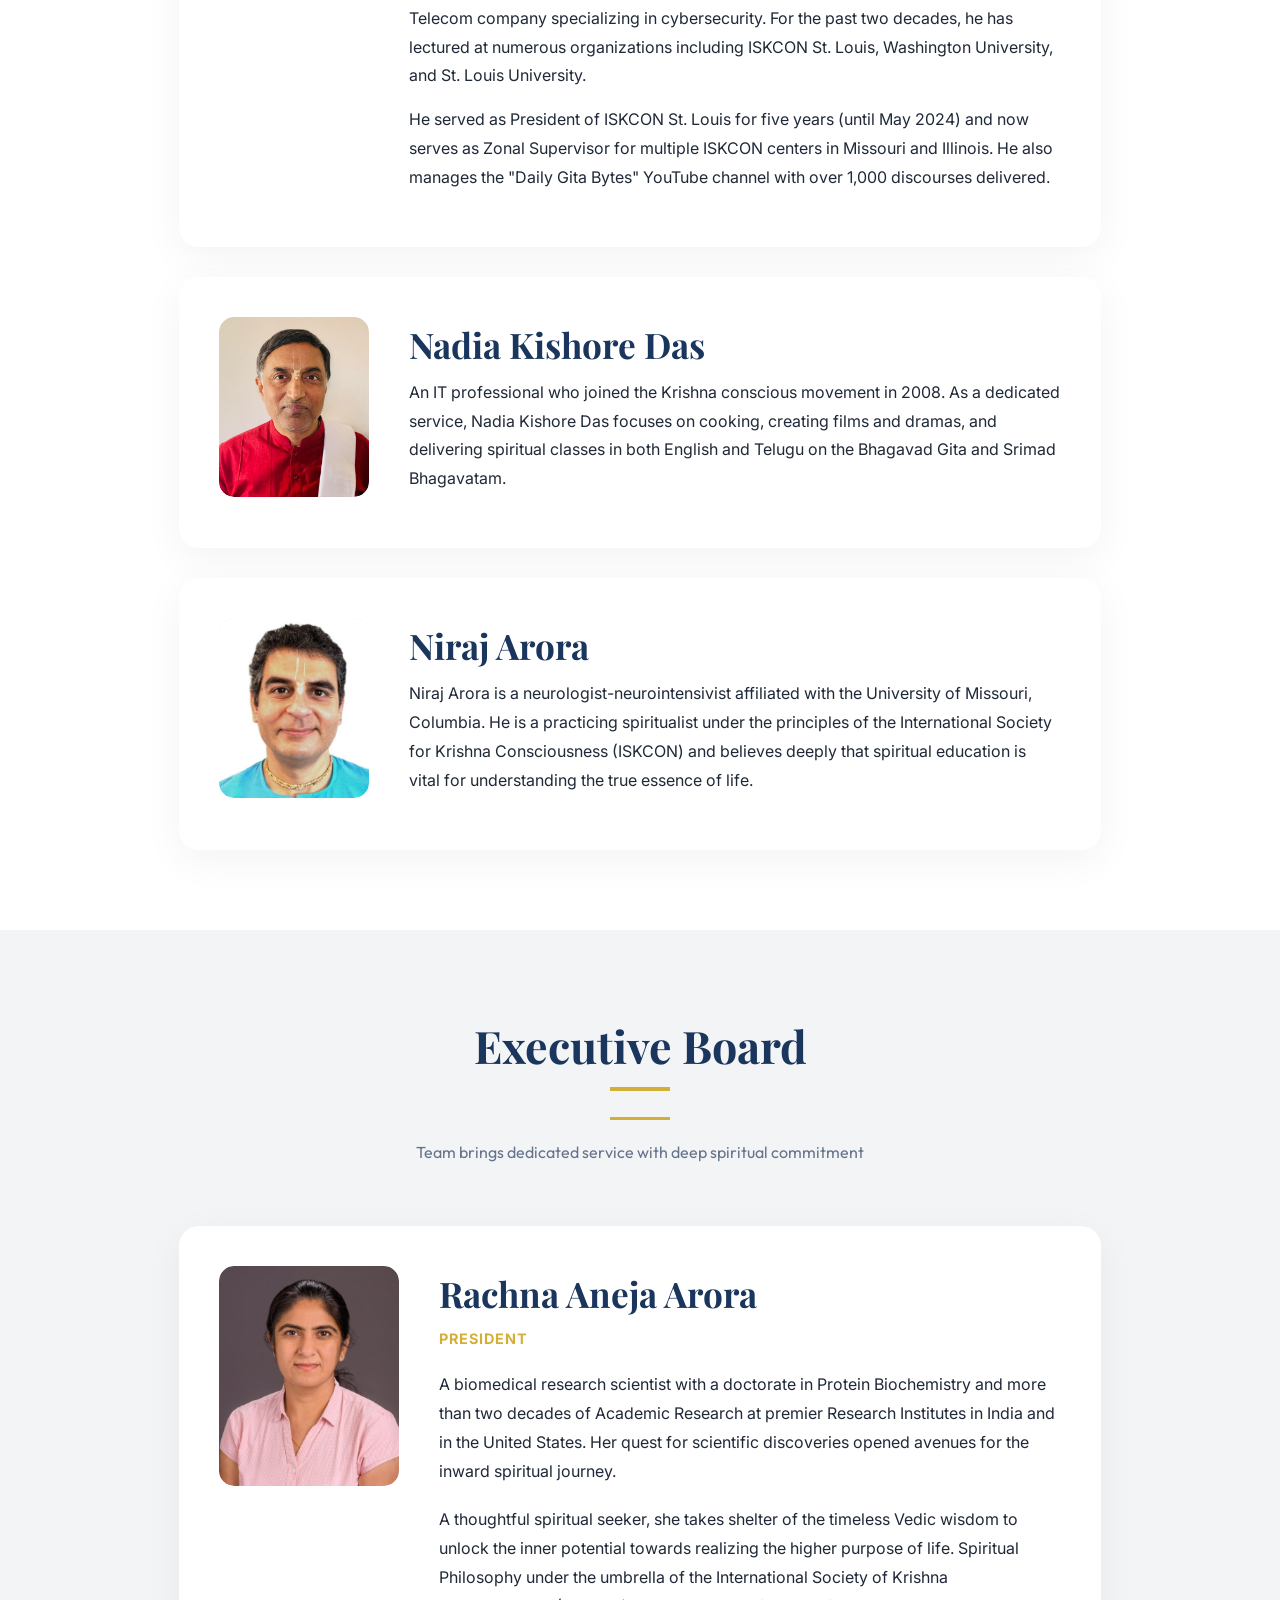
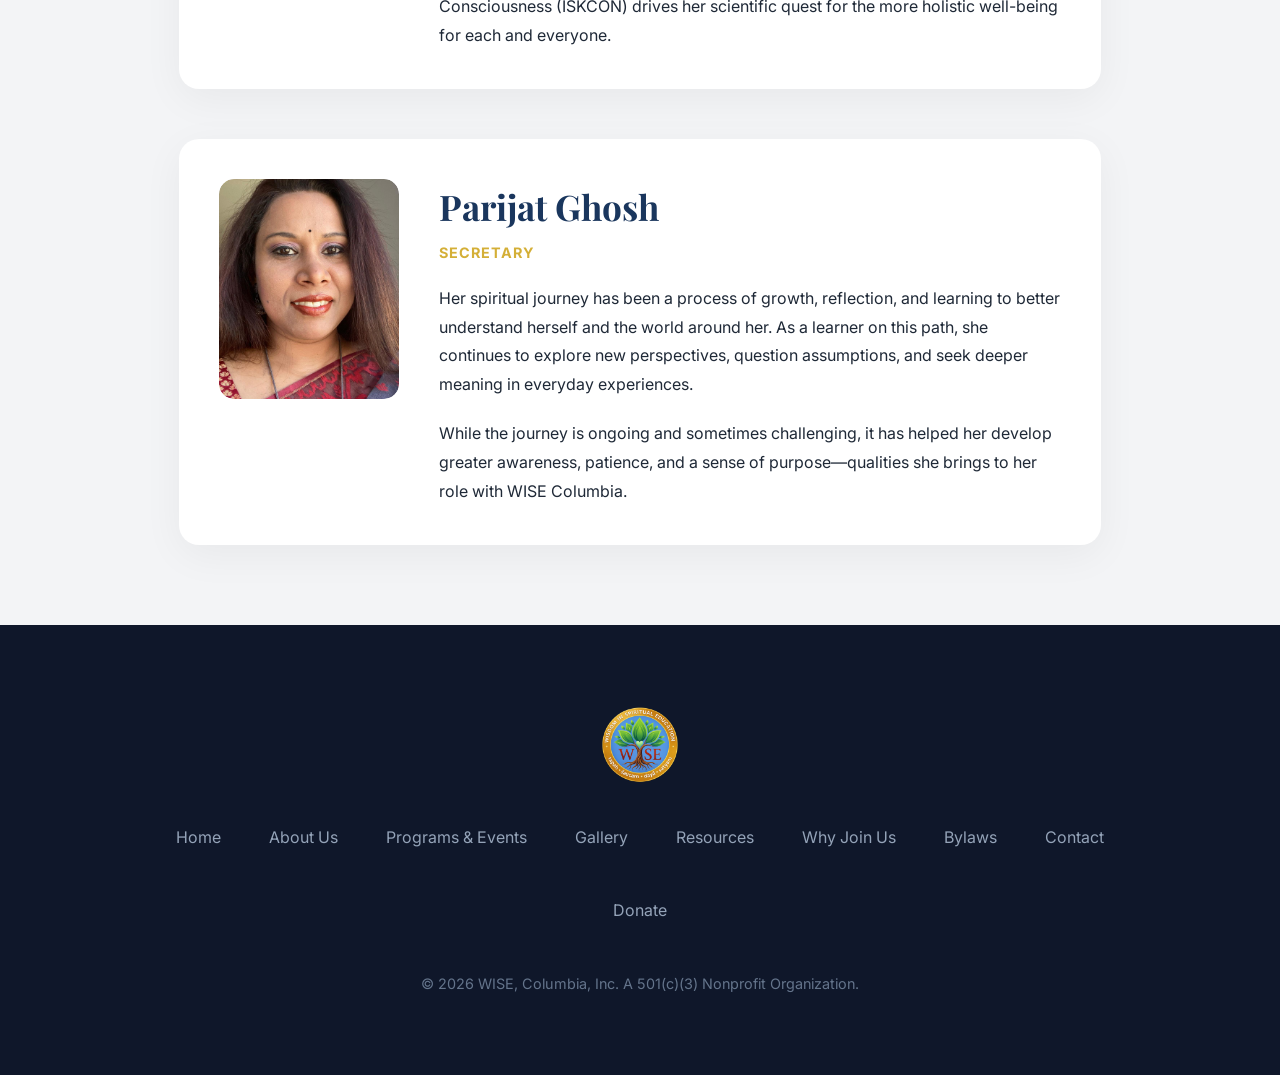
==== commit 878f88f0: "feat: update R.I.S.E. club flyers and schedules, remove Treasurer from Executive Board" ====
--- a/about-us.html
+++ b/about-us.html
@@ -2,6 +2,14 @@
 <html lang="en">
 
 <head>
+    <!-- Google tag (gtag.js) - Google Analytics 4 -->
+    <script async src="https://www.googletagmanager.com/gtag/js?id=G-Z7D8WMM2XR"></script>
+    <script>
+      window.dataLayer = window.dataLayer || [];
+      function gtag(){dataLayer.push(arguments);}
+      gtag('js', new Date());
+      gtag('config', 'G-Z7D8WMM2XR');
+    </script>
     <meta charset="UTF-8">
     <meta name="viewport" content="width=device-width, initial-scale=1.0">
     <title>Board & Leadership | WISE</title>
@@ -200,35 +208,7 @@
             </div>
 
             <div style="display: flex; flex-direction: column; gap: 50px; margin-top: 60px;">
-                <!-- Executive 1: Garima Srivastava -->
-                <div class="reveal member-card-layout"
-                    style="background: white;  border-radius: 20px; box-shadow: 0 10px 40px rgba(0,0,0,0.05);">
-                    <div class="member-avatar"
-                        style="width: 180px; height: 220px; flex-shrink: 0; background: var(--bg-muted); overflow: hidden;">
-                        <img src="assets/images/members/Garima.jpeg" alt="Garima Srivastava" class="member-photo">
-                    </div>
-                    <div style="flex: 1;">
-                        <h3 class="font-heading"
-                            style="font-size: 2.2rem; color: var(--secondary); margin-bottom: 5px;">Garima Srivastava
-                        </h3>
-                        <p
-                            style="color: var(--primary); font-weight: 700; text-transform: uppercase; letter-spacing: 1px; font-size: 0.9rem; margin-bottom: 20px;">
-                            Treasurer</p>
-
-                        <p style="line-height: 1.8; margin-bottom: 20px;">Garima Srivastava is a PhD in Rural Sociology
-                            at the University of Missouri, with an interdisciplinary background spanning Environmental
-                            Planning and Architecture. Her research focuses on the intersection of agriculture,
-                            sustainability, and social equity.</p>
-                        <p style="line-height: 1.8;">Guided by a deep spiritual path and devotion to her Aradhya, she
-                            champions a life of minimalism and sustainability. She views faith not as a retreat, but as
-                            a practical methodology—using spiritual principles to drive collective, action-oriented
-                            solutions to social and material challenges. For her, WISE is the vital bridge between her
-                            inner conviction and the purposeful use of resources, serving as her ultimate pathway to
-                            lasting bliss.</p>
-                    </div>
-                </div>
-
-                <!-- Executive 2: Rachna Aneja Arora -->
+                <!-- Executive 1: Rachna Aneja Arora -->
                 <div class="reveal member-card-layout"
                     style="background: white;  border-radius: 20px; box-shadow: 0 10px 40px rgba(0,0,0,0.05);">
                     <div class="member-avatar"
@@ -255,7 +235,7 @@
                     </div>
                 </div>
 
-                <!-- Executive 3: Parijat Ghosh -->
+                <!-- Executive 2: Parijat Ghosh -->
                 <div class="reveal member-card-layout"
                     style="background: white;  border-radius: 20px; box-shadow: 0 10px 40px rgba(0,0,0,0.05);">
                     <div class="member-avatar"
@@ -279,6 +259,7 @@
                     </div>
                 </div>
             </div>
+        </div>
     </section>
 
     <footer>
--- a/assets/css/style.css
+++ b/assets/css/style.css
@@ -586,6 +586,22 @@
     flex-wrap: wrap;
 }
 
+div.event-card-layout > div.event-image-container {
+    flex: 0 0 300px;
+    display: flex;
+    justify-content: center;
+    align-items: center;
+    overflow: hidden;
+    padding: 0 !important;
+}
+
+div.event-card-layout .event-image {
+    width: 100%;
+    height: 100%;
+    object-fit: contain;
+    display: block;
+}
+
 /* Scripture cards grid */
 .scripture-grid {
     display: grid;
@@ -800,6 +816,23 @@
     .event-card-layout>div:not(:first-child) {
         min-width: unset !important;
         padding: 25px !important;
+    }
+
+    div.event-card-layout > div.event-image-container {
+        flex: none !important;
+        width: 100% !important;
+        height: auto !important;
+        aspect-ratio: auto !important;
+        padding: 0 !important;
+        max-height: 600px;
+        justify-content: center;
+    }
+
+    div.event-card-layout .event-image {
+        width: 100% !important;
+        height: auto !important;
+        max-height: 600px;
+        object-fit: contain;
     }
 
     .event-card-layout h3,
@@ -1157,3 +1190,759 @@
     .lightbox-prev { left: 10px; }
     .lightbox-next { right: 10px; }
 }
+
+/* --- Gallery Filter Tabs --- */
+.gallery-tabs-container {
+    display: flex;
+    justify-content: center;
+    margin-bottom: 50px;
+    margin-top: -10px;
+}
+
+.gallery-tabs {
+    display: flex;
+    background: var(--bg-muted);
+    padding: 6px;
+    border-radius: 50px;
+    box-shadow: 0 4px 15px rgba(0, 0, 0, 0.03);
+    border: 1px solid rgba(0, 0, 0, 0.05);
+}
+
+.gallery-tab-btn {
+    border: none;
+    background: transparent;
+    padding: 12px 35px;
+    font-size: 1rem;
+    font-weight: 600;
+    font-family: 'Outfit', sans-serif;
+    color: #64748B;
+    border-radius: 50px;
+    cursor: pointer;
+    transition: var(--transition);
+}
+
+.gallery-tab-btn:hover {
+    color: var(--secondary);
+}
+
+.gallery-tab-btn.active {
+    background: white;
+    color: var(--secondary);
+    box-shadow: 0 4px 15px rgba(0, 0, 0, 0.05);
+}
+
+/* --- Video Grid and Cards --- */
+.video-grid {
+    display: grid;
+    grid-template-columns: repeat(auto-fill, minmax(350px, 1fr));
+    gap: 30px;
+    padding: 20px 0;
+}
+
+.video-card {
+    background: white;
+    border-radius: 20px;
+    overflow: hidden;
+    box-shadow: 0 10px 30px rgba(0, 0, 0, 0.05);
+    transition: var(--transition);
+    border: 1px solid rgba(0, 0, 0, 0.03);
+}
+
+.video-card:hover {
+    transform: translateY(-5px);
+    box-shadow: 0 15px 35px rgba(0, 0, 0, 0.1);
+}
+
+.video-thumbnail-container {
+    position: relative;
+    width: 100%;
+    padding-top: 56.25%; /* 16:9 Aspect Ratio */
+    background: #000;
+    cursor: pointer;
+}
+
+.video-thumbnail-container img {
+    position: absolute;
+    top: 0;
+    left: 0;
+    width: 100%;
+    height: 100%;
+    object-fit: cover;
+    transition: var(--transition);
+}
+
+.video-card:hover .video-thumbnail-container img {
+    opacity: 0.85;
+}
+
+/* Play Button Overlay */
+.video-play-btn {
+    position: absolute;
+    top: 50%;
+    left: 50%;
+    transform: translate(-50%, -50%);
+    width: 70px;
+    height: 70px;
+    background: var(--primary);
+    border-radius: 50%;
+    display: flex;
+    align-items: center;
+    justify-content: center;
+    color: white;
+    font-size: 1.8rem;
+    box-shadow: 0 6px 20px rgba(214, 175, 55, 0.4);
+    transition: var(--transition);
+    z-index: 2;
+}
+
+.video-play-btn i {
+    margin-left: 5px; /* Visual centering of play icon */
+}
+
+.video-card:hover .video-play-btn {
+    transform: translate(-50%, -50%) scale(1.1);
+    background: var(--primary-dark);
+}
+
+.video-thumbnail-container iframe {
+    position: absolute;
+    top: 0;
+    left: 0;
+    width: 100%;
+    height: 100%;
+    border: none;
+}
+
+.video-thumbnail-container.playing img,
+.video-thumbnail-container.playing .video-play-btn {
+    display: none;
+}
+
+.video-info {
+    padding: 25px;
+}
+
+.video-info h3 {
+    font-family: 'Outfit', sans-serif;
+    color: var(--secondary);
+    font-size: 1.4rem;
+    margin-bottom: 10px;
+}
+
+.video-info p {
+    color: #64748B;
+    font-size: 0.95rem;
+    line-height: 1.6;
+}
+
+@media (max-width: 480px) {
+    .video-grid {
+        grid-template-columns: 1fr;
+    }
+    .gallery-tab-btn {
+        padding: 10px 20px;
+        font-size: 0.9rem;
+    }
+}
+
+/* ============================================
+   NEWSLETTER ARCHIVE (Resources Page)
+   ============================================ */
+
+#newsletters {
+    background: var(--bg-muted);
+    padding-top: 60px;
+}
+
+.newsletter-grid {
+    display: grid;
+    grid-template-columns: repeat(auto-fill, minmax(320px, 1fr));
+    gap: 28px;
+    margin-top: 10px;
+}
+
+.newsletter-card {
+    background: white;
+    border-radius: 16px;
+    padding: 28px;
+    border-left: 4px solid var(--primary);
+    transition: var(--transition);
+    display: flex;
+    flex-direction: column;
+    gap: 10px;
+    text-decoration: none;
+    color: inherit;
+}
+
+.newsletter-card:hover {
+    transform: translateY(-6px);
+    box-shadow: 0 20px 40px rgba(0, 0, 0, 0.08);
+}
+
+.newsletter-card-tag {
+    display: inline-block;
+    padding: 4px 12px;
+    background: rgba(212, 175, 55, 0.15);
+    color: var(--primary-dark);
+    border-radius: 20px;
+    font-size: 0.75rem;
+    font-weight: 600;
+    font-family: 'Outfit', sans-serif;
+    text-transform: uppercase;
+    letter-spacing: 1px;
+    width: fit-content;
+}
+
+.newsletter-card-title {
+    font-size: 1.25rem;
+    color: var(--secondary);
+    line-height: 1.4;
+    margin: 0;
+}
+
+.newsletter-card-date {
+    font-size: 0.85rem;
+    color: #64748B;
+    font-family: 'Outfit', sans-serif;
+    margin: 0;
+}
+
+.newsletter-card-summary {
+    font-size: 0.95rem;
+    color: #475569;
+    line-height: 1.6;
+    flex-grow: 1;
+    margin: 0;
+    display: -webkit-box;
+    -webkit-line-clamp: 3;
+    -webkit-box-orient: vertical;
+    overflow: hidden;
+}
+
+.newsletter-card-link {
+    color: var(--primary);
+    font-weight: 600;
+    font-size: 0.9rem;
+    font-family: 'Outfit', sans-serif;
+    display: flex;
+    align-items: center;
+    gap: 6px;
+    transition: var(--transition);
+    margin-top: 4px;
+}
+
+.newsletter-card:hover .newsletter-card-link {
+    gap: 12px;
+}
+
+.newsletter-loading,
+.newsletter-empty {
+    text-align: center;
+    padding: 60px 20px;
+    color: #94A3B8;
+    font-family: 'Outfit', sans-serif;
+    grid-column: 1 / -1;
+    display: flex;
+    flex-direction: column;
+    align-items: center;
+    gap: 16px;
+}
+
+/* ============================================
+   NEWSLETTER DETAIL PAGE
+   ============================================ */
+
+.nl-page-header {
+    background: linear-gradient(rgba(15, 23, 42, 0.88), rgba(15, 23, 42, 0.88)), url('assets/images/hero.png');
+    background-size: cover;
+    background-position: center;
+    padding: 160px 10% 70px;
+    color: white;
+    display: flex;
+    align-items: flex-end;
+}
+
+.nl-page-header .container {
+    width: 100%;
+}
+
+.nl-breadcrumb {
+    margin-bottom: 1.2rem;
+}
+
+.nl-breadcrumb-link {
+    color: rgba(255, 255, 255, 0.65);
+    text-decoration: none;
+    font-family: 'Outfit', sans-serif;
+    font-size: 0.9rem;
+    transition: var(--transition);
+    display: inline-flex;
+    align-items: center;
+    gap: 8px;
+}
+
+.nl-breadcrumb-link:hover {
+    color: var(--primary);
+}
+
+.nl-header-meta {
+    display: flex;
+    align-items: center;
+    gap: 14px;
+    flex-wrap: wrap;
+    margin-top: 1.2rem;
+}
+
+.nl-date-text {
+    color: rgba(255, 255, 255, 0.8);
+    font-size: 0.95rem;
+}
+
+.nl-badge {
+    display: inline-block;
+    padding: 4px 14px;
+    background: rgba(212, 175, 55, 0.2);
+    color: var(--primary);
+    border: 1px solid rgba(212, 175, 55, 0.5);
+    border-radius: 20px;
+    font-size: 0.78rem;
+    font-weight: 600;
+    font-family: 'Outfit', sans-serif;
+    text-transform: uppercase;
+    letter-spacing: 1px;
+}
+
+/* Content area */
+#newsletter-content {
+    padding: 80px 10%;
+}
+
+.newsletter-content-grid {
+    display: grid;
+    grid-template-columns: 1fr 390px;
+    gap: 60px;
+    align-items: start;
+}
+
+/* Body text (rendered markdown) */
+.newsletter-body {
+    line-height: 1.85;
+    font-size: 1.05rem;
+    color: var(--text-dark);
+}
+
+.newsletter-body > p:first-child::first-letter {
+    font-size: 3.8rem;
+    font-family: 'Playfair Display', serif;
+    color: var(--primary);
+    float: left;
+    line-height: 0.82;
+    margin-right: 8px;
+    margin-top: 8px;
+}
+
+.newsletter-body p {
+    margin-bottom: 1.5rem;
+}
+
+.newsletter-body h2 {
+    font-size: 1.8rem;
+    color: var(--secondary);
+    margin: 2.5rem 0 1rem;
+    clear: both;
+}
+
+.newsletter-body h3 {
+    font-size: 1.4rem;
+    color: var(--secondary);
+    margin: 2rem 0 0.8rem;
+    clear: both;
+}
+
+.newsletter-body ul,
+.newsletter-body ol {
+    padding-left: 1.5rem;
+    margin-bottom: 1.5rem;
+}
+
+.newsletter-body li {
+    margin-bottom: 0.5rem;
+}
+
+.newsletter-body a {
+    color: var(--primary);
+    text-decoration: underline;
+}
+
+.newsletter-body strong {
+    color: var(--secondary);
+}
+
+.newsletter-body blockquote {
+    border-left: 4px solid var(--primary);
+    padding: 1rem 1.5rem;
+    margin: 1.5rem 0;
+    font-style: italic;
+    color: #64748B;
+    background: var(--bg-muted);
+    border-radius: 0 8px 8px 0;
+    clear: both;
+}
+
+/* Sticky carousel (right column) */
+.newsletter-carousel-wrapper {
+    position: sticky;
+    top: 100px;
+}
+
+.newsletter-carousel {
+    background: white;
+    border-radius: 20px;
+    border: 2px solid var(--primary);
+    box-shadow: 0 12px 40px rgba(212, 175, 55, 0.12);
+    overflow: hidden;
+}
+
+.carousel-header {
+    padding: 14px 20px;
+    background: var(--secondary);
+    display: flex;
+    align-items: center;
+    justify-content: space-between;
+}
+
+.carousel-header-title {
+    font-family: 'Outfit', sans-serif;
+    font-size: 0.85rem;
+    font-weight: 600;
+    color: rgba(255, 255, 255, 0.9);
+    text-transform: uppercase;
+    letter-spacing: 1px;
+}
+
+.carousel-counter {
+    font-family: 'Outfit', sans-serif;
+    font-size: 0.85rem;
+    color: var(--primary);
+    font-weight: 700;
+}
+
+.carousel-image-container {
+    width: 100%;
+    aspect-ratio: 4 / 3;
+    overflow: hidden;
+    position: relative;
+    background: var(--bg-muted);
+}
+
+.carousel-image-container img {
+    width: 100%;
+    height: 100%;
+    object-fit: cover;
+    transition: opacity 0.3s ease;
+    display: block;
+}
+
+.carousel-empty {
+    position: absolute;
+    inset: 0;
+    display: flex;
+    flex-direction: column;
+    align-items: center;
+    justify-content: center;
+    gap: 12px;
+    color: #94A3B8;
+    font-family: 'Outfit', sans-serif;
+    font-size: 0.9rem;
+}
+
+.carousel-empty i {
+    font-size: 2.5rem;
+    color: #CBD5E1;
+}
+
+.carousel-caption {
+    display: none !important;
+    padding: 12px 20px;
+    font-size: 0.85rem;
+    color: #64748B;
+    font-style: italic;
+    text-align: center;
+    min-height: 46px;
+    border-top: 1px solid var(--bg-muted);
+    display: flex;
+    align-items: center;
+    justify-content: center;
+}
+
+.carousel-controls {
+    display: flex;
+    border-top: 1px solid var(--bg-muted);
+}
+
+.carousel-btn {
+    flex: 1;
+    padding: 14px;
+    background: white;
+    border: none;
+    font-family: 'Outfit', sans-serif;
+    font-weight: 600;
+    font-size: 0.9rem;
+    color: var(--secondary);
+    cursor: pointer;
+    transition: var(--transition);
+    display: flex;
+    align-items: center;
+    justify-content: center;
+    gap: 8px;
+}
+
+.carousel-btn:first-child {
+    border-right: 1px solid var(--bg-muted);
+}
+
+.carousel-btn:hover:not(:disabled) {
+    background: var(--primary);
+    color: white;
+}
+
+.carousel-btn:disabled {
+    opacity: 0.35;
+    cursor: not-allowed;
+}
+
+/* Loading / Error states */
+.nl-loading-state {
+    text-align: center;
+    padding: 100px 20px;
+    color: #64748B;
+    font-family: 'Outfit', sans-serif;
+    display: flex;
+    flex-direction: column;
+    align-items: center;
+    gap: 16px;
+}
+
+.nl-error-state {
+    text-align: center;
+    padding: 100px 20px;
+    color: #64748B;
+    font-family: 'Outfit', sans-serif;
+    flex-direction: column;
+    align-items: center;
+    gap: 16px;
+}
+
+.nl-spinner {
+    width: 44px;
+    height: 44px;
+    border: 4px solid rgba(212, 175, 55, 0.2);
+    border-top-color: var(--primary);
+    border-radius: 50%;
+    animation: spin 0.8s linear infinite;
+    flex-shrink: 0;
+}
+
+@keyframes spin {
+    to { transform: rotate(360deg); }
+}
+
+.nl-back-link {
+    display: inline-flex;
+    align-items: center;
+    gap: 8px;
+    color: var(--primary);
+    text-decoration: none;
+    font-family: 'Outfit', sans-serif;
+    font-weight: 600;
+    font-size: 0.95rem;
+    transition: var(--transition);
+}
+
+.nl-back-link:hover {
+    gap: 14px;
+    color: var(--primary-dark);
+}
+
+/* ============================================
+   GALLERY CATEGORY FILTERS
+   ============================================ */
+
+.gallery-category-filter {
+    display: flex;
+    gap: 10px;
+    flex-wrap: wrap;
+    margin-top: 24px;
+    padding-top: 20px;
+    border-top: 1px solid var(--bg-muted);
+}
+
+.gallery-cat-btn {
+    padding: 8px 20px;
+    border: 2px solid var(--bg-muted);
+    background: white;
+    border-radius: 30px;
+    font-family: 'Outfit', sans-serif;
+    font-size: 0.85rem;
+    font-weight: 600;
+    color: #64748B;
+    cursor: pointer;
+    transition: var(--transition);
+    text-transform: capitalize;
+}
+
+.gallery-cat-btn:hover {
+    border-color: var(--primary);
+    color: var(--primary);
+}
+
+.gallery-cat-btn.active {
+    background: var(--primary);
+    border-color: var(--primary);
+    color: white;
+}
+
+.gallery-item.hidden {
+    display: none !important;
+}
+
+/* ============================================
+   NEWSLETTER + GALLERY RESPONSIVE
+   ============================================ */
+
+@media (max-width: 960px) {
+    .newsletter-content-grid {
+        grid-template-columns: 1fr;
+        gap: 40px;
+    }
+    .newsletter-carousel-wrapper {
+        position: static;
+        width: 100%;
+        order: -1;  /* carousel moves ABOVE text on mobile */
+    }
+}
+
+@media (max-width: 768px) {
+    .newsletter-grid {
+        grid-template-columns: 1fr;
+    }
+    .nl-page-header {
+        padding: 140px 5% 50px;
+    }
+    #newsletter-content {
+        padding: 60px 5%;
+    }
+    .newsletter-body > p:first-child::first-letter {
+        font-size: 2.8rem;
+    }
+    .gallery-category-filter {
+        gap: 8px;
+    }
+    .gallery-cat-btn {
+        padding: 7px 16px;
+        font-size: 0.8rem;
+    }
+}
+
+/* ============================================
+   NEWSLETTER LIGHTBOX
+   ============================================ */
+
+.nl-lightbox {
+    position: fixed;
+    inset: 0;
+    background: rgba(0, 0, 0, 0.95);
+    z-index: 9999;
+    display: none;
+    align-items: center;
+    justify-content: center;
+}
+
+.nl-lightbox.active {
+    display: flex;
+}
+
+.nl-lightbox-inner {
+    display: flex;
+    flex-direction: column;
+    align-items: center;
+    max-width: 90vw;
+    max-height: 90vh;
+}
+
+.nl-lightbox-inner img {
+    max-width: 90vw;
+    max-height: 80vh;
+    object-fit: contain;
+    border-radius: 8px;
+    transition: opacity 0.2s ease;
+}
+
+.nl-lightbox-caption {
+    color: rgba(255, 255, 255, 0.75);
+    font-size: 0.9rem;
+    margin-top: 14px;
+    text-align: center;
+    font-style: italic;
+    max-width: 600px;
+}
+
+.nl-lightbox-close,
+.nl-lightbox-prev,
+.nl-lightbox-next {
+    position: fixed;
+    width: 46px;
+    height: 46px;
+    background: rgba(255, 255, 255, 0.12);
+    border-radius: 50%;
+    display: flex;
+    align-items: center;
+    justify-content: center;
+    color: white;
+    font-size: 1.1rem;
+    cursor: pointer;
+    transition: background 0.2s ease;
+    z-index: 10000;
+}
+
+.nl-lightbox-close:hover,
+.nl-lightbox-prev:hover,
+.nl-lightbox-next:hover {
+    background: var(--primary);
+}
+
+.nl-lightbox-close {
+    top: 20px;
+    right: 20px;
+}
+
+.nl-lightbox-prev {
+    left: 20px;
+    top: 50%;
+    transform: translateY(-50%);
+}
+
+.nl-lightbox-next {
+    right: 20px;
+    top: 50%;
+    transform: translateY(-50%);
+}
+
+/* Zoom hint icon on carousel image hover */
+.carousel-zoom-hint {
+    position: absolute;
+    bottom: 12px;
+    right: 12px;
+    width: 36px;
+    height: 36px;
+    background: rgba(0, 0, 0, 0.55);
+    border-radius: 50%;
+    display: flex;
+    align-items: center;
+    justify-content: center;
+    color: white;
+    font-size: 0.9rem;
+    opacity: 0;
+    transition: opacity 0.2s ease;
+    pointer-events: none;
+}
